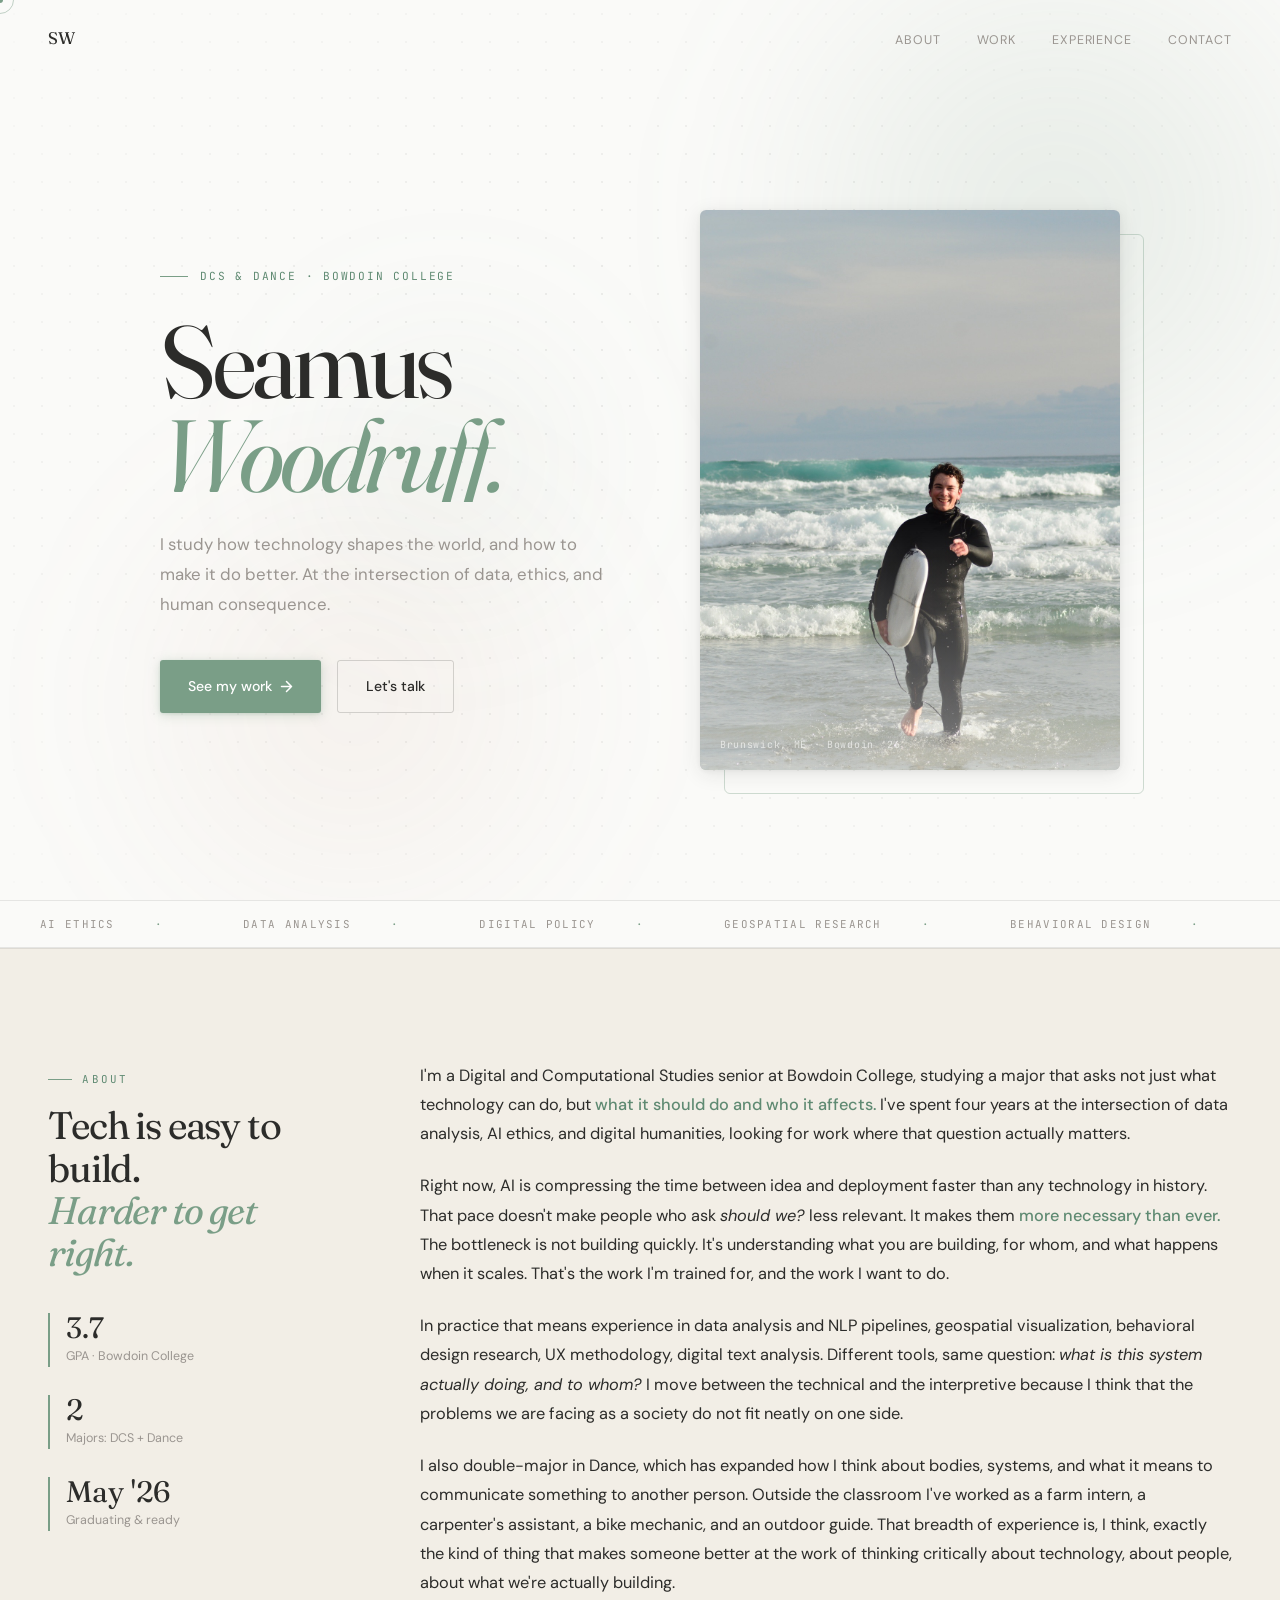
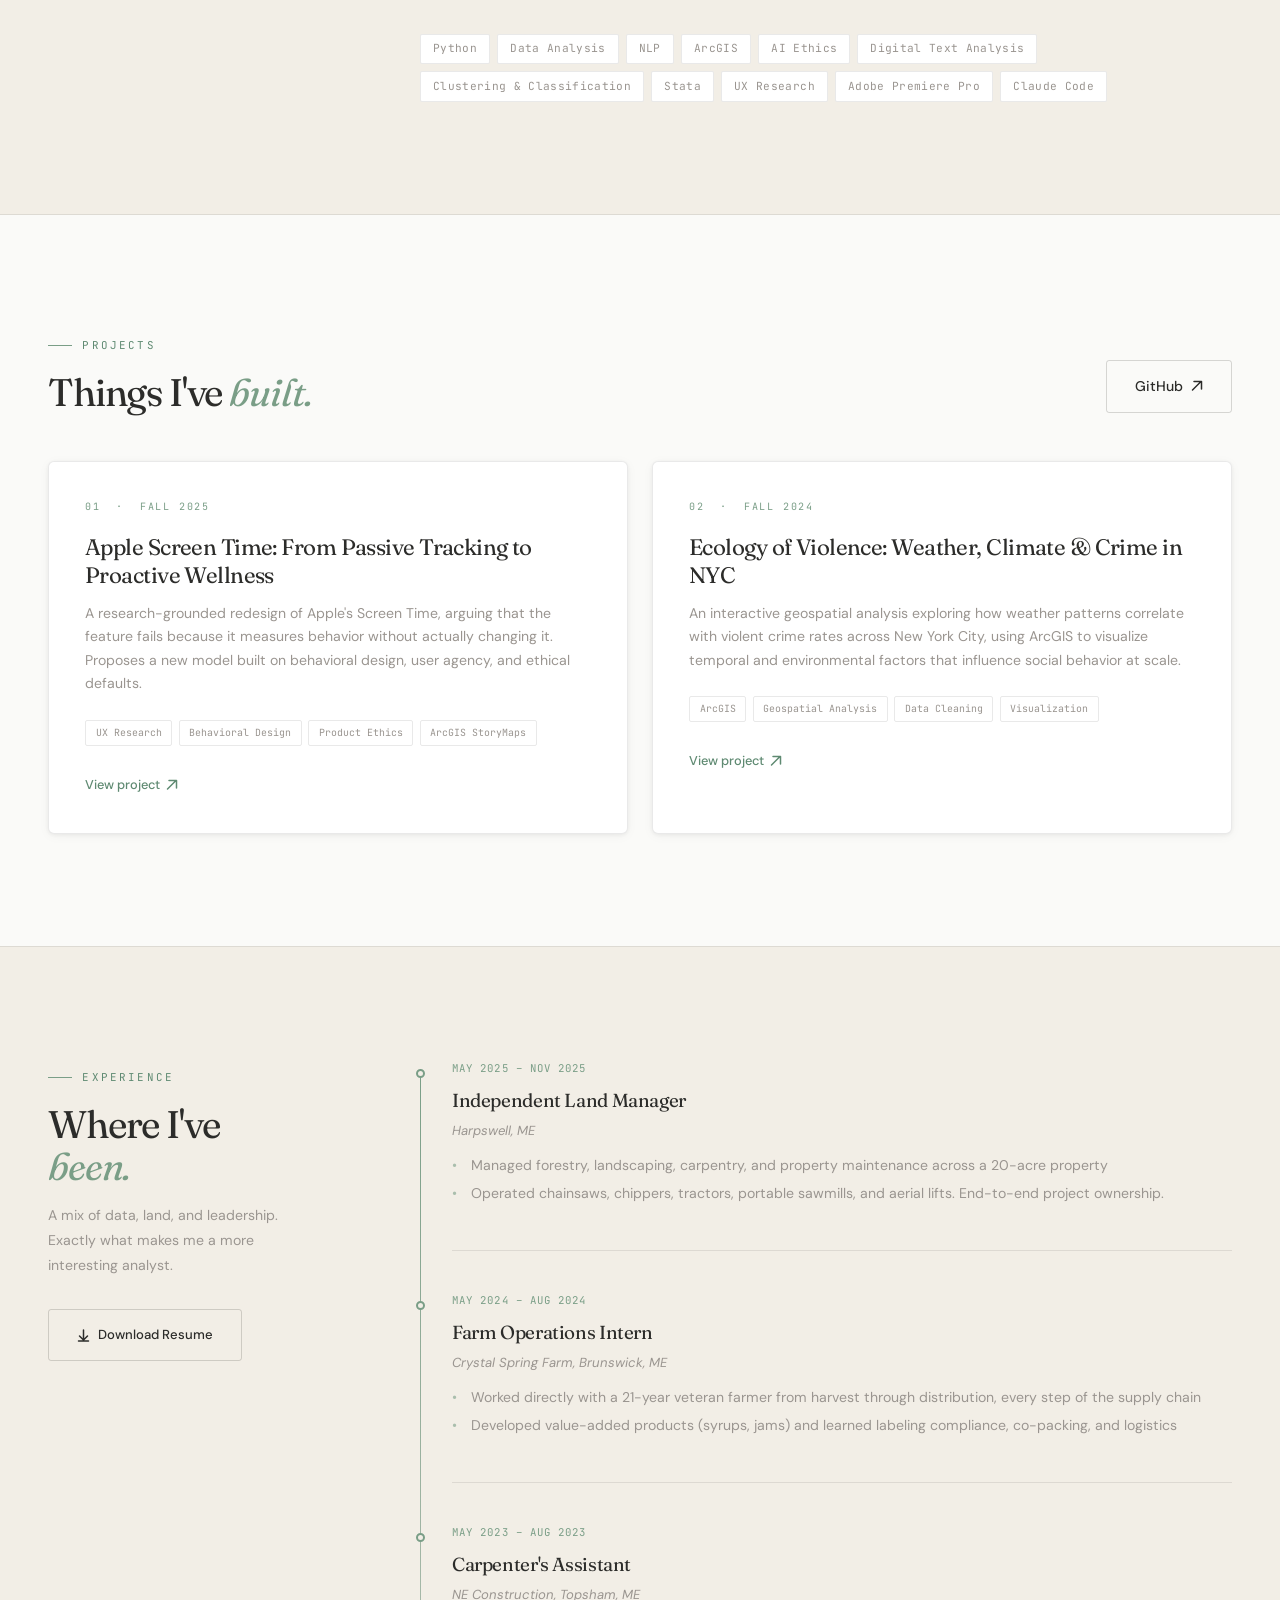
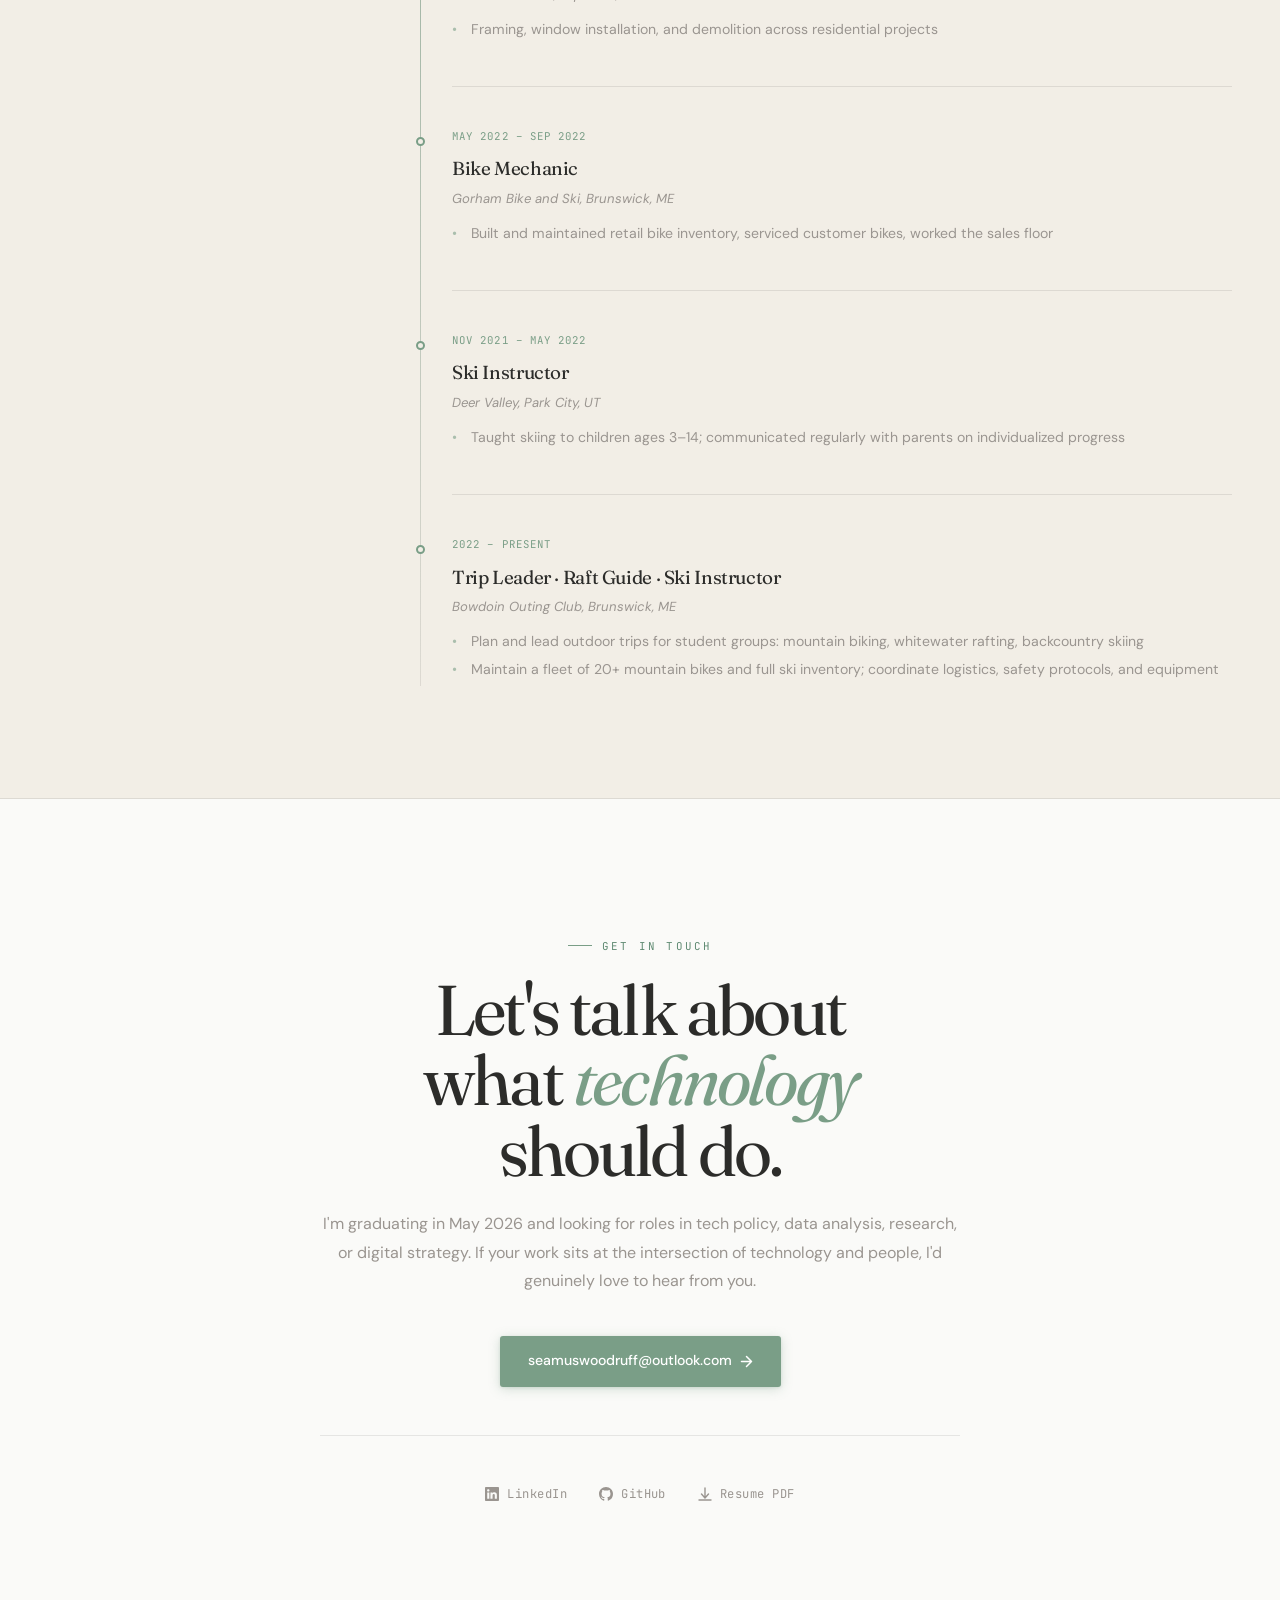
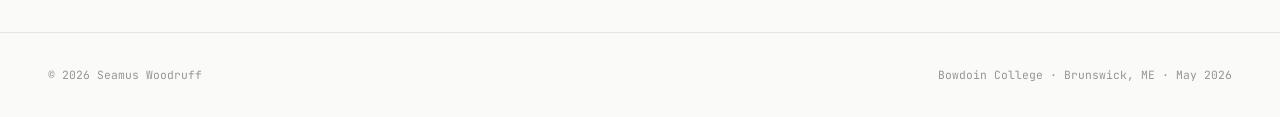
==== index.html @ 3ea72021 "Add files via upload" ====
<!DOCTYPE html>
<html lang="en">
<head>
  <meta charset="UTF-8">
  <meta name="viewport" content="width=device-width, initial-scale=1.0">
  <title>Seamus Woodruff</title>
  <meta name="description" content="Seamus Woodruff, Digital and Computational Studies senior at Bowdoin College. Tech is easy to build. Harder to get right.">
  <meta property="og:title" content="Seamus Woodruff">
  <meta property="og:description" content="Tech is easy to build. Harder to get right.">
  <meta property="og:type" content="website">

  <link rel="preconnect" href="https://fonts.googleapis.com">
  <link rel="preconnect" href="https://fonts.gstatic.com" crossorigin>
  <link href="https://fonts.googleapis.com/css2?family=Fraunces:ital,opsz,wght@0,9..144,300;0,9..144,400;0,9..144,500;1,9..144,300;1,9..144,400;1,9..144,500&family=DM+Sans:ital,opsz,wght@0,9..40,300;0,9..40,400;0,9..40,500;1,9..40,300;1,9..40,400&family=JetBrains+Mono:wght@400;500&display=swap" rel="stylesheet">

  <style>
    /* ─── Design tokens ─── */
    :root {
      --bg:          #FAFAF8;
      --bg-elevated: #F2EEE6;
      --bg-card:     #FFFFFF;
      --text:        #2C2C2A;
      --text-muted:  #9A9590;
      --accent:      #7A9E87;
      --accent-dark: #5F8A72;
      --accent-faint: rgba(122, 158, 135, 0.12);
      --clay:        #C4886A;
      --border:      rgba(44, 44, 42, 0.1);
      --border-mid:  rgba(44, 44, 42, 0.18);
      --shadow-sm:   0 1px 4px rgba(44,44,42,0.07), 0 2px 12px rgba(44,44,42,0.04);
      --shadow-md:   0 4px 20px rgba(44,44,42,0.1), 0 1px 6px rgba(44,44,42,0.06);
      --shadow-lg:   0 16px 48px rgba(44,44,42,0.12), 0 4px 16px rgba(44,44,42,0.06);
    }

    *, *::before, *::after { box-sizing: border-box; margin: 0; padding: 0; }
    html { scroll-behavior: smooth; }

    body {
      background: var(--bg);
      color: var(--text);
      font-family: 'DM Sans', sans-serif;
      font-size: 16px;
      line-height: 1.7;
      -webkit-font-smoothing: antialiased;
      overflow-x: hidden;
      cursor: none;
    }

    /* ─── Custom cursor ─── */
    #cursor-dot {
      position: fixed;
      width: 6px; height: 6px;
      background: var(--accent);
      border-radius: 50%;
      pointer-events: none;
      z-index: 9999;
      transform: translate(-50%, -50%);
      transition: transform 0.08s ease, width 0.25s ease, height 0.25s ease, background 0.25s ease;
      will-change: left, top;
    }
    #cursor-ring {
      position: fixed;
      width: 28px; height: 28px;
      border: 1.5px solid rgba(122, 158, 135, 0.45);
      border-radius: 50%;
      pointer-events: none;
      z-index: 9998;
      transform: translate(-50%, -50%);
      transition: width 0.3s ease, height 0.3s ease, border-color 0.3s ease;
      will-change: left, top;
    }
    body:has(a:hover) #cursor-ring,
    body:has(button:hover) #cursor-ring { width: 44px; height: 44px; border-color: rgba(122,158,135,0.7); }
    body:has(a:hover) #cursor-dot,
    body:has(button:hover) #cursor-dot { width: 8px; height: 8px; }

    /* ─── Nav ─── */
    nav {
      position: fixed; top: 0; left: 0; right: 0;
      z-index: 500;
      padding: 1.5rem 3rem;
      display: flex;
      justify-content: space-between;
      align-items: center;
      transition: padding 0.3s ease, background 0.3s ease, box-shadow 0.3s ease;
    }
    nav.scrolled {
      padding: 1rem 3rem;
      background: rgba(250, 250, 248, 0.92);
      backdrop-filter: blur(12px);
      -webkit-backdrop-filter: blur(12px);
      box-shadow: 0 1px 0 var(--border);
    }
    .nav-logo {
      font-family: 'Fraunces', serif;
      font-size: 1.05rem;
      font-weight: 400;
      letter-spacing: -0.02em;
      color: var(--text);
      text-decoration: none;
    }
    nav ul { list-style: none; display: flex; gap: 2.25rem; }
    nav a:not(.nav-logo) {
      font-size: 0.78rem;
      font-weight: 400;
      color: var(--text-muted);
      text-decoration: none;
      letter-spacing: 0.07em;
      text-transform: uppercase;
      position: relative;
      transition: color 0.2s;
    }
    nav a:not(.nav-logo)::after {
      content: '';
      position: absolute;
      bottom: -2px; left: 0;
      width: 0; height: 1px;
      background: var(--accent);
      transition: width 0.25s ease;
    }
    nav a:not(.nav-logo):hover { color: var(--text); }
    nav a:not(.nav-logo):hover::after { width: 100%; }

    .nav-availability {
      display: flex;
      align-items: center;
      gap: 0.5rem;
      font-family: 'JetBrains Mono', monospace;
      font-size: 0.68rem;
      color: var(--accent-dark);
      letter-spacing: 0.06em;
    }
    .nav-availability::before {
      content: '';
      width: 6px; height: 6px;
      border-radius: 50%;
      background: var(--accent);
      animation: pulse 2.5s ease-in-out infinite;
    }
    @keyframes pulse {
      0%, 100% { opacity: 1; transform: scale(1); }
      50% { opacity: 0.5; transform: scale(0.8); }
    }

    /* ─── Buttons ─── */
    .btn {
      display: inline-flex;
      align-items: center;
      gap: 0.5rem;
      padding: 0.85rem 1.75rem;
      border-radius: 3px;
      font-family: 'DM Sans', sans-serif;
      font-size: 0.88rem;
      font-weight: 500;
      text-decoration: none;
      cursor: none;
      border: none;
      transition: transform 0.25s cubic-bezier(0.34, 1.56, 0.64, 1),
                  box-shadow 0.25s ease,
                  background 0.2s ease,
                  color 0.2s ease;
      position: relative;
      overflow: hidden;
    }
    .btn:active { transform: scale(0.97) !important; }

    .btn-primary {
      background: var(--accent);
      color: #fff;
      box-shadow: 0 2px 12px rgba(122,158,135,0.3), 0 1px 3px rgba(122,158,135,0.2);
    }
    .btn-primary:hover {
      background: var(--accent-dark);
      transform: translateY(-2px);
      box-shadow: 0 6px 24px rgba(122,158,135,0.35), 0 2px 8px rgba(122,158,135,0.2);
    }
    .btn-ghost {
      background: transparent;
      color: var(--text);
      border: 1px solid var(--border-mid);
    }
    .btn-ghost:hover {
      border-color: var(--accent);
      color: var(--accent-dark);
      transform: translateY(-2px);
    }

    /* ─── Section label ─── */
    .label {
      font-family: 'JetBrains Mono', monospace;
      font-size: 0.68rem;
      color: var(--accent-dark);
      letter-spacing: 0.2em;
      text-transform: uppercase;
      display: inline-flex;
      align-items: center;
      gap: 0.65rem;
      margin-bottom: 1rem;
    }
    .label::before {
      content: '';
      width: 1.5rem; height: 1px;
      background: var(--accent);
      flex-shrink: 0;
    }

    /* ─── Scroll reveal ─── */
    .reveal {
      opacity: 0;
      transform: translateY(22px);
      transition: opacity 0.7s cubic-bezier(0.16, 1, 0.3, 1),
                  transform 0.7s cubic-bezier(0.16, 1, 0.3, 1);
    }
    .reveal.visible { opacity: 1; transform: none; }
    .d1 { transition-delay: 0.08s; }
    .d2 { transition-delay: 0.18s; }
    .d3 { transition-delay: 0.28s; }
    .d4 { transition-delay: 0.4s; }

    /* ─────────────────────────────────────────
       HERO
    ───────────────────────────────────────── */
    .hero-wrap {
      position: relative;
      min-height: 100vh;
      display: flex;
      flex-direction: column;
      justify-content: center;
      overflow: hidden;
    }

    /* Organic animated background blobs */
    .hero-bg {
      position: absolute;
      inset: 0;
      pointer-events: none;
      z-index: 0;
    }
    .blob {
      position: absolute;
      border-radius: 50%;
      filter: blur(70px);
    }
    .blob-1 {
      width: 55vw; height: 55vw;
      background: radial-gradient(circle, rgba(122, 158, 135, 0.16) 0%, transparent 70%);
      top: -15%; right: -10%;
      animation: driftA 18s ease-in-out infinite;
    }
    .blob-2 {
      width: 45vw; height: 45vw;
      background: radial-gradient(circle, rgba(196, 136, 106, 0.09) 0%, transparent 70%);
      bottom: -10%; left: 5%;
      animation: driftB 22s ease-in-out infinite;
    }
    .blob-3 {
      width: 30vw; height: 30vw;
      background: radial-gradient(circle, rgba(122, 158, 135, 0.08) 0%, transparent 70%);
      top: 30%; left: 20%;
      animation: driftC 16s ease-in-out infinite;
    }
    @keyframes driftA {
      0%, 100% { transform: translate(0,0) scale(1); }
      35% { transform: translate(-50px, 40px) scale(1.08); }
      70% { transform: translate(30px, -30px) scale(0.94); }
    }
    @keyframes driftB {
      0%, 100% { transform: translate(0,0) scale(1); }
      40% { transform: translate(45px, -35px) scale(1.1); }
      75% { transform: translate(-25px, 20px) scale(0.92); }
    }
    @keyframes driftC {
      0%, 100% { transform: translate(0,0) scale(1); }
      50% { transform: translate(-30px, 20px) scale(1.05); }
    }

    /* Subtle dot-grid texture */
    .hero-bg::after {
      content: '';
      position: absolute;
      inset: 0;
      background-image: radial-gradient(circle, rgba(44,44,42,0.07) 1px, transparent 1px);
      background-size: 28px 28px;
      mask-image: radial-gradient(ellipse 80% 80% at 50% 50%, black 30%, transparent 100%);
      -webkit-mask-image: radial-gradient(ellipse 80% 80% at 50% 50%, black 30%, transparent 100%);
    }

    .hero-inner {
      position: relative;
      z-index: 1;
      max-width: 1200px;
      margin: 0 auto;
      padding: 9rem 3rem 4rem;
      display: grid;
      grid-template-columns: 1fr 420px;
      gap: 5rem;
      align-items: center;
    }

    .hero-eyebrow {
      font-family: 'JetBrains Mono', monospace;
      font-size: 0.7rem;
      color: var(--accent-dark);
      letter-spacing: 0.16em;
      text-transform: uppercase;
      margin-bottom: 1.75rem;
      display: flex;
      align-items: center;
      gap: 0.75rem;
      opacity: 0;
      animation: fadeUp 0.6s cubic-bezier(0.16, 1, 0.3, 1) 0.2s forwards;
    }
    .hero-eyebrow::before {
      content: '';
      width: 1.75rem; height: 1px;
      background: var(--accent);
    }

    .hero-name {
      font-family: 'Fraunces', serif;
      font-size: clamp(4rem, 8vw, 7rem);
      font-weight: 400;
      line-height: 0.92;
      letter-spacing: -0.04em;
      color: var(--text);
      margin-bottom: 1.75rem;
      overflow: hidden;
    }

    .hero-name .line {
      display: block;
      overflow: hidden;
    }

    .hero-name .line-inner {
      display: block;
      transform: translateY(100%);
      opacity: 0;
      animation: slideUp 0.75s cubic-bezier(0.16, 1, 0.3, 1) forwards;
    }
    .hero-name .line:nth-child(1) .line-inner { animation-delay: 0.35s; }
    .hero-name .line:nth-child(2) .line-inner { animation-delay: 0.48s; }

    .hero-name .italic { font-style: italic; color: var(--accent); }

    @keyframes slideUp {
      to { transform: translateY(0); opacity: 1; }
    }
    @keyframes fadeUp {
      to { opacity: 1; transform: translateY(0); }
    }

    .hero-sub {
      font-size: 1.05rem;
      color: var(--text-muted);
      line-height: 1.78;
      max-width: 460px;
      margin-bottom: 2.5rem;
      opacity: 0;
      animation: fadeUp 0.7s cubic-bezier(0.16, 1, 0.3, 1) 0.65s forwards;
    }

    .hero-ctas {
      display: flex;
      gap: 1rem;
      flex-wrap: wrap;
      opacity: 0;
      animation: fadeUp 0.7s cubic-bezier(0.16, 1, 0.3, 1) 0.8s forwards;
    }

    /* Hero image */
    .hero-image-wrap {
      position: relative;
      opacity: 0;
      animation: fadeUp 0.9s cubic-bezier(0.16, 1, 0.3, 1) 0.5s forwards;
    }

    .hero-img-accent {
      position: absolute;
      top: 1.5rem; right: -1.5rem;
      bottom: -1.5rem; left: 1.5rem;
      border: 1px solid rgba(122, 158, 135, 0.35);
      border-radius: 6px;
      z-index: 0;
    }

    .hero-img-frame {
      position: relative;
      border-radius: 6px;
      overflow: hidden;
      aspect-ratio: 3 / 4;
      z-index: 1;
      box-shadow: var(--shadow-md);
    }

    .hero-img-frame img {
      width: 100%;
      height: 100%;
      object-fit: cover;
      object-position: center 15%;
      display: block;
      will-change: transform;
    }

    /* Light warm overlay */
    .hero-img-frame::before {
      content: '';
      position: absolute;
      inset: 0;
      background: linear-gradient(to bottom, transparent 55%, rgba(250,250,248,0.5) 100%);
      z-index: 2;
      pointer-events: none;
    }

    .hero-img-caption {
      position: absolute;
      bottom: 1rem; left: 1.25rem;
      z-index: 3;
      font-family: 'JetBrains Mono', monospace;
      font-size: 0.62rem;
      color: rgba(250,250,248,0.7);
      letter-spacing: 0.07em;
    }

    /* ─── Marquee ticker ─── */
    .marquee-wrap {
      position: relative;
      z-index: 1;
      border-top: 1px solid var(--border);
      border-bottom: 1px solid var(--border);
      background: var(--bg);
      padding: 0.85rem 0;
      overflow: hidden;
    }
    .marquee-track {
      display: flex;
      gap: 0;
      animation: marqueeScroll 30s linear infinite;
      white-space: nowrap;
    }
    .marquee-track:hover { animation-play-state: paused; }
    .marquee-item {
      font-family: 'JetBrains Mono', monospace;
      font-size: 0.68rem;
      color: var(--text-muted);
      letter-spacing: 0.12em;
      text-transform: uppercase;
      padding: 0 2.5rem;
      flex-shrink: 0;
      display: flex;
      align-items: center;
      gap: 2.5rem;
    }
    .marquee-item::after {
      content: '·';
      color: var(--accent);
    }
    @keyframes marqueeScroll {
      0% { transform: translateX(0); }
      100% { transform: translateX(-50%); }
    }

    /* ─────────────────────────────────────────
       ABOUT
    ───────────────────────────────────────── */
    #about {
      padding: 7rem 3rem;
      background: var(--bg-elevated);
      border-top: 1px solid var(--border);
      border-bottom: 1px solid var(--border);
    }
    .about-inner {
      max-width: 1200px;
      margin: 0 auto;
      display: grid;
      grid-template-columns: 260px 1fr;
      gap: 7rem;
      align-items: start;
    }
    .about-aside-title {
      font-family: 'Fraunces', serif;
      font-size: clamp(1.9rem, 3vw, 2.6rem);
      font-weight: 400;
      letter-spacing: -0.03em;
      line-height: 1.1;
      color: var(--text);
      margin-bottom: 2.5rem;
    }
    .about-aside-title em { font-style: italic; color: var(--accent); }

    .stats { display: flex; flex-direction: column; gap: 1.75rem; }
    .stat {
      border-left: 2px solid var(--accent);
      padding-left: 1rem;
      transition: border-color 0.2s;
    }
    .stat:hover { border-color: var(--clay); }
    .stat-val {
      font-family: 'Fraunces', serif;
      font-size: 1.85rem;
      font-weight: 400;
      color: var(--text);
      line-height: 1;
    }
    .stat-lbl { font-size: 0.78rem; color: var(--text-muted); margin-top: 0.2rem; }

    .about-body p {
      font-size: 1.02rem;
      color: var(--text);
      line-height: 1.8;
      margin-bottom: 1.4rem;
    }
    .about-body p:last-of-type { margin-bottom: 0; }
    .about-body strong { color: var(--accent-dark); font-weight: 500; }

    .skills {
      display: flex;
      flex-wrap: wrap;
      gap: 0.45rem;
      margin-top: 2.25rem;
    }
    .skill {
      font-family: 'JetBrains Mono', monospace;
      font-size: 0.7rem;
      color: var(--text-muted);
      border: 1px solid var(--border);
      background: var(--bg-card);
      padding: 0.3rem 0.75rem;
      border-radius: 2px;
      letter-spacing: 0.03em;
      transition: color 0.2s, border-color 0.2s, background 0.2s;
    }
    .skill:hover {
      color: var(--accent-dark);
      border-color: rgba(122,158,135,0.4);
      background: var(--accent-faint);
    }

    /* ─────────────────────────────────────────
       PROJECTS
    ───────────────────────────────────────── */
    #projects { padding: 7rem 3rem; }
    .projects-inner { max-width: 1200px; margin: 0 auto; }
    .projects-header {
      display: flex;
      justify-content: space-between;
      align-items: flex-end;
      margin-bottom: 3rem;
      flex-wrap: wrap;
      gap: 1.5rem;
    }
    .section-title {
      font-family: 'Fraunces', serif;
      font-size: clamp(1.9rem, 3vw, 2.6rem);
      font-weight: 400;
      letter-spacing: -0.03em;
      line-height: 1.1;
      color: var(--text);
    }
    .section-title em { font-style: italic; color: var(--accent); }

    .projects-grid {
      display: grid;
      grid-template-columns: 1fr 1fr;
      gap: 1.5rem;
    }

    /* 3D tilt card */
    .card {
      display: block;
      background: var(--bg-card);
      border: 1px solid var(--border);
      border-radius: 6px;
      padding: 2.25rem;
      text-decoration: none;
      position: relative;
      overflow: hidden;
      box-shadow: var(--shadow-sm);
      transition: border-color 0.25s, box-shadow 0.3s;
      transform-style: preserve-3d;
      transform: perspective(1200px);
      will-change: transform;
    }
    .card:focus-visible { outline: 2px solid var(--accent); outline-offset: 3px; }

    .card-accent-line {
      position: absolute;
      top: 0; left: 0; right: 0;
      height: 3px;
      background: linear-gradient(90deg, var(--accent), var(--clay));
      transform: scaleX(0);
      transform-origin: left;
      transition: transform 0.35s cubic-bezier(0.34, 1.56, 0.64, 1);
    }
    .card:hover .card-accent-line { transform: scaleX(1); }
    .card:hover { border-color: rgba(122,158,135,0.25); box-shadow: var(--shadow-lg); }

    .card-num {
      font-family: 'JetBrains Mono', monospace;
      font-size: 0.63rem;
      color: var(--accent);
      letter-spacing: 0.18em;
      margin-bottom: 1.1rem;
    }
    .card-title {
      font-family: 'Fraunces', serif;
      font-size: 1.4rem;
      font-weight: 400;
      letter-spacing: -0.025em;
      line-height: 1.25;
      color: var(--text);
      margin-bottom: 0.8rem;
    }
    .card-desc {
      font-size: 0.88rem;
      color: var(--text-muted);
      line-height: 1.68;
      margin-bottom: 1.5rem;
    }
    .card-tags {
      display: flex;
      flex-wrap: wrap;
      gap: 0.4rem;
      margin-bottom: 1.5rem;
    }
    .tag {
      font-family: 'JetBrains Mono', monospace;
      font-size: 0.62rem;
      color: var(--text-muted);
      border: 1px solid var(--border);
      padding: 0.22rem 0.6rem;
      border-radius: 2px;
    }
    .card-cta {
      font-size: 0.8rem;
      color: var(--accent-dark);
      display: inline-flex;
      align-items: center;
      gap: 0.4rem;
      font-weight: 500;
      position: relative;
    }
    .card-cta::after {
      content: '';
      position: absolute;
      bottom: -1px; left: 0;
      width: 0; height: 1px;
      background: var(--accent);
      transition: width 0.25s ease;
    }
    .card:hover .card-cta::after { width: 100%; }
    .card-cta svg { transition: transform 0.2s ease; }
    .card:hover .card-cta svg { transform: translate(2px, -2px); }

    /* ─────────────────────────────────────────
       EXPERIENCE
    ───────────────────────────────────────── */
    #experience {
      padding: 7rem 3rem;
      background: var(--bg-elevated);
      border-top: 1px solid var(--border);
      border-bottom: 1px solid var(--border);
    }
    .experience-inner {
      max-width: 1200px;
      margin: 0 auto;
      display: grid;
      grid-template-columns: 260px 1fr;
      gap: 7rem;
      align-items: start;
    }
    .experience-aside {
      position: sticky;
      top: 7rem;
    }
    .timeline {
      position: relative;
      padding-left: 2rem;
    }
    .timeline::before {
      content: '';
      position: absolute;
      left: 0; top: 0.6rem; bottom: 0;
      width: 1px;
      background: linear-gradient(to bottom, var(--accent) 0%, var(--border) 100%);
    }
    .tl-item {
      position: relative;
      padding-bottom: 2.5rem;
      margin-bottom: 2.5rem;
      border-bottom: 1px solid var(--border);
    }
    .tl-item:last-child { padding-bottom: 0; margin-bottom: 0; border-bottom: none; }

    .tl-dot {
      position: absolute;
      left: -2rem;
      top: 0.6rem;
      width: 9px; height: 9px;
      border-radius: 50%;
      background: var(--bg-elevated);
      border: 2px solid var(--accent);
      transform: translateX(-4px);
      transition: background 0.2s, transform 0.2s;
    }
    .tl-item:hover .tl-dot { background: var(--accent); transform: translateX(-4px) scale(1.2); }

    .tl-date {
      font-family: 'JetBrains Mono', monospace;
      font-size: 0.67rem;
      color: var(--accent);
      letter-spacing: 0.1em;
      margin-bottom: 0.5rem;
    }
    .tl-title {
      font-family: 'Fraunces', serif;
      font-size: 1.18rem;
      font-weight: 400;
      letter-spacing: -0.02em;
      color: var(--text);
      margin-bottom: 0.15rem;
    }
    .tl-org {
      font-size: 0.82rem;
      color: var(--text-muted);
      font-style: italic;
      margin-bottom: 0.75rem;
    }
    .tl-bullets { list-style: none; }
    .tl-bullets li {
      font-size: 0.88rem;
      color: var(--text-muted);
      line-height: 1.65;
      padding-left: 1.2rem;
      position: relative;
      margin-bottom: 0.3rem;
    }
    .tl-bullets li::before {
      content: '•';
      position: absolute;
      left: 0;
      color: var(--accent);
      opacity: 0.6;
    }

    /* ─────────────────────────────────────────
       CONTACT
    ───────────────────────────────────────── */
    #contact { padding: 8rem 3rem; text-align: center; }
    .contact-inner { max-width: 640px; margin: 0 auto; }

    .contact-title {
      font-family: 'Fraunces', serif;
      font-size: clamp(2.8rem, 5.5vw, 4.5rem);
      font-weight: 400;
      letter-spacing: -0.04em;
      line-height: 1.0;
      color: var(--text);
      margin-bottom: 1.5rem;
    }
    .contact-title em { font-style: italic; color: var(--accent); }

    .contact-body {
      font-size: 1rem;
      color: var(--text-muted);
      line-height: 1.78;
      margin-bottom: 2.5rem;
    }
    .contact-links {
      display: flex;
      justify-content: center;
      align-items: center;
      gap: 2rem;
      flex-wrap: wrap;
      margin-top: 3rem;
      padding-top: 3rem;
      border-top: 1px solid var(--border);
    }
    .contact-link {
      display: inline-flex;
      align-items: center;
      gap: 0.5rem;
      font-family: 'JetBrains Mono', monospace;
      font-size: 0.76rem;
      color: var(--text-muted);
      text-decoration: none;
      letter-spacing: 0.04em;
      transition: color 0.2s;
      position: relative;
    }
    .contact-link::after {
      content: '';
      position: absolute;
      bottom: -2px; left: 0;
      width: 0; height: 1px;
      background: var(--accent);
      transition: width 0.25s ease;
    }
    .contact-link:hover { color: var(--accent-dark); }
    .contact-link:hover::after { width: 100%; }

    /* ─── Footer ─── */
    footer {
      padding: 2rem 3rem;
      border-top: 1px solid var(--border);
      display: flex;
      justify-content: space-between;
      align-items: center;
      flex-wrap: wrap;
      gap: 1rem;
    }
    footer span {
      font-family: 'JetBrains Mono', monospace;
      font-size: 0.71rem;
      color: var(--text-muted);
    }

    /* ─── Responsive ─── */
    @media (max-width: 900px) {
      nav { padding: 1.25rem 1.5rem; }
      nav.scrolled { padding: 1rem 1.5rem; }
      nav ul { display: none; }
      .hero-inner { grid-template-columns: 1fr; padding: 9rem 1.5rem 4rem; gap: 3rem; }
      .hero-image-wrap { order: -1; max-width: 380px; }
      .about-inner { grid-template-columns: 1fr; gap: 3rem; }
      .projects-grid { grid-template-columns: 1fr; }
      .experience-inner { grid-template-columns: 1fr; gap: 3rem; }
      .experience-aside { position: static; }
      #about, #projects, #experience, #contact { padding: 5rem 1.5rem; }
      footer { padding: 1.75rem 1.5rem; }
      body { cursor: auto; }
      #cursor-dot, #cursor-ring { display: none; }
    }
  </style>
</head>
<body>

  <!-- ░░ CURSOR ░░ -->
  <div id="cursor-dot"></div>
  <div id="cursor-ring"></div>

  <!-- ░░ NAV ░░ -->
  <nav id="nav">
    <a class="nav-logo" href="#">SW</a>
    <ul>
      <li><a href="#about">About</a></li>
      <li><a href="#projects">Work</a></li>
      <li><a href="#experience">Experience</a></li>
      <li><a href="#contact">Contact</a></li>
    </ul>
  </nav>

  <!-- ░░ HERO ░░ -->
  <div class="hero-wrap">
    <div class="hero-bg">
      <div class="blob blob-1"></div>
      <div class="blob blob-2"></div>
      <div class="blob blob-3"></div>
    </div>

    <div class="hero-inner">
      <div class="hero-text">
        <p class="hero-eyebrow">DCS &amp; Dance · Bowdoin College</p>

        <h1 class="hero-name">
          <span class="line"><span class="line-inner">Seamus</span></span>
          <span class="line"><span class="line-inner italic">Woodruff.</span></span>
        </h1>

        <p class="hero-sub">
          I study how technology shapes the world, and how to make it do better. At the intersection of data, ethics, and human consequence.
        </p>

        <div class="hero-ctas">
          <a href="#projects" class="btn btn-primary">
            See my work
            <svg width="13" height="13" viewBox="0 0 13 13" fill="none"><path d="M1.5 6.5h10M6.5 1.5l5 5-5 5" stroke="currentColor" stroke-width="1.5" stroke-linecap="round" stroke-linejoin="round"/></svg>
          </a>
          <a href="mailto:seamuswoodruff@outlook.com" class="btn btn-ghost">Let's talk</a>
        </div>
      </div>

      <div class="hero-image-wrap">
        <div class="hero-img-accent"></div>
        <div class="hero-img-frame" id="heroFrame">
          <img src="Photos/profile.jpeg" alt="Seamus Woodruff" id="heroImg">
          <span class="hero-img-caption">Brunswick, ME · Bowdoin '26</span>
        </div>
      </div>
    </div>
  </div>

  <!-- ░░ MARQUEE ░░ -->
  <div class="marquee-wrap">
    <div class="marquee-track" id="marqueeTrack">
      <!-- items duplicated in JS for seamless loop -->
    </div>
  </div>

  <!-- ░░ ABOUT ░░ -->
  <section id="about">
    <div class="about-inner">

      <div class="reveal">
        <div class="label">About</div>
        <h2 class="about-aside-title">Tech is easy to build.<br><em>Harder to get right.</em></h2>
        <div class="stats">
          <div class="stat">
            <div class="stat-val">3.7</div>
            <div class="stat-lbl">GPA · Bowdoin College</div>
          </div>
          <div class="stat">
            <div class="stat-val">2</div>
            <div class="stat-lbl">Majors: DCS + Dance</div>
          </div>
          <div class="stat">
            <div class="stat-val">May '26</div>
            <div class="stat-lbl">Graduating &amp; ready</div>
          </div>
        </div>
      </div>

      <div class="about-body reveal d1">
        <p>
          I'm a Digital and Computational Studies senior at Bowdoin College, studying a major that asks not just what technology can do, but <strong>what it should do and who it affects.</strong> I've spent four years at the intersection of data analysis, AI ethics, and digital humanities, looking for work where that question actually matters.
        </p>
        <p>
          Right now, AI is compressing the time between idea and deployment faster than any technology in history. That pace doesn't make people who ask <em>should we?</em> less relevant. It makes them <strong>more necessary than ever.</strong> The bottleneck is not building quickly. It's understanding what you are building, for whom, and what happens when it scales. That's the work I'm trained for, and the work I want to do.
        </p>
        <p>
          In practice that means experience in data analysis and NLP pipelines, geospatial visualization, behavioral design research, UX methodology, digital text analysis. Different tools, same question: <em>what is this system actually doing, and to whom?</em> I move between the technical and the interpretive because I think that the problems we are facing as a society do not fit neatly on one side.
        </p>
        <p>
          I also double-major in Dance, which has expanded how I think about bodies, systems, and what it means to communicate something to another person. Outside the classroom I've worked as a farm intern, a carpenter's assistant, a bike mechanic, and an outdoor guide. That breadth of experience is, I think, exactly the kind of thing that makes someone better at the work of thinking critically about technology, about people, about what we're actually building.
        </p>

        <div class="skills">
          <span class="skill">Python</span>
          <span class="skill">Data Analysis</span>
          <span class="skill">NLP</span>
          <span class="skill">ArcGIS</span>
          <span class="skill">AI Ethics</span>
          <span class="skill">Digital Text Analysis</span>
          <span class="skill">Clustering & Classification</span>
          <span class="skill">Stata</span>
          <span class="skill">UX Research</span>
          <span class="skill">Adobe Premiere Pro</span>
          <span class="skill">Claude Code</span>
        </div>
      </div>
    </div>
  </section>

  <!-- ░░ PROJECTS ░░ -->
  <section id="projects">
    <div class="projects-inner">
      <div class="projects-header">
        <div>
          <div class="label reveal">Projects</div>
          <h2 class="section-title reveal d1">Things I've <em>built.</em></h2>
        </div>
        <a href="https://github.com/seamuswoodruff" class="btn btn-ghost reveal d1" target="_blank" rel="noopener" style="cursor:none;">
          GitHub
          <svg width="12" height="12" viewBox="0 0 12 12" fill="none"><path d="M1.5 10L10 1.5M3 1.5h7.5V9" stroke="currentColor" stroke-width="1.5" stroke-linecap="round" stroke-linejoin="round"/></svg>
        </a>
      </div>

      <div class="projects-grid">

        <a href="https://arcg.is/1KrfrL3" target="_blank" rel="noopener" class="card reveal d1" style="cursor:none;">
          <div class="card-accent-line"></div>
          <div class="card-num">01 &nbsp;·&nbsp; FALL 2025</div>
          <h3 class="card-title">Apple Screen Time: From Passive Tracking to Proactive Wellness</h3>
          <p class="card-desc">
            A research-grounded redesign of Apple's Screen Time, arguing that the feature fails because it measures behavior without actually changing it. Proposes a new model built on behavioral design, user agency, and ethical defaults.
          </p>
          <div class="card-tags">
            <span class="tag">UX Research</span>
            <span class="tag">Behavioral Design</span>
            <span class="tag">Product Ethics</span>
            <span class="tag">ArcGIS StoryMaps</span>
          </div>
          <span class="card-cta">
            View project
            <svg width="12" height="12" viewBox="0 0 12 12" fill="none"><path d="M1.5 10L10 1.5M3 1.5h7.5V9" stroke="currentColor" stroke-width="1.5" stroke-linecap="round" stroke-linejoin="round"/></svg>
          </span>
        </a>

        <a href="https://arcg.is/0TfeWO0" target="_blank" rel="noopener" class="card reveal d2" style="cursor:none;">
          <div class="card-accent-line"></div>
          <div class="card-num">02 &nbsp;·&nbsp; FALL 2024</div>
          <h3 class="card-title">Ecology of Violence: Weather, Climate &amp; Crime in NYC</h3>
          <p class="card-desc">
            An interactive geospatial analysis exploring how weather patterns correlate with violent crime rates across New York City, using ArcGIS to visualize temporal and environmental factors that influence social behavior at scale.
          </p>
          <div class="card-tags">
            <span class="tag">ArcGIS</span>
            <span class="tag">Geospatial Analysis</span>
            <span class="tag">Data Cleaning</span>
            <span class="tag">Visualization</span>
          </div>
          <span class="card-cta">
            View project
            <svg width="12" height="12" viewBox="0 0 12 12" fill="none"><path d="M1.5 10L10 1.5M3 1.5h7.5V9" stroke="currentColor" stroke-width="1.5" stroke-linecap="round" stroke-linejoin="round"/></svg>
          </span>
        </a>

      </div>
    </div>
  </section>

  <!-- ░░ EXPERIENCE ░░ -->
  <section id="experience">
    <div class="experience-inner">

      <div class="experience-aside reveal">
        <div class="label">Experience</div>
        <h2 class="section-title" style="margin-bottom: 1rem;">Where I've<br><em>been.</em></h2>
        <p style="font-size: 0.88rem; color: var(--text-muted); line-height: 1.75; margin-bottom: 2rem;">
          A mix of data, land, and leadership. Exactly what makes me a more interesting analyst.
        </p>
        <a href="Resume_Woodruff_current.pdf" download class="btn btn-ghost" style="font-size: 0.82rem; cursor: none;">
          <svg width="13" height="13" viewBox="0 0 13 13" fill="none" stroke="currentColor" stroke-width="1.5"><path d="M6.5 1v8M2.5 7l4 4 4-4M1.5 12h10" stroke-linecap="round" stroke-linejoin="round"/></svg>
          Download Resume
        </a>
      </div>

      <div class="timeline reveal d1">

        <div class="tl-item">
          <div class="tl-dot"></div>
          <div class="tl-date">MAY 2025 – NOV 2025</div>
          <h3 class="tl-title">Independent Land Manager</h3>
          <p class="tl-org">Harpswell, ME</p>
          <ul class="tl-bullets">
            <li>Managed forestry, landscaping, carpentry, and property maintenance across a 20-acre property</li>
            <li>Operated chainsaws, chippers, tractors, portable sawmills, and aerial lifts. End-to-end project ownership.</li>
          </ul>
        </div>

        <div class="tl-item">
          <div class="tl-dot"></div>
          <div class="tl-date">MAY 2024 – AUG 2024</div>
          <h3 class="tl-title">Farm Operations Intern</h3>
          <p class="tl-org">Crystal Spring Farm, Brunswick, ME</p>
          <ul class="tl-bullets">
            <li>Worked directly with a 21-year veteran farmer from harvest through distribution, every step of the supply chain</li>
            <li>Developed value-added products (syrups, jams) and learned labeling compliance, co-packing, and logistics</li>
          </ul>
        </div>

        <div class="tl-item">
          <div class="tl-dot"></div>
          <div class="tl-date">MAY 2023 – AUG 2023</div>
          <h3 class="tl-title">Carpenter's Assistant</h3>
          <p class="tl-org">NE Construction, Topsham, ME</p>
          <ul class="tl-bullets">
            <li>Framing, window installation, and demolition across residential projects</li>
          </ul>
        </div>

        <div class="tl-item">
          <div class="tl-dot"></div>
          <div class="tl-date">MAY 2022 – SEP 2022</div>
          <h3 class="tl-title">Bike Mechanic</h3>
          <p class="tl-org">Gorham Bike and Ski, Brunswick, ME</p>
          <ul class="tl-bullets">
            <li>Built and maintained retail bike inventory, serviced customer bikes, worked the sales floor</li>
          </ul>
        </div>

        <div class="tl-item">
          <div class="tl-dot"></div>
          <div class="tl-date">NOV 2021 – MAY 2022</div>
          <h3 class="tl-title">Ski Instructor</h3>
          <p class="tl-org">Deer Valley, Park City, UT</p>
          <ul class="tl-bullets">
            <li>Taught skiing to children ages 3–14; communicated regularly with parents on individualized progress</li>
          </ul>
        </div>

        <div class="tl-item">
          <div class="tl-dot"></div>
          <div class="tl-date">2022 – PRESENT</div>
          <h3 class="tl-title">Trip Leader · Raft Guide · Ski Instructor</h3>
          <p class="tl-org">Bowdoin Outing Club, Brunswick, ME</p>
          <ul class="tl-bullets">
            <li>Plan and lead outdoor trips for student groups: mountain biking, whitewater rafting, backcountry skiing</li>
            <li>Maintain a fleet of 20+ mountain bikes and full ski inventory; coordinate logistics, safety protocols, and equipment</li>
          </ul>
        </div>

      </div>
    </div>
  </section>

  <!-- ░░ CONTACT ░░ -->
  <section id="contact">
    <div class="contact-inner">
      <div class="label reveal" style="justify-content: center; margin-bottom: 1.25rem;">Get in touch</div>
      <h2 class="contact-title reveal d1">
        Let's talk about<br>what <em>technology</em><br>should do.
      </h2>
      <p class="contact-body reveal d2">
        I'm graduating in May 2026 and looking for roles in tech policy, data analysis, research, or digital strategy. If your work sits at the intersection of technology and people, I'd genuinely love to hear from you.
      </p>
      <a href="mailto:seamuswoodruff@outlook.com" class="btn btn-primary reveal d3" style="margin: 0 auto; cursor: none;">
        seamuswoodruff@outlook.com
        <svg width="13" height="13" viewBox="0 0 13 13" fill="none"><path d="M1.5 6.5h10M6.5 1.5l5 5-5 5" stroke="currentColor" stroke-width="1.5" stroke-linecap="round" stroke-linejoin="round"/></svg>
      </a>

      <div class="contact-links reveal d4">
        <a href="https://www.linkedin.com/in/seamus-woodruff-21b6561a9/" class="contact-link" target="_blank" rel="noopener">
          <svg width="14" height="14" viewBox="0 0 16 16" fill="currentColor"><path d="M0 1.146C0 .513.526 0 1.175 0h13.65C15.474 0 16 .513 16 1.146v13.708c0 .633-.526 1.146-1.175 1.146H1.175C.526 16 0 15.487 0 14.854V1.146zm4.943 12.248V6.169H2.542v7.225h2.401zm-1.2-8.212c.837 0 1.358-.554 1.358-1.248-.015-.709-.52-1.248-1.342-1.248-.822 0-1.359.54-1.359 1.248 0 .694.521 1.248 1.327 1.248h.016zm4.908 8.212V9.359c0-.216.016-.432.08-.586.173-.431.568-.878 1.232-.878.869 0 1.216.662 1.216 1.634v3.865h2.401V9.25c0-2.22-1.184-3.252-2.764-3.252-1.274 0-1.845.7-2.165 1.193v.025h-.016a5.54 5.54 0 01.016-.025V6.169h-2.4c.03.678 0 7.225 0 7.225h2.4z"/></svg>
          LinkedIn
        </a>
        <a href="https://github.com/seamuswoodruff" class="contact-link" target="_blank" rel="noopener">
          <svg width="14" height="14" viewBox="0 0 16 16" fill="currentColor"><path d="M8 0C3.58 0 0 3.58 0 8c0 3.54 2.29 6.53 5.47 7.59.4.07.55-.17.55-.38 0-.19-.01-.82-.01-1.49-2.01.37-2.53-.49-2.69-.94-.09-.23-.48-.94-.82-1.13-.28-.15-.68-.52-.01-.53.63-.01 1.08.58 1.23.82.72 1.21 1.87.87 2.33.66.07-.52.28-.87.51-1.07-1.78-.2-3.64-.89-3.64-3.95 0-.87.31-1.59.82-2.15-.08-.2-.36-1.02.08-2.12 0 0 .67-.21 2.2.82.64-.18 1.32-.27 2-.27.68 0 1.36.09 2 .27 1.53-1.04 2.2-.82 2.2-.82.44 1.1.16 1.92.08 2.12.51.56.82 1.27.82 2.15 0 3.07-1.87 3.75-3.65 3.95.29.25.54.73.54 1.48 0 1.07-.01 1.93-.01 2.2 0 .21.15.46.55.38A8.013 8.013 0 0016 8c0-4.42-3.58-8-8-8z"/></svg>
          GitHub
        </a>
        <a href="Resume_Woodruff_current.pdf" download class="contact-link">
          <svg width="14" height="14" viewBox="0 0 14 14" fill="none" stroke="currentColor" stroke-width="1.4"><path d="M7 1v9M3.5 7l3.5 4 3.5-4M1 13h12" stroke-linecap="round" stroke-linejoin="round"/></svg>
          Resume PDF
        </a>
      </div>
    </div>
  </section>

  <!-- ░░ FOOTER ░░ -->
  <footer>
    <span>© 2026 Seamus Woodruff</span>
    <span>Bowdoin College · Brunswick, ME · May 2026</span>
  </footer>

  <script>
    /* ═══ Custom cursor ═══ */
    const dot = document.getElementById('cursor-dot');
    const ring = document.getElementById('cursor-ring');
    let mx = 0, my = 0, rx = 0, ry = 0;

    document.addEventListener('mousemove', e => {
      mx = e.clientX; my = e.clientY;
      dot.style.left = mx + 'px'; dot.style.top = my + 'px';
    });

    // Ring lags slightly for elegance
    function animateRing() {
      rx += (mx - rx) * 0.12;
      ry += (my - ry) * 0.12;
      ring.style.left = rx + 'px'; ring.style.top = ry + 'px';
      requestAnimationFrame(animateRing);
    }
    animateRing();

    /* ═══ Nav on scroll ═══ */
    const nav = document.getElementById('nav');
    window.addEventListener('scroll', () => {
      nav.classList.toggle('scrolled', window.scrollY > 60);
    }, { passive: true });

    /* ═══ Marquee ═══ */
    const items = [
      'AI Ethics', 'Data Analysis', 'Digital Policy', 'Geospatial Research',
      'Behavioral Design', 'Technology & Society', 'DCS · Bowdoin',
      'NLP', 'UX Research', 'Digital Strategy', 'Available May 2026'
    ];
    const track = document.getElementById('marqueeTrack');
    // Double for seamless loop
    [...items, ...items].forEach(text => {
      const el = document.createElement('span');
      el.className = 'marquee-item';
      el.textContent = text;
      track.appendChild(el);
    });

    /* ═══ Scroll reveal ═══ */
    const revealObs = new IntersectionObserver(entries => {
      entries.forEach(e => { if (e.isIntersecting) e.target.classList.add('visible'); });
    }, { threshold: 0.08, rootMargin: '0px 0px -30px 0px' });
    document.querySelectorAll('.reveal').forEach(el => revealObs.observe(el));

    /* ═══ 3D card tilt ═══ */
    document.querySelectorAll('.card').forEach(card => {
      card.addEventListener('mousemove', e => {
        const r = card.getBoundingClientRect();
        const x = (e.clientX - r.left) / r.width - 0.5;
        const y = (e.clientY - r.top) / r.height - 0.5;
        card.style.transform = `perspective(1200px) rotateX(${-y * 5}deg) rotateY(${x * 5}deg) translateY(-4px)`;
      });
      card.addEventListener('mouseleave', () => {
        card.style.transform = 'perspective(1200px) rotateX(0) rotateY(0) translateY(0)';
        setTimeout(() => { card.style.transform = ''; }, 300);
      });
    });

    /* ═══ Hero parallax on scroll ═══ */
    const heroImg = document.getElementById('heroImg');
    window.addEventListener('scroll', () => {
      if (!heroImg) return;
      const scrolled = window.scrollY;
      heroImg.style.transform = `translateY(${scrolled * 0.12}px)`;
    }, { passive: true });

    /* ═══ Magnetic buttons (subtle) ═══ */
    document.querySelectorAll('.btn').forEach(btn => {
      btn.addEventListener('mousemove', e => {
        const r = btn.getBoundingClientRect();
        const x = (e.clientX - r.left - r.width / 2) * 0.18;
        const y = (e.clientY - r.top - r.height / 2) * 0.18;
        btn.style.transform = `translate(${x}px, ${y}px) translateY(-2px)`;
      });
      btn.addEventListener('mouseleave', () => {
        btn.style.transform = '';
      });
    });
  </script>

</body>
</html>
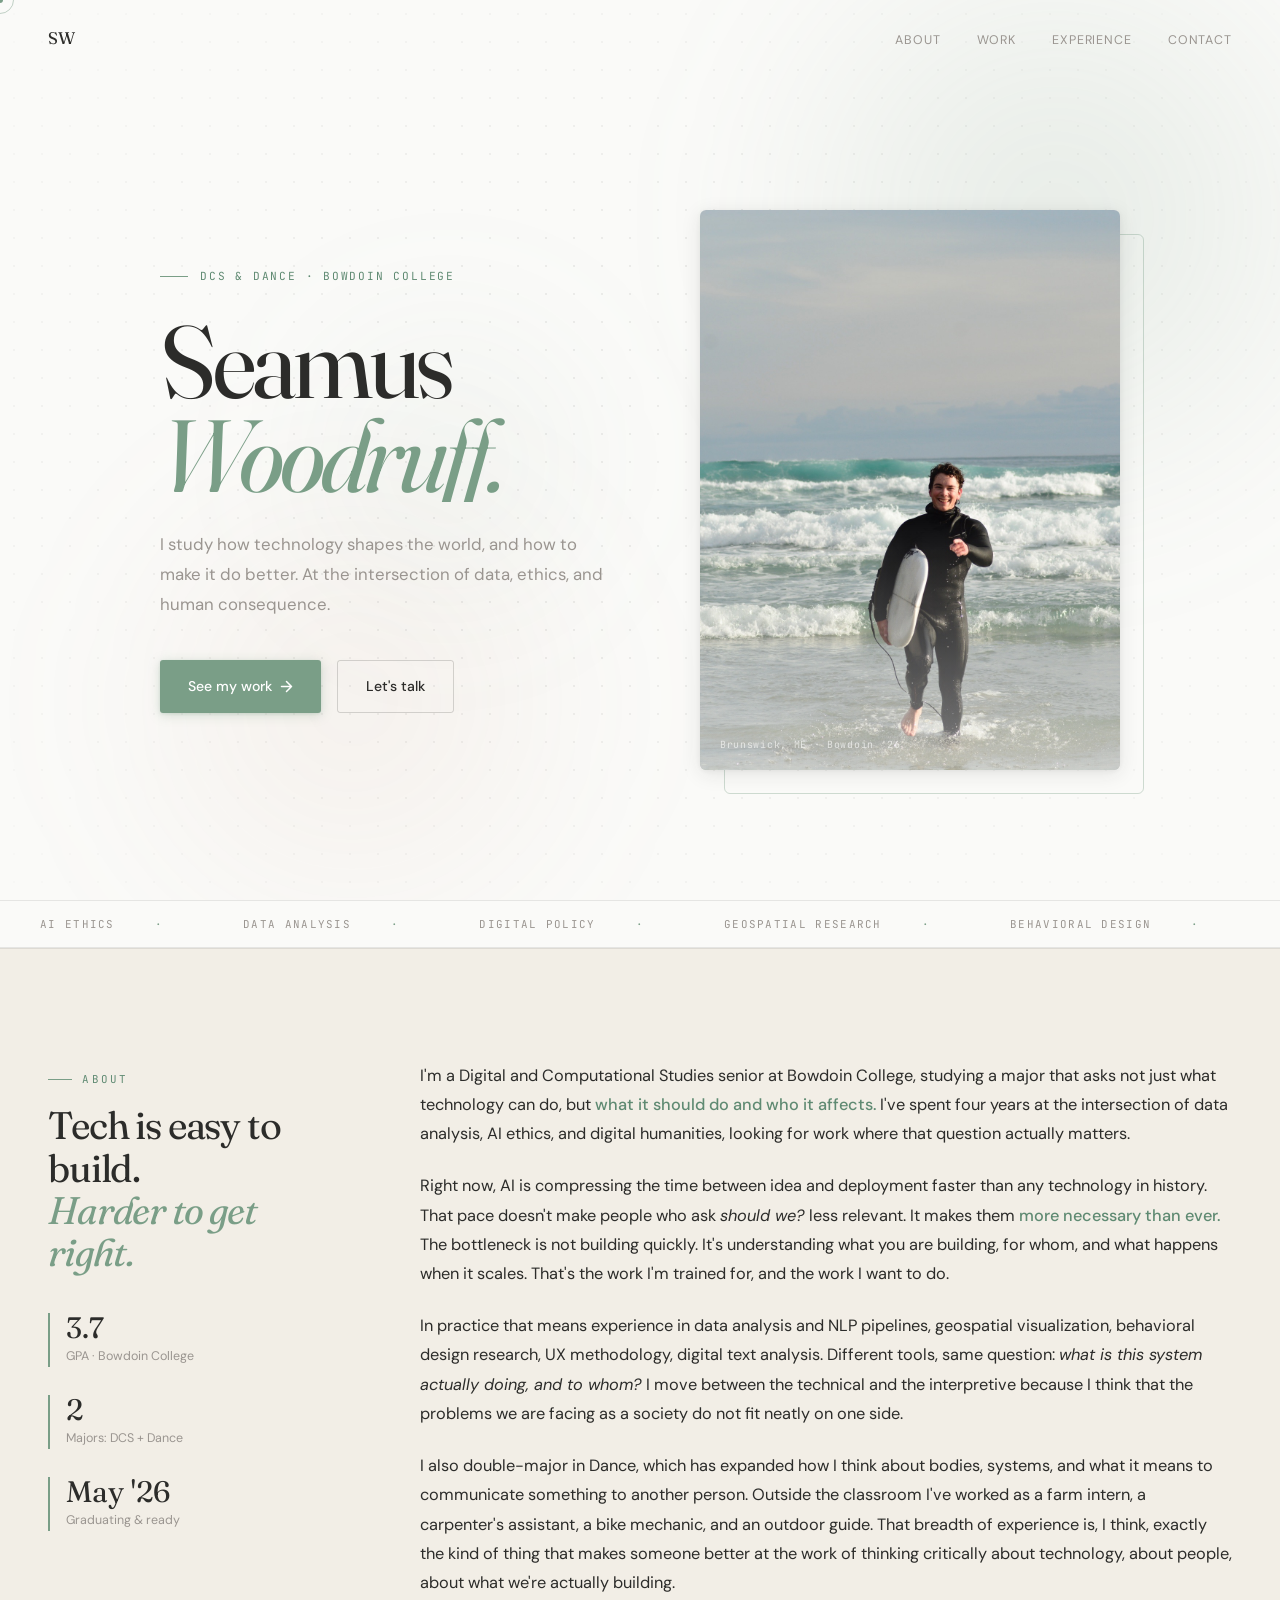
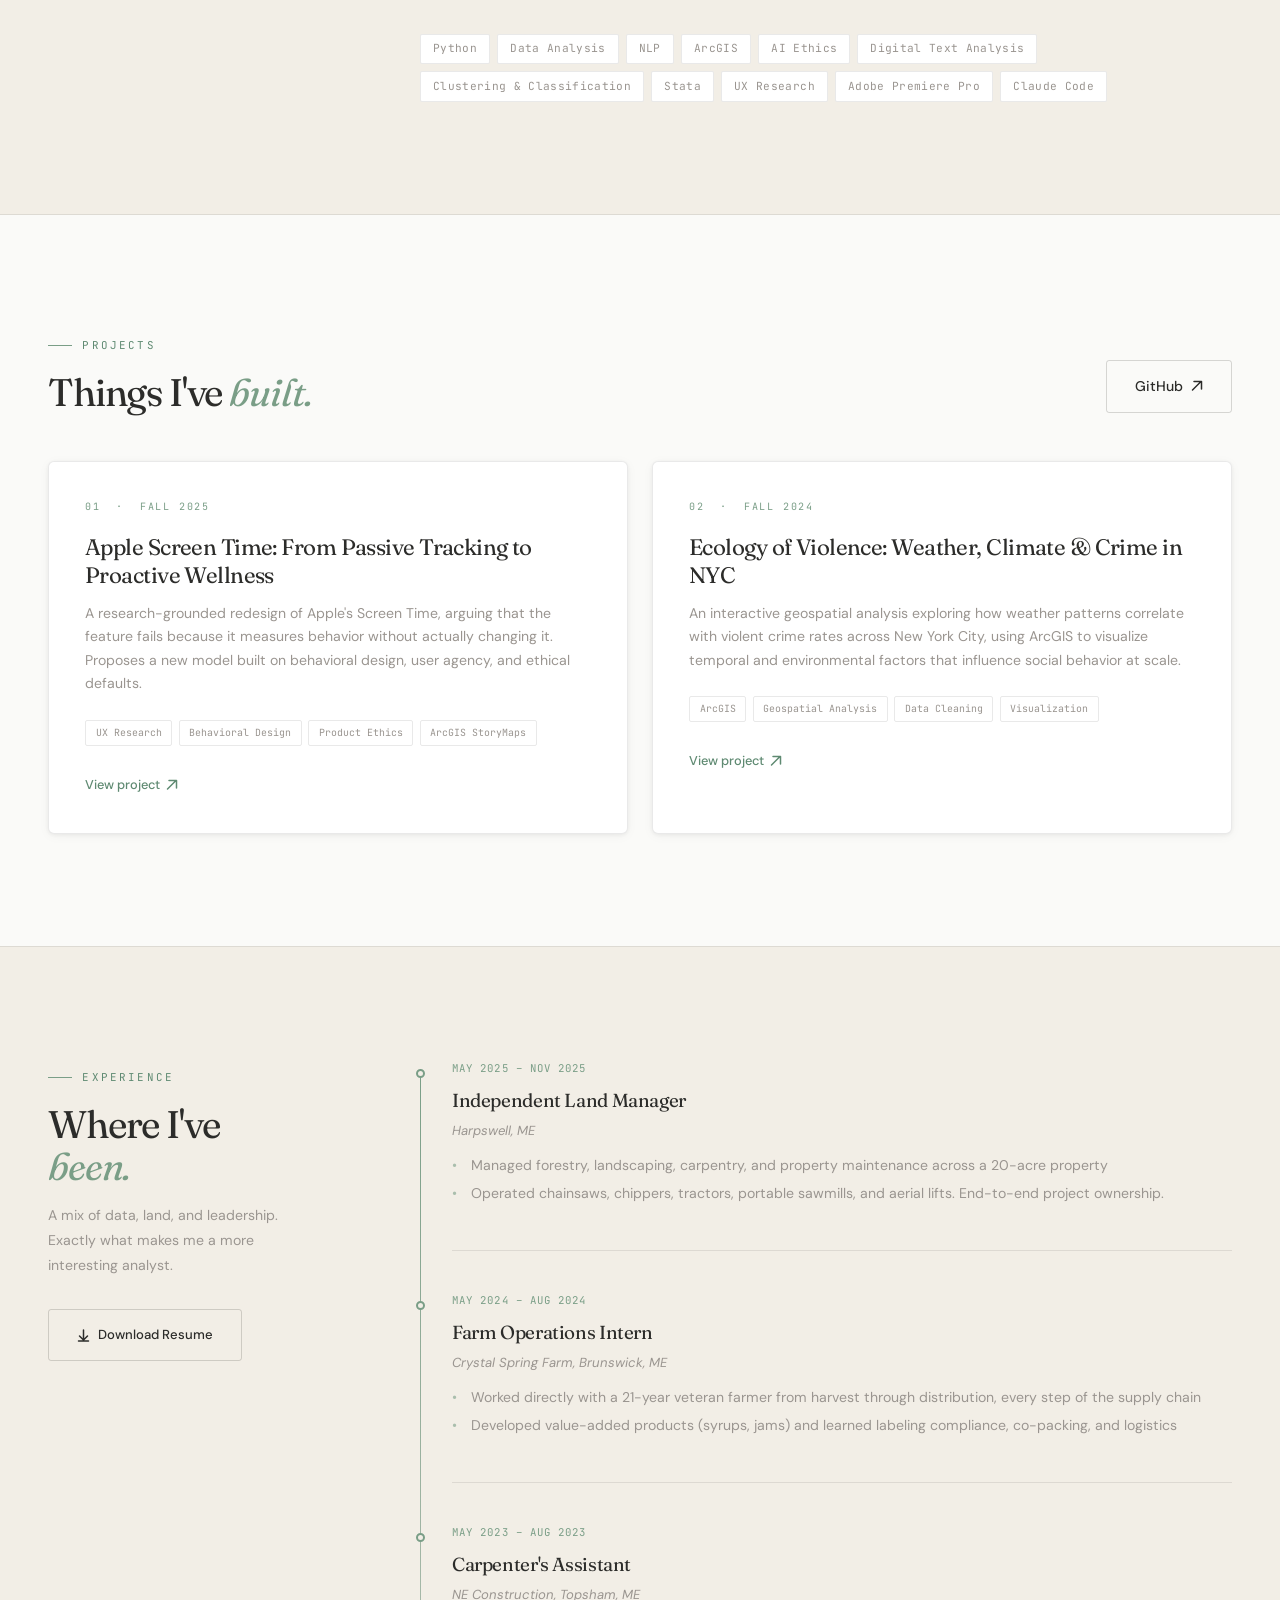
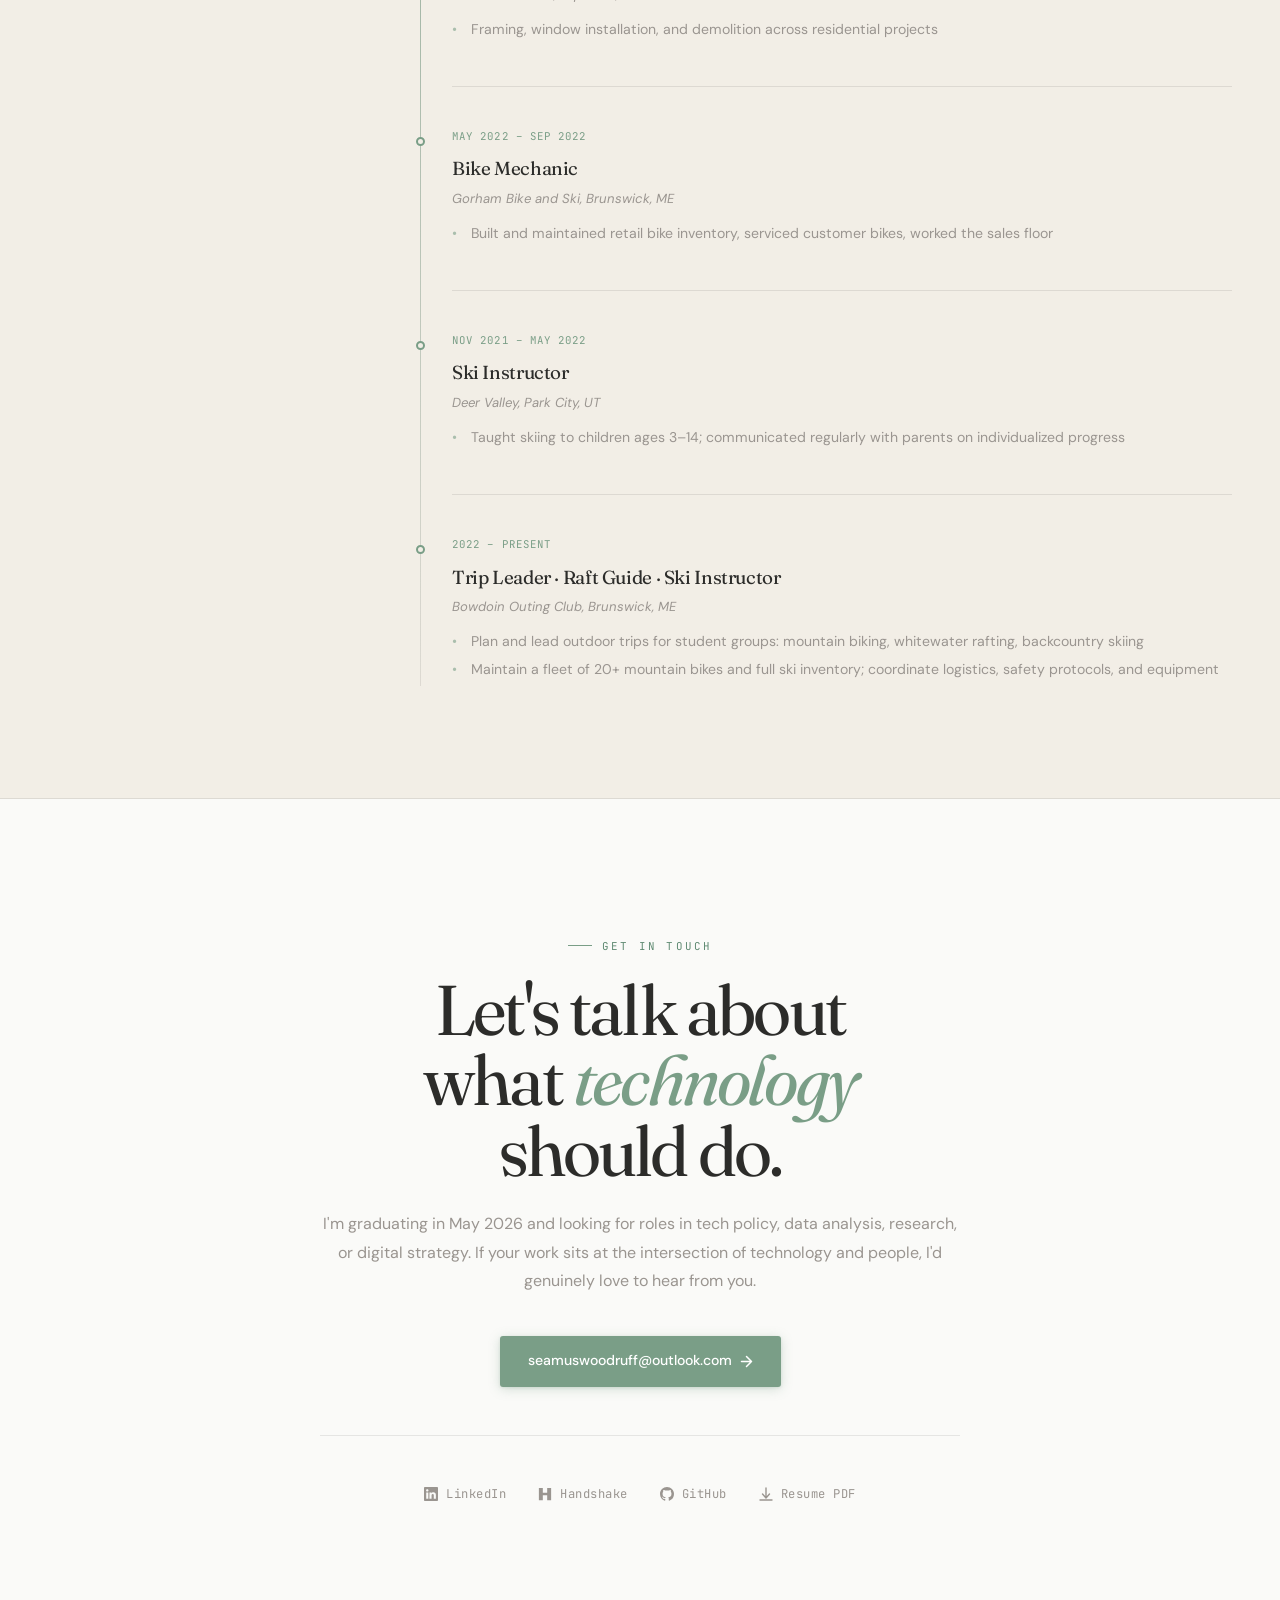
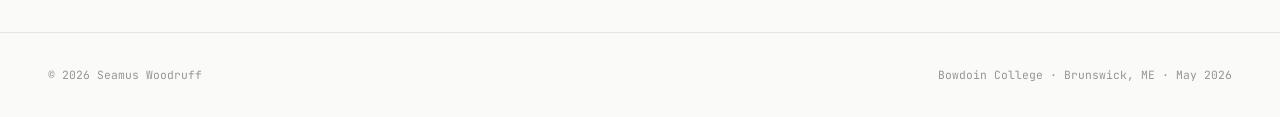
==== commit daf96c36: "Add files via upload" ====
--- a/index.html
+++ b/index.html
@@ -8,6 +8,8 @@
   <meta property="og:title" content="Seamus Woodruff">
   <meta property="og:description" content="Tech is easy to build. Harder to get right.">
   <meta property="og:type" content="website">
+  <link rel="icon" type="image/svg+xml" href="favicon.svg">
+  <link rel="apple-touch-icon" href="favicon.svg">
 
   <link rel="preconnect" href="https://fonts.googleapis.com">
   <link rel="preconnect" href="https://fonts.gstatic.com" crossorigin>
@@ -1114,6 +1116,10 @@
           <svg width="14" height="14" viewBox="0 0 16 16" fill="currentColor"><path d="M0 1.146C0 .513.526 0 1.175 0h13.65C15.474 0 16 .513 16 1.146v13.708c0 .633-.526 1.146-1.175 1.146H1.175C.526 16 0 15.487 0 14.854V1.146zm4.943 12.248V6.169H2.542v7.225h2.401zm-1.2-8.212c.837 0 1.358-.554 1.358-1.248-.015-.709-.52-1.248-1.342-1.248-.822 0-1.359.54-1.359 1.248 0 .694.521 1.248 1.327 1.248h.016zm4.908 8.212V9.359c0-.216.016-.432.08-.586.173-.431.568-.878 1.232-.878.869 0 1.216.662 1.216 1.634v3.865h2.401V9.25c0-2.22-1.184-3.252-2.764-3.252-1.274 0-1.845.7-2.165 1.193v.025h-.016a5.54 5.54 0 01.016-.025V6.169h-2.4c.03.678 0 7.225 0 7.225h2.4z"/></svg>
           LinkedIn
         </a>
+        <a href="https://bowdoin.joinhandshake.com/profiles/seamuswoodruff" class="contact-link" target="_blank" rel="noopener">
+          <svg width="14" height="14" viewBox="0 0 16 16" fill="currentColor"><path d="M1 1h4.5v5.5h5V1H15v14h-4.5V9.5h-5V15H1V1z"/></svg>
+          Handshake
+        </a>
         <a href="https://github.com/seamuswoodruff" class="contact-link" target="_blank" rel="noopener">
           <svg width="14" height="14" viewBox="0 0 16 16" fill="currentColor"><path d="M8 0C3.58 0 0 3.58 0 8c0 3.54 2.29 6.53 5.47 7.59.4.07.55-.17.55-.38 0-.19-.01-.82-.01-1.49-2.01.37-2.53-.49-2.69-.94-.09-.23-.48-.94-.82-1.13-.28-.15-.68-.52-.01-.53.63-.01 1.08.58 1.23.82.72 1.21 1.87.87 2.33.66.07-.52.28-.87.51-1.07-1.78-.2-3.64-.89-3.64-3.95 0-.87.31-1.59.82-2.15-.08-.2-.36-1.02.08-2.12 0 0 .67-.21 2.2.82.64-.18 1.32-.27 2-.27.68 0 1.36.09 2 .27 1.53-1.04 2.2-.82 2.2-.82.44 1.1.16 1.92.08 2.12.51.56.82 1.27.82 2.15 0 3.07-1.87 3.75-3.65 3.95.29.25.54.73.54 1.48 0 1.07-.01 1.93-.01 2.2 0 .21.15.46.55.38A8.013 8.013 0 0016 8c0-4.42-3.58-8-8-8z"/></svg>
           GitHub
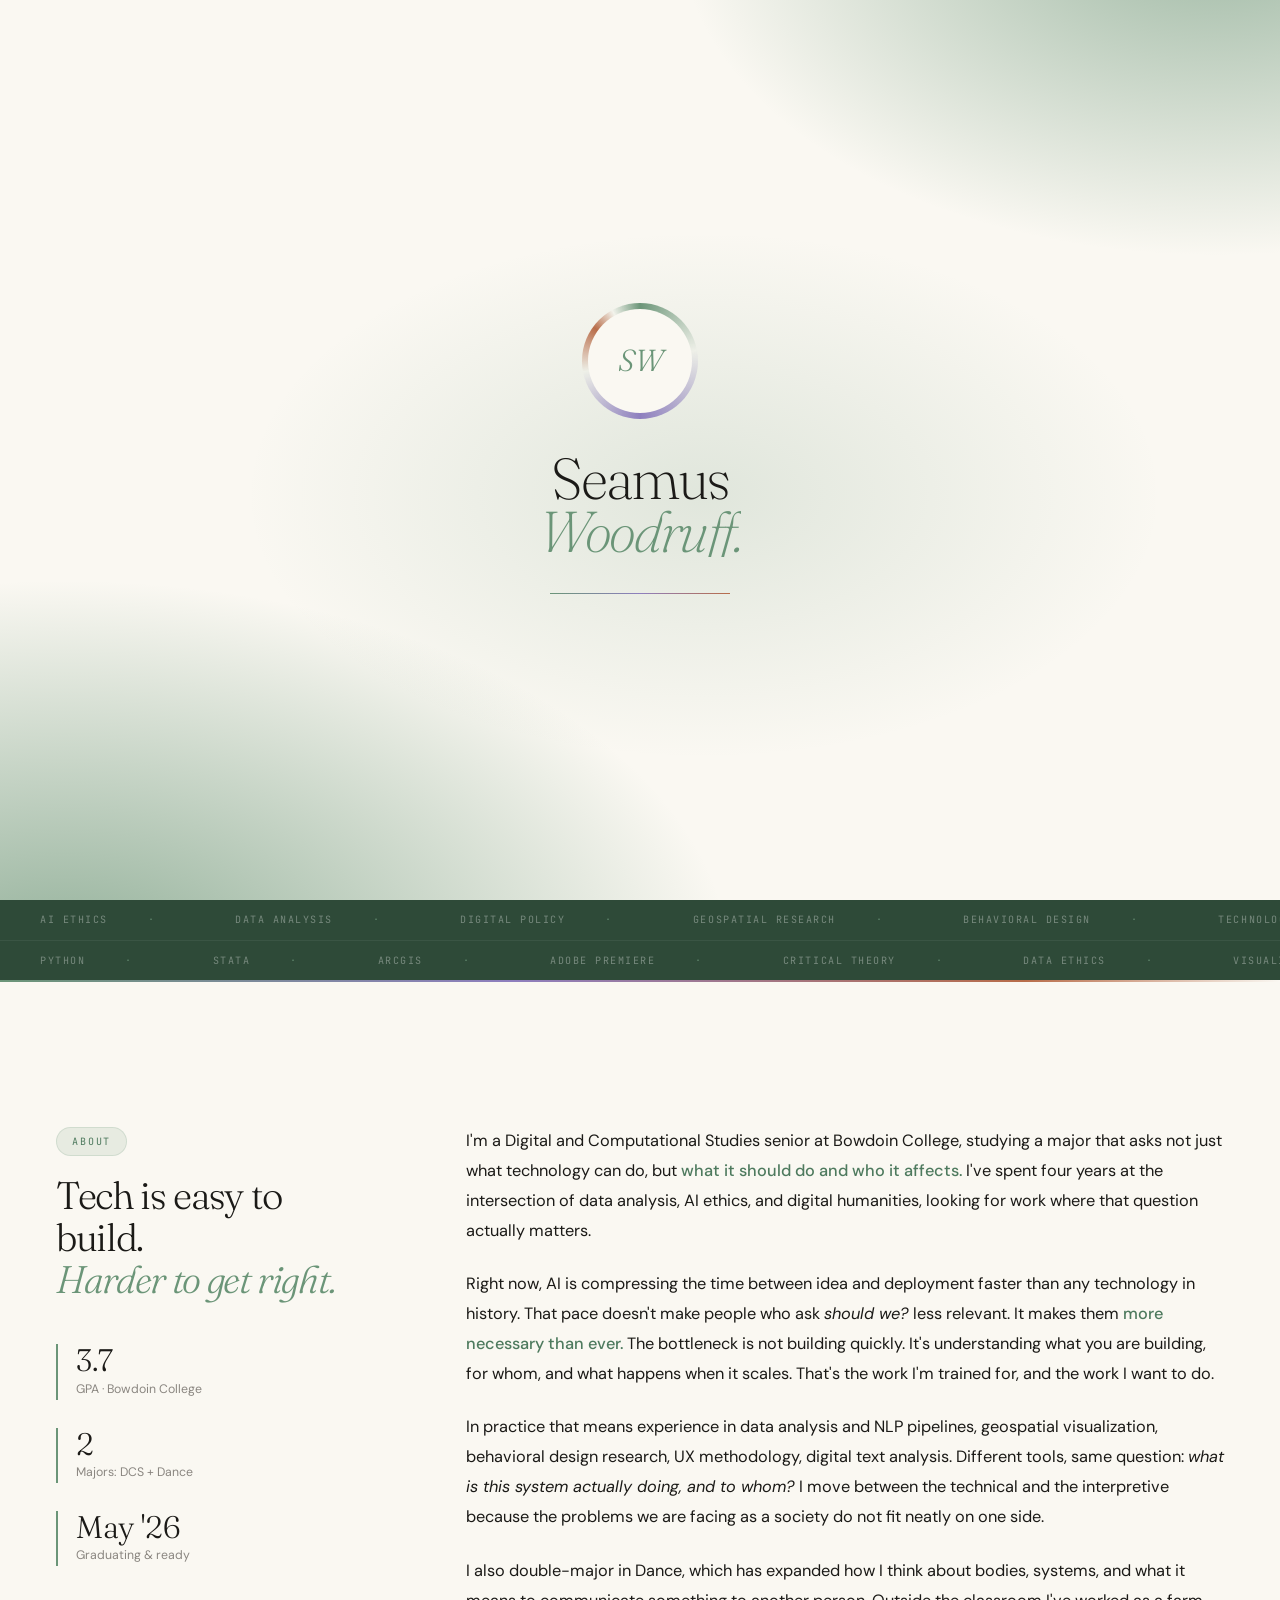
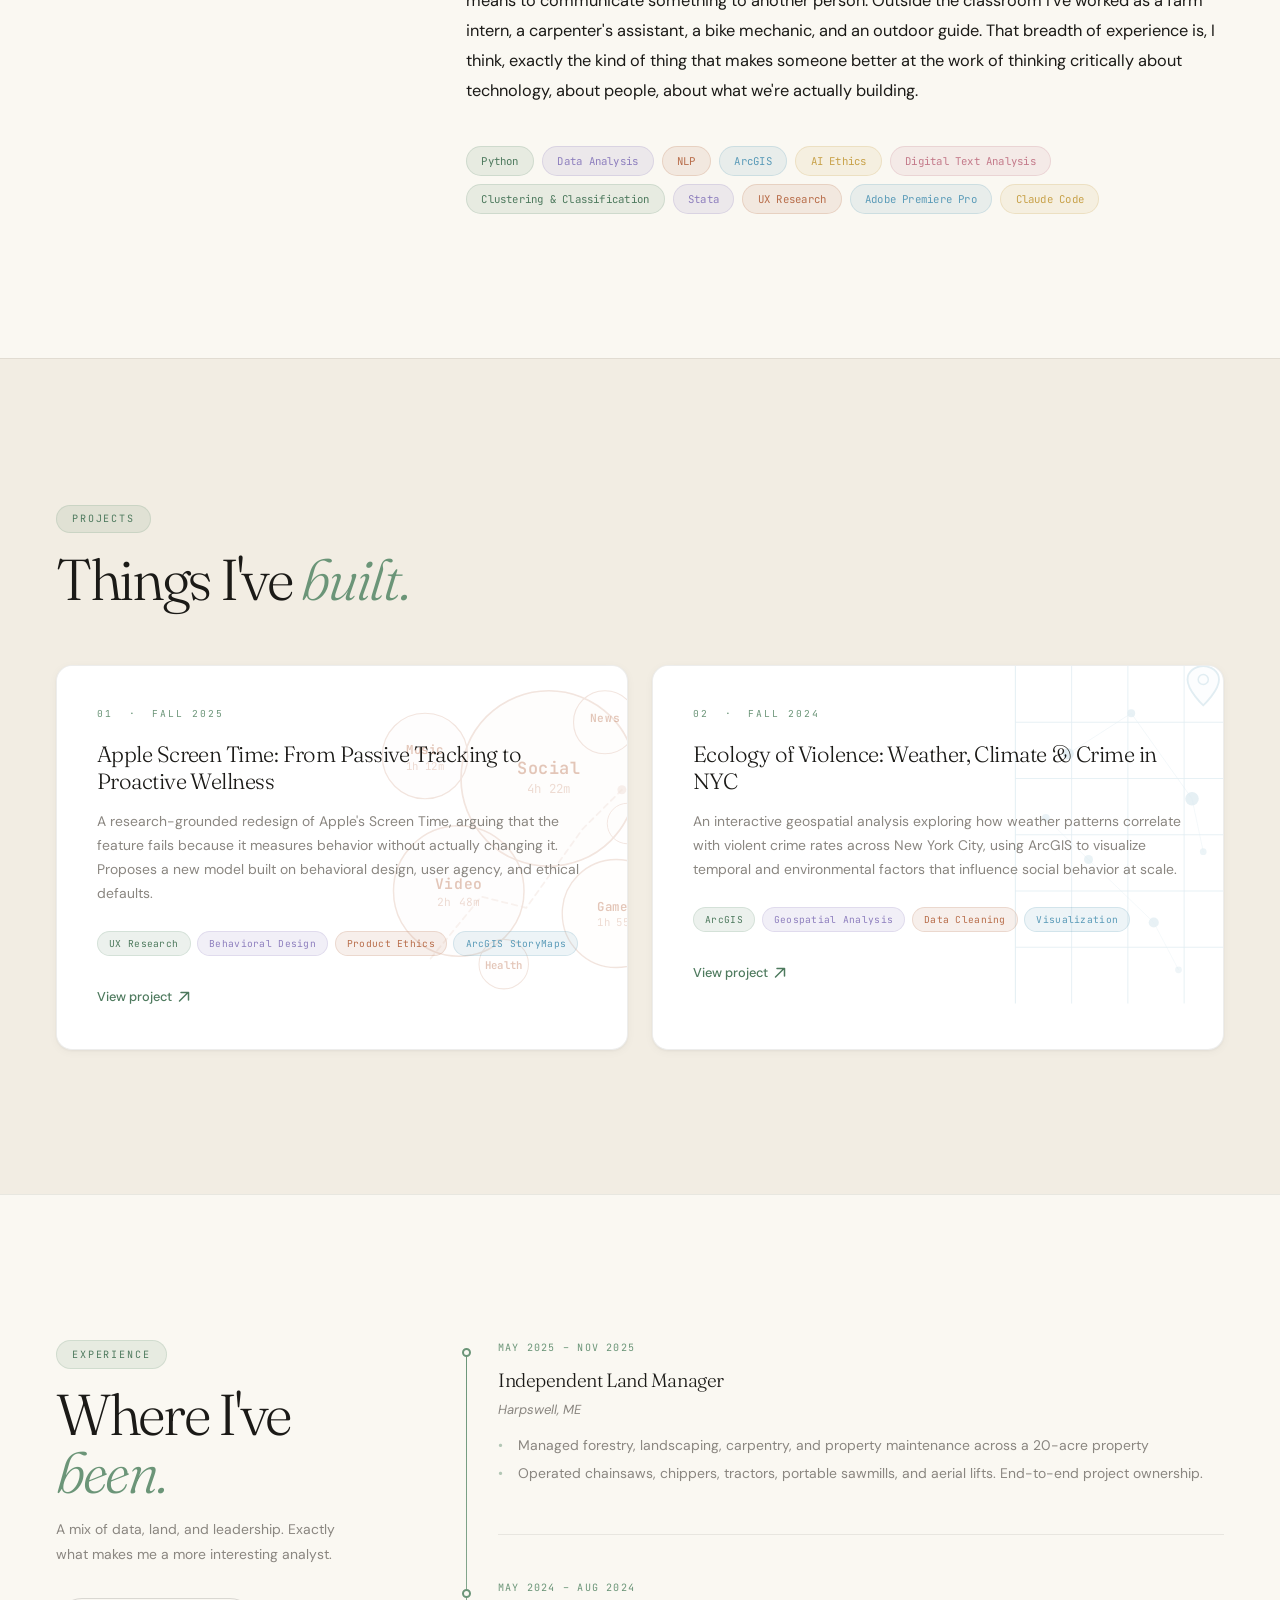
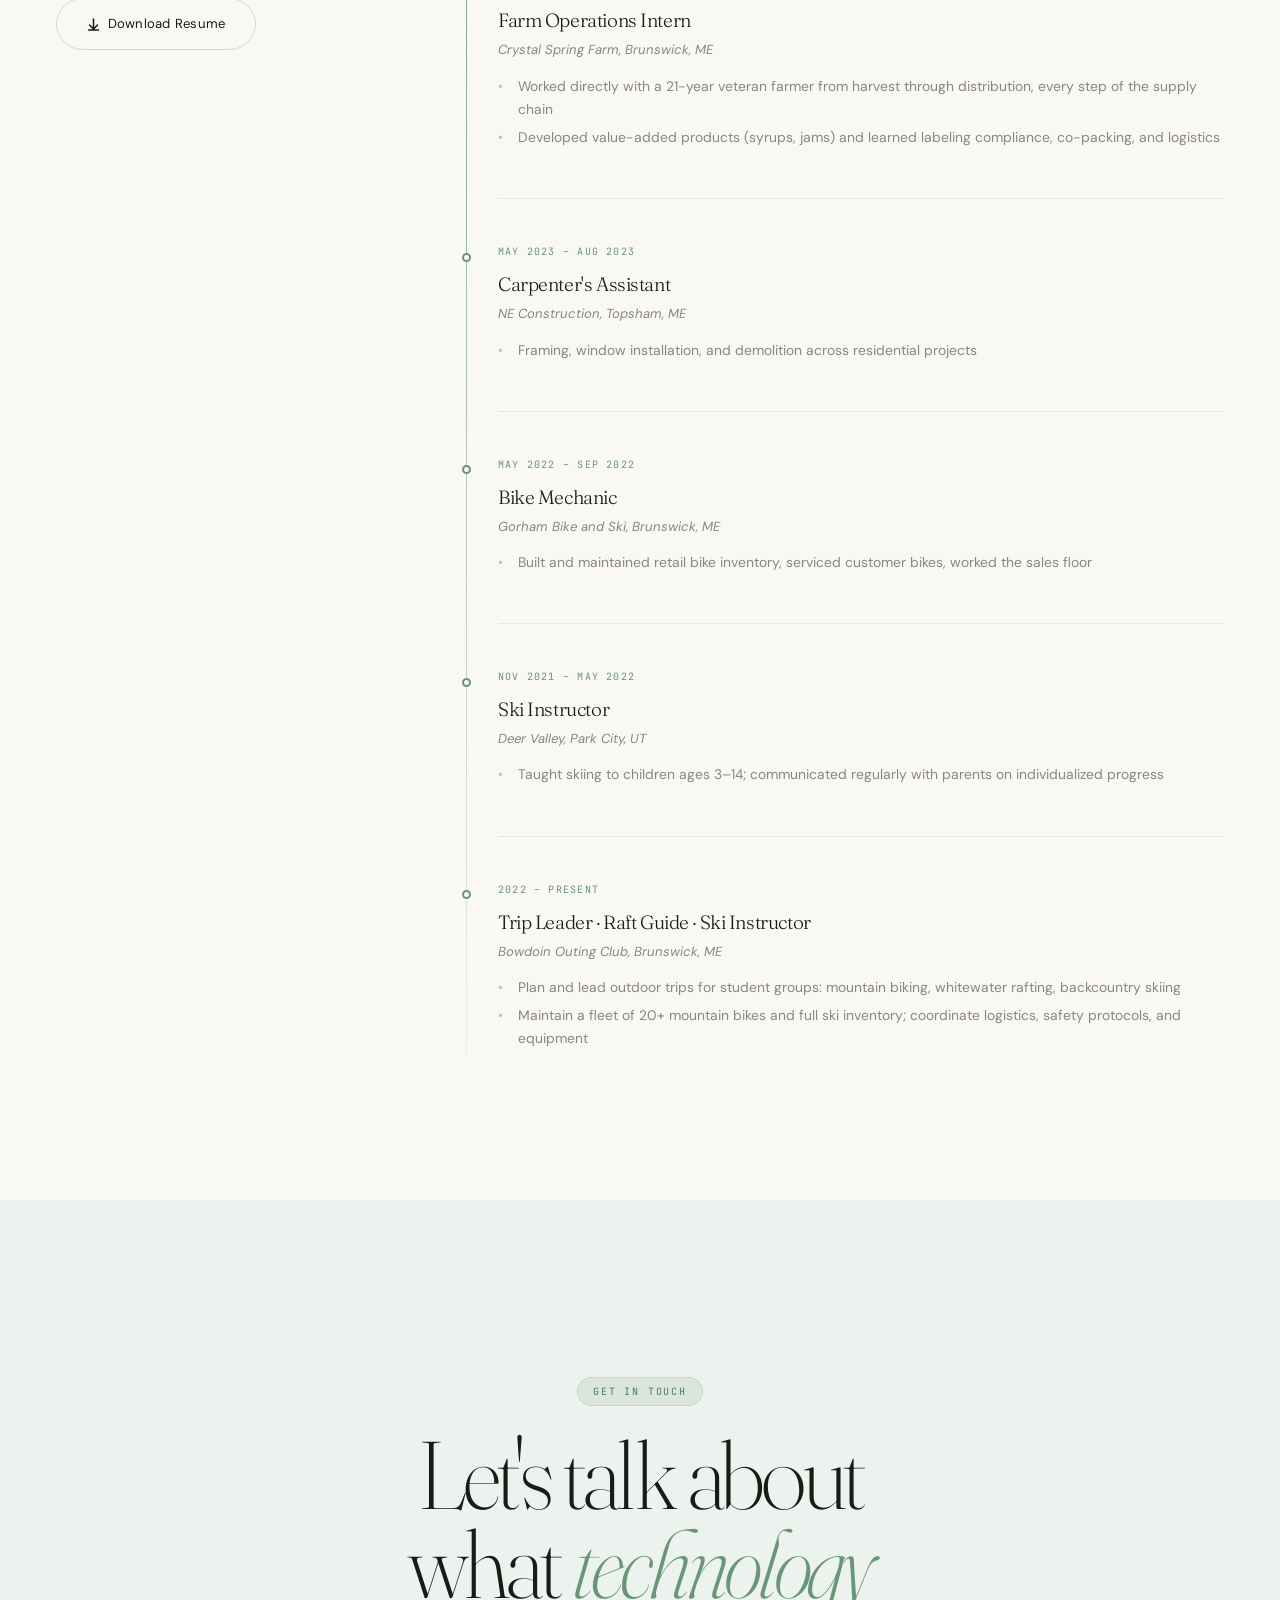
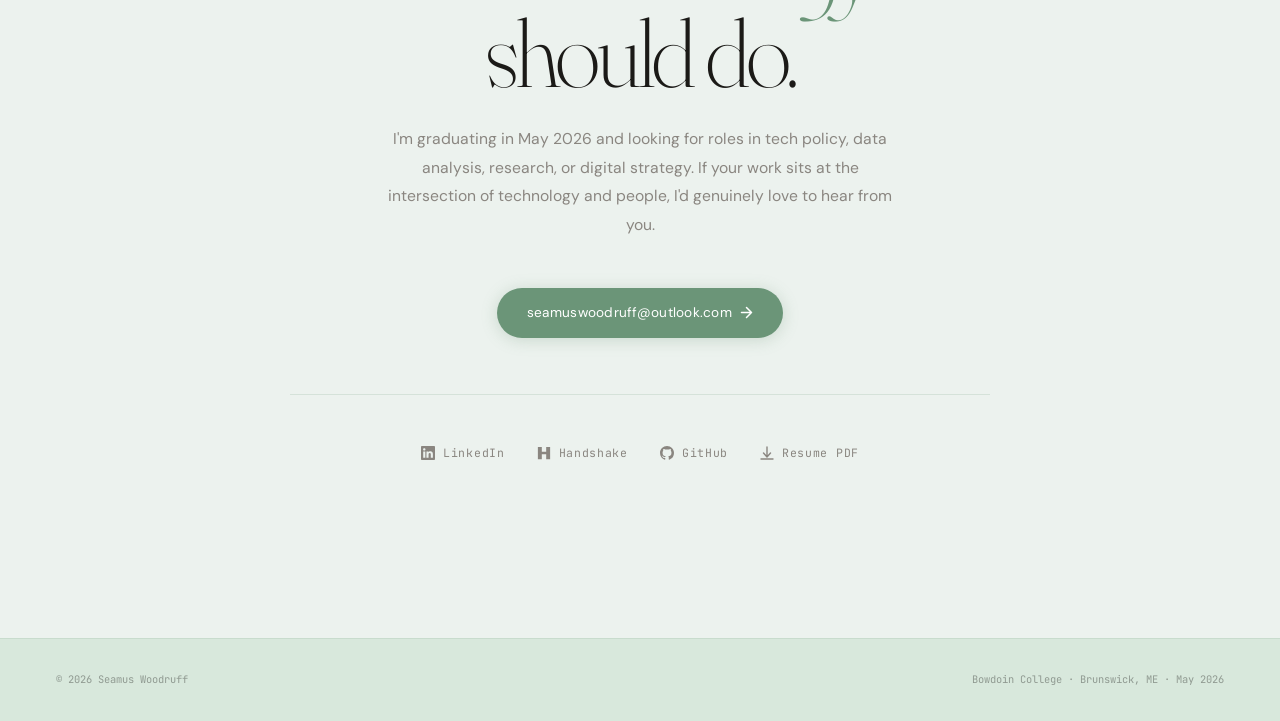
==== commit 1d8dee37: "Update main page UI" ====
--- a/index.html
+++ b/index.html
@@ -10,860 +10,798 @@
   <meta property="og:type" content="website">
   <link rel="icon" type="image/svg+xml" href="favicon.svg">
   <link rel="apple-touch-icon" href="favicon.svg">
-
   <link rel="preconnect" href="https://fonts.googleapis.com">
   <link rel="preconnect" href="https://fonts.gstatic.com" crossorigin>
-  <link href="https://fonts.googleapis.com/css2?family=Fraunces:ital,opsz,wght@0,9..144,300;0,9..144,400;0,9..144,500;1,9..144,300;1,9..144,400;1,9..144,500&family=DM+Sans:ital,opsz,wght@0,9..40,300;0,9..40,400;0,9..40,500;1,9..40,300;1,9..40,400&family=JetBrains+Mono:wght@400;500&display=swap" rel="stylesheet">
+  <link href="https://fonts.googleapis.com/css2?family=Fraunces:ital,opsz,wght@0,9..144,200;0,9..144,300;0,9..144,400;1,9..144,200;1,9..144,300;1,9..144,400&family=DM+Sans:ital,opsz,wght@0,9..40,300;0,9..40,400;0,9..40,500;1,9..40,300;1,9..40,400&family=JetBrains+Mono:wght@300;400;500&display=swap" rel="stylesheet">
 
   <style>
-    /* ─── Design tokens ─── */
     :root {
-      --bg:          #FAFAF8;
-      --bg-elevated: #F2EEE6;
-      --bg-card:     #FFFFFF;
-      --text:        #2C2C2A;
-      --text-muted:  #9A9590;
-      --accent:      #7A9E87;
-      --accent-dark: #5F8A72;
-      --accent-faint: rgba(122, 158, 135, 0.12);
-      --clay:        #C4886A;
-      --border:      rgba(44, 44, 42, 0.1);
-      --border-mid:  rgba(44, 44, 42, 0.18);
-      --shadow-sm:   0 1px 4px rgba(44,44,42,0.07), 0 2px 12px rgba(44,44,42,0.04);
-      --shadow-md:   0 4px 20px rgba(44,44,42,0.1), 0 1px 6px rgba(44,44,42,0.06);
-      --shadow-lg:   0 16px 48px rgba(44,44,42,0.12), 0 4px 16px rgba(44,44,42,0.06);
+      --bg:        #FAF8F2;
+      --bg-2:      #F2EDE3;
+      --bg-card:   #FFFFFF;
+      --text:      #1B1A17;
+      --muted:     #8A8680;
+      --sage:      #6B9578;
+      --sage-d:    #4E7A5E;
+      --sage-p:    rgba(107,149,120,0.13);   /* pastel sage */
+      --clay:      #B86D4A;
+      --clay-p:    rgba(184,109,74,0.11);    /* pastel clay */
+      --lav:       #8E7FBE;
+      --lav-p:     rgba(142,127,190,0.12);   /* pastel lavender */
+      --sky:       #5A9BB8;
+      --sky-p:     rgba(90,155,184,0.11);    /* pastel sky */
+      --warm:      #C8A24A;
+      --warm-p:    rgba(200,162,74,0.1);     /* pastel warm yellow */
+      --rose:      #C47A8A;
+      --rose-p:    rgba(196,122,138,0.1);    /* pastel rose */
+      --border:    rgba(27,26,23,0.08);
+      --border-m:  rgba(27,26,23,0.14);
+      --sh-sm:     0 1px 3px rgba(27,26,23,0.05), 0 2px 10px rgba(27,26,23,0.04);
+      --sh-md:     0 4px 20px rgba(27,26,23,0.08), 0 1px 5px rgba(27,26,23,0.04);
+      --sh-lg:     0 16px 48px rgba(27,26,23,0.1),  0 4px 16px rgba(27,26,23,0.05);
     }
 
     *, *::before, *::after { box-sizing: border-box; margin: 0; padding: 0; }
     html { scroll-behavior: smooth; }
-
     body {
       background: var(--bg);
       color: var(--text);
       font-family: 'DM Sans', sans-serif;
-      font-size: 16px;
-      line-height: 1.7;
+      font-size: 16px; line-height: 1.7;
       -webkit-font-smoothing: antialiased;
-      overflow-x: hidden;
-      cursor: none;
-    }
-
-    /* ─── Custom cursor ─── */
+      overflow-x: hidden; cursor: none;
+    }
+
+    /* ─── Progress bar ─── */
+    #progress {
+      position: fixed; top: 0; left: 0; height: 2px;
+      background: linear-gradient(90deg, var(--sage), var(--lav), var(--clay));
+      z-index: 9997; width: 0%; transition: width 0.08s linear;
+    }
+
+    /* ─── Cursor ─── */
     #cursor-dot {
-      position: fixed;
-      width: 6px; height: 6px;
-      background: var(--accent);
-      border-radius: 50%;
-      pointer-events: none;
-      z-index: 9999;
-      transform: translate(-50%, -50%);
-      transition: transform 0.08s ease, width 0.25s ease, height 0.25s ease, background 0.25s ease;
-      will-change: left, top;
+      position: fixed; width: 5px; height: 5px;
+      background: var(--sage); border-radius: 50%;
+      pointer-events: none; z-index: 9999;
+      transform: translate(-50%,-50%); will-change: left,top;
+      transition: width .2s, height .2s, background .3s;
     }
     #cursor-ring {
-      position: fixed;
-      width: 28px; height: 28px;
-      border: 1.5px solid rgba(122, 158, 135, 0.45);
-      border-radius: 50%;
-      pointer-events: none;
-      z-index: 9998;
-      transform: translate(-50%, -50%);
-      transition: width 0.3s ease, height 0.3s ease, border-color 0.3s ease;
-      will-change: left, top;
-    }
-    body:has(a:hover) #cursor-ring,
-    body:has(button:hover) #cursor-ring { width: 44px; height: 44px; border-color: rgba(122,158,135,0.7); }
-    body:has(a:hover) #cursor-dot,
-    body:has(button:hover) #cursor-dot { width: 8px; height: 8px; }
-
-    /* ─── Nav ─── */
-    nav {
-      position: fixed; top: 0; left: 0; right: 0;
-      z-index: 500;
-      padding: 1.5rem 3rem;
-      display: flex;
-      justify-content: space-between;
-      align-items: center;
-      transition: padding 0.3s ease, background 0.3s ease, box-shadow 0.3s ease;
-    }
-    nav.scrolled {
-      padding: 1rem 3rem;
-      background: rgba(250, 250, 248, 0.92);
-      backdrop-filter: blur(12px);
-      -webkit-backdrop-filter: blur(12px);
-      box-shadow: 0 1px 0 var(--border);
-    }
-    .nav-logo {
-      font-family: 'Fraunces', serif;
-      font-size: 1.05rem;
-      font-weight: 400;
-      letter-spacing: -0.02em;
-      color: var(--text);
-      text-decoration: none;
-    }
-    nav ul { list-style: none; display: flex; gap: 2.25rem; }
-    nav a:not(.nav-logo) {
-      font-size: 0.78rem;
-      font-weight: 400;
-      color: var(--text-muted);
-      text-decoration: none;
-      letter-spacing: 0.07em;
-      text-transform: uppercase;
-      position: relative;
-      transition: color 0.2s;
-    }
-    nav a:not(.nav-logo)::after {
-      content: '';
-      position: absolute;
-      bottom: -2px; left: 0;
-      width: 0; height: 1px;
-      background: var(--accent);
-      transition: width 0.25s ease;
-    }
-    nav a:not(.nav-logo):hover { color: var(--text); }
-    nav a:not(.nav-logo):hover::after { width: 100%; }
-
-    .nav-availability {
-      display: flex;
-      align-items: center;
-      gap: 0.5rem;
+      position: fixed; width: 30px; height: 30px;
+      border: 1.5px solid rgba(107,149,120,0.45); border-radius: 50%;
+      pointer-events: none; z-index: 9998;
+      transform: translate(-50%,-50%); will-change: left,top;
+      transition: width .3s cubic-bezier(.34,1.56,.64,1),
+                  height .3s cubic-bezier(.34,1.56,.64,1),
+                  border-color .3s;
+    }
+    body.link-hover #cursor-ring { width: 50px; height: 50px; border-color: rgba(107,149,120,.7); }
+    body.link-hover #cursor-dot  { width: 7px; height: 7px; background: var(--sage-d); }
+
+    /* ─── Logo mark (fixed top-left) ─── */
+    .logo-mark {
+      position: fixed; top: 0; left: 0; z-index: 501;
+      padding: 1.6rem 2rem;
+      font-family: 'Fraunces', serif; font-style: italic;
+      font-size: 1.05rem; font-weight: 300; letter-spacing: -.01em;
+      color: var(--text); text-decoration: none;
+      transition: opacity .2s;
+    }
+    .logo-mark:hover { opacity: .6; }
+
+    /* ─── Vertical right nav ─── */
+    :root { --vnav: 52px; }
+
+    #vnav {
+      position: fixed; right: 0; top: 0; bottom: 0;
+      width: var(--vnav); z-index: 500;
+      display: flex; flex-direction: column;
+      background: rgba(250,248,242,0.92);
+      backdrop-filter: blur(16px); -webkit-backdrop-filter: blur(16px);
+      border-left: 1px solid var(--border);
+    }
+
+    /* Monogram at top */
+    .vnav-top {
+      height: 62px; flex-shrink: 0;
+      display: flex; align-items: center; justify-content: center;
+      border-bottom: 1px solid var(--border);
+    }
+    .vnav-mono {
+      font-family: 'Fraunces', serif; font-style: italic;
+      font-size: .9rem; font-weight: 300;
+      color: var(--sage); text-decoration: none;
+    }
+
+    /* Nav items fill remaining height equally */
+    .vnav-links { flex: 1; display: flex; flex-direction: column; }
+
+    .vnav-link {
+      flex: 1; position: relative;
+      display: flex; align-items: center; justify-content: center;
+      text-decoration: none; overflow: hidden;
+      transition: background .22s;
+    }
+
+    /* Per-section pastel tint */
+    .vnav-link[data-c="sage"] { background: rgba(107,149,120,.07); }
+    .vnav-link[data-c="lav"]  { background: rgba(142,127,190,.07); }
+    .vnav-link[data-c="clay"] { background: rgba(184,109,74,.07);  }
+    .vnav-link[data-c="warm"] { background: rgba(200,162,74,.06);  }
+    .vnav-link:hover[data-c="sage"] { background: rgba(107,149,120,.17); }
+    .vnav-link:hover[data-c="lav"]  { background: rgba(142,127,190,.17); }
+    .vnav-link:hover[data-c="clay"] { background: rgba(184,109,74,.17);  }
+    .vnav-link:hover[data-c="warm"] { background: rgba(200,162,74,.15);  }
+
+    /* Colored stripe across the top of each section */
+    .vnav-link::before {
+      content: ''; position: absolute; top: 0; left: 0; right: 0;
+      height: 3px;
+      transition: height .3s cubic-bezier(.34,1.56,.64,1);
+    }
+    .vnav-link[data-c="sage"]::before { background: var(--sage); }
+    .vnav-link[data-c="lav"]::before  { background: var(--lav);  }
+    .vnav-link[data-c="clay"]::before { background: var(--clay); }
+    .vnav-link[data-c="warm"]::before { background: var(--warm); }
+    .vnav-link:hover::before { height: 6px; }
+
+    /* Rotated text */
+    .vnav-inner {
+      writing-mode: vertical-rl; transform: rotate(180deg);
+      display: flex; align-items: center; gap: .38rem;
+    }
+    .vnav-num {
       font-family: 'JetBrains Mono', monospace;
-      font-size: 0.68rem;
-      color: var(--accent-dark);
-      letter-spacing: 0.06em;
-    }
-    .nav-availability::before {
-      content: '';
-      width: 6px; height: 6px;
-      border-radius: 50%;
-      background: var(--accent);
-      animation: pulse 2.5s ease-in-out infinite;
-    }
-    @keyframes pulse {
-      0%, 100% { opacity: 1; transform: scale(1); }
-      50% { opacity: 0.5; transform: scale(0.8); }
-    }
+      font-size: .5rem; letter-spacing: .08em;
+      color: var(--muted); opacity: .55;
+      transition: opacity .2s;
+    }
+    .vnav-txt {
+      font-family: 'JetBrains Mono', monospace;
+      font-size: .58rem; letter-spacing: .14em; text-transform: uppercase;
+      color: var(--text); opacity: .5;
+      transition: opacity .2s;
+    }
+    .vnav-link:hover .vnav-num,
+    .vnav-link:hover .vnav-txt { opacity: 1; }
+
+    /* Active section — filled darker shade */
+    .vnav-link.active[data-c="sage"] { background: rgba(107,149,120,.32); }
+    .vnav-link.active[data-c="lav"]  { background: rgba(142,127,190,.30); }
+    .vnav-link.active[data-c="clay"] { background: rgba(184,109,74,.28);  }
+    .vnav-link.active[data-c="warm"] { background: rgba(200,162,74,.26);  }
+    .vnav-link.active::before { height: 7px; }
+    .vnav-link.active .vnav-num { opacity: .9; }
+    .vnav-link.active .vnav-txt { opacity: 1; font-weight: 500; }
 
     /* ─── Buttons ─── */
     .btn {
-      display: inline-flex;
-      align-items: center;
-      gap: 0.5rem;
-      padding: 0.85rem 1.75rem;
-      border-radius: 3px;
-      font-family: 'DM Sans', sans-serif;
-      font-size: 0.88rem;
-      font-weight: 500;
-      text-decoration: none;
-      cursor: none;
-      border: none;
-      transition: transform 0.25s cubic-bezier(0.34, 1.56, 0.64, 1),
-                  box-shadow 0.25s ease,
-                  background 0.2s ease,
-                  color 0.2s ease;
-      position: relative;
-      overflow: hidden;
-    }
-    .btn:active { transform: scale(0.97) !important; }
+      display: inline-flex; align-items: center; gap: .5rem;
+      padding: .85rem 1.85rem; border-radius: 100px; /* pill shape */
+      font-family: 'DM Sans', sans-serif; font-size: .85rem;
+      font-weight: 400; letter-spacing: .02em;
+      text-decoration: none; cursor: none; border: none;
+      position: relative; overflow: hidden;
+      transition: box-shadow .25s, transform .2s;
+    }
+    .btn::after {
+      content: ''; position: absolute; inset: 0;
+      background: radial-gradient(circle at var(--bx,50%) var(--by,50%), rgba(255,255,255,.25) 0%, transparent 65%);
+      opacity: 0; transform: scale(.3); pointer-events: none;
+      transition: opacity .45s, transform .5s cubic-bezier(.16,1,.3,1);
+    }
+    .btn:hover::after { opacity: 1; transform: scale(2.5); }
+    .btn:active { transform: scale(.97); }
 
     .btn-primary {
-      background: var(--accent);
-      color: #fff;
-      box-shadow: 0 2px 12px rgba(122,158,135,0.3), 0 1px 3px rgba(122,158,135,0.2);
-    }
-    .btn-primary:hover {
-      background: var(--accent-dark);
-      transform: translateY(-2px);
-      box-shadow: 0 6px 24px rgba(122,158,135,0.35), 0 2px 8px rgba(122,158,135,0.2);
-    }
+      background: var(--sage); color: #fff;
+      box-shadow: 0 2px 16px rgba(107,149,120,.28);
+    }
+    .btn-primary:hover { box-shadow: 0 6px 28px rgba(107,149,120,.4); }
     .btn-ghost {
-      background: transparent;
-      color: var(--text);
-      border: 1px solid var(--border-mid);
-    }
-    .btn-ghost:hover {
-      border-color: var(--accent);
-      color: var(--accent-dark);
-      transform: translateY(-2px);
-    }
-
-    /* ─── Section label ─── */
+      background: transparent; color: var(--text);
+      border: 1.5px solid var(--border-m);
+    }
+    .btn-ghost:hover { border-color: var(--sage); color: var(--sage-d); }
+
+    /* ─── Pill label (feedagency style) ─── */
     .label {
-      font-family: 'JetBrains Mono', monospace;
-      font-size: 0.68rem;
-      color: var(--accent-dark);
-      letter-spacing: 0.2em;
-      text-transform: uppercase;
-      display: inline-flex;
-      align-items: center;
-      gap: 0.65rem;
-      margin-bottom: 1rem;
-    }
-    .label::before {
-      content: '';
-      width: 1.5rem; height: 1px;
-      background: var(--accent);
-      flex-shrink: 0;
+      display: inline-flex; align-items: center; gap: .55rem;
+      font-family: 'JetBrains Mono', monospace; font-size: .63rem;
+      color: var(--sage-d); letter-spacing: .18em; text-transform: uppercase;
+      background: var(--sage-p); border: 1px solid rgba(107,149,120,.18);
+      padding: .3rem .95rem; border-radius: 100px; /* pill */
+      margin-bottom: 1.1rem;
     }
 
     /* ─── Scroll reveal ─── */
     .reveal {
-      opacity: 0;
-      transform: translateY(22px);
-      transition: opacity 0.7s cubic-bezier(0.16, 1, 0.3, 1),
-                  transform 0.7s cubic-bezier(0.16, 1, 0.3, 1);
+      opacity: 0; transform: translateY(24px);
+      transition: opacity .8s cubic-bezier(.16,1,.3,1), transform .8s cubic-bezier(.16,1,.3,1);
     }
     .reveal.visible { opacity: 1; transform: none; }
-    .d1 { transition-delay: 0.08s; }
-    .d2 { transition-delay: 0.18s; }
-    .d3 { transition-delay: 0.28s; }
-    .d4 { transition-delay: 0.4s; }
-
-    /* ─────────────────────────────────────────
-       HERO
-    ───────────────────────────────────────── */
+    .d1{transition-delay:.08s} .d2{transition-delay:.17s}
+    .d3{transition-delay:.27s} .d4{transition-delay:.38s}
+
+    /* ════════════════════════════════════════
+       HERO — cream base, tonal glows + grain
+    ════════════════════════════════════════ */
     .hero-wrap {
-      position: relative;
-      min-height: 100vh;
-      display: flex;
-      flex-direction: column;
-      justify-content: center;
+      position: relative; min-height: 100vh;
+      display: flex; flex-direction: column; justify-content: center;
+      overflow: hidden; background: var(--bg);
+    }
+
+    /* Grain texture overlay — adds tactile depth without competing with content */
+    .hero-wrap::after {
+      content: '';
+      position: absolute; inset: 0; z-index: 1;
+      pointer-events: none;
+      background-image: url("data:image/svg+xml,%3Csvg xmlns='http://www.w3.org/2000/svg' width='256' height='256'%3E%3Cfilter id='n'%3E%3CfeTurbulence type='fractalNoise' baseFrequency='0.85' numOctaves='4' stitchTiles='stitch'/%3E%3C/filter%3E%3Crect width='100%25' height='100%25' filter='url(%23n)'/%3E%3C/svg%3E");
+      background-size: 180px 180px;
+      opacity: 0.038;
+      mix-blend-mode: multiply;
+    }
+
+    /* Diffuse light-leak glows — single tonal family, no outlines */
+    .shape {
+      position: absolute; border-radius: 50%;
+      pointer-events: none;
+    }
+
+    /* Large sage glow — upper right */
+    .sh-1 {
+      width: 720px; height: 720px;
+      background: radial-gradient(circle, rgba(107,149,120,.10) 0%, rgba(107,149,120,.03) 50%, transparent 72%);
+      top: -260px; right: -220px;
+      animation: shDrift1 24s ease-in-out infinite;
+    }
+    /* Warm amber glow — lower left, grounds the layout */
+    .sh-2 {
+      width: 560px; height: 560px;
+      background: radial-gradient(circle, rgba(184,155,100,.08) 0%, rgba(184,155,100,.02) 55%, transparent 72%);
+      bottom: -180px; left: -160px;
+      animation: shDrift2 30s ease-in-out infinite;
+    }
+    /* Secondary sage accent — mid-scene, very faint */
+    .sh-3 {
+      width: 380px; height: 380px;
+      background: radial-gradient(circle, rgba(107,149,120,.06) 0%, transparent 65%);
+      top: 22%; right: 18%;
+      animation: shDrift3 20s ease-in-out infinite;
+    }
+    /* Remaining shape slots hidden */
+    .sh-4, .sh-5, .sh-6 { display: none; }
+
+    @keyframes shDrift1 { 0%,100%{transform:translate(0,0)}  45%{transform:translate(-22px,18px)}  78%{transform:translate(14px,-16px)} }
+    @keyframes shDrift2 { 0%,100%{transform:translate(0,0)}  38%{transform:translate(18px,-20px)}  72%{transform:translate(-12px,14px)} }
+    @keyframes shDrift3 { 0%,100%{transform:translate(0,0)}  50%{transform:translate(-10px,12px)}  }
+
+    .hero-inner {
+      position: relative; z-index: 2;
+      max-width: 1240px; margin: 0 auto;
+      padding: 11rem 3.5rem 5rem;
+      display: grid; grid-template-columns: 1fr 420px;
+      gap: 5rem; align-items: center;
+    }
+
+    /* ════════════════════════════════════════
+       PRELOADER
+    ════════════════════════════════════════ */
+    body.preloading { overflow: hidden; }
+
+    #preloader {
+      position: fixed; inset: 0; z-index: 10000;
+      background:
+        radial-gradient(ellipse 90% 75% at 5% 108%,  rgba(107,149,120,.75) 0%, transparent 58%),
+        radial-gradient(ellipse 75% 65% at 95% -8%,  rgba(107,149,120,.65) 0%, transparent 56%),
+        radial-gradient(ellipse 55% 45% at 55% 55%,  rgba(107,149,120,.18) 0%, transparent 65%),
+        var(--bg);
+      display: flex; flex-direction: column;
+      align-items: center; justify-content: center;
+      pointer-events: none;
+    }
+    #preloader.pl-exit {
+      animation: plSlideUp .7s cubic-bezier(.76,0,.24,1) forwards;
+    }
+    @keyframes plSlideUp { to { transform: translateY(-100%); } }
+
+    /* Flash line — sweeps across just before exit */
+    .pl-flash {
+      position: fixed; z-index: 10001;
+      top: 0; left: 0; right: 0; bottom: 0;
+      pointer-events: none;
       overflow: hidden;
     }
-
-    /* Organic animated background blobs */
-    .hero-bg {
-      position: absolute;
-      inset: 0;
-      pointer-events: none;
-      z-index: 0;
-    }
-    .blob {
-      position: absolute;
-      border-radius: 50%;
-      filter: blur(70px);
-    }
-    .blob-1 {
-      width: 55vw; height: 55vw;
-      background: radial-gradient(circle, rgba(122, 158, 135, 0.16) 0%, transparent 70%);
-      top: -15%; right: -10%;
-      animation: driftA 18s ease-in-out infinite;
-    }
-    .blob-2 {
-      width: 45vw; height: 45vw;
-      background: radial-gradient(circle, rgba(196, 136, 106, 0.09) 0%, transparent 70%);
-      bottom: -10%; left: 5%;
-      animation: driftB 22s ease-in-out infinite;
-    }
-    .blob-3 {
-      width: 30vw; height: 30vw;
-      background: radial-gradient(circle, rgba(122, 158, 135, 0.08) 0%, transparent 70%);
-      top: 30%; left: 20%;
-      animation: driftC 16s ease-in-out infinite;
-    }
-    @keyframes driftA {
-      0%, 100% { transform: translate(0,0) scale(1); }
-      35% { transform: translate(-50px, 40px) scale(1.08); }
-      70% { transform: translate(30px, -30px) scale(0.94); }
-    }
-    @keyframes driftB {
-      0%, 100% { transform: translate(0,0) scale(1); }
-      40% { transform: translate(45px, -35px) scale(1.1); }
-      75% { transform: translate(-25px, 20px) scale(0.92); }
-    }
-    @keyframes driftC {
-      0%, 100% { transform: translate(0,0) scale(1); }
-      50% { transform: translate(-30px, 20px) scale(1.05); }
-    }
-
-    /* Subtle dot-grid texture */
-    .hero-bg::after {
+    .pl-flash::after {
       content: '';
-      position: absolute;
-      inset: 0;
-      background-image: radial-gradient(circle, rgba(44,44,42,0.07) 1px, transparent 1px);
-      background-size: 28px 28px;
-      mask-image: radial-gradient(ellipse 80% 80% at 50% 50%, black 30%, transparent 100%);
-      -webkit-mask-image: radial-gradient(ellipse 80% 80% at 50% 50%, black 30%, transparent 100%);
-    }
-
-    .hero-inner {
-      position: relative;
-      z-index: 1;
-      max-width: 1200px;
-      margin: 0 auto;
-      padding: 9rem 3rem 4rem;
-      display: grid;
-      grid-template-columns: 1fr 420px;
-      gap: 5rem;
-      align-items: center;
-    }
-
-    .hero-eyebrow {
-      font-family: 'JetBrains Mono', monospace;
-      font-size: 0.7rem;
-      color: var(--accent-dark);
-      letter-spacing: 0.16em;
-      text-transform: uppercase;
-      margin-bottom: 1.75rem;
-      display: flex;
-      align-items: center;
-      gap: 0.75rem;
-      opacity: 0;
-      animation: fadeUp 0.6s cubic-bezier(0.16, 1, 0.3, 1) 0.2s forwards;
-    }
-    .hero-eyebrow::before {
-      content: '';
-      width: 1.75rem; height: 1px;
-      background: var(--accent);
-    }
-
+      position: absolute; top: 0; bottom: 0;
+      left: -100%; width: 60%;
+      background: linear-gradient(90deg, transparent, rgba(107,149,120,.18), rgba(142,127,190,.15), rgba(184,109,74,.12), transparent);
+      animation: flashSweep .5s ease 2.15s forwards;
+    }
+    @keyframes flashSweep { to { left: 140%; } }
+
+    /* Ring */
+    .pl-ring-wrap {
+      position: relative; width: 110px; height: 110px;
+      margin-bottom: 2.25rem;
+      animation: plRingIn .9s cubic-bezier(.34,1.56,.64,1) .15s both;
+    }
+    @keyframes plRingIn {
+      from { opacity: 0; transform: scale(.2) rotate(-180deg); }
+      to   { opacity: 1; transform: scale(1) rotate(0deg); }
+    }
+    .pl-ring-spin {
+      position: absolute; inset: -3px; border-radius: 50%;
+      background: conic-gradient(var(--sage) 0%, transparent 22%, var(--lav) 50%, transparent 72%, var(--clay) 85%, transparent 92%, var(--sage) 100%);
+      animation: ringRotate 3s linear infinite;
+    }
+    .pl-ring-mask { position: absolute; inset: 3px; border-radius: 50%; background: var(--bg); }
+    .pl-mono {
+      position: absolute; inset: 0;
+      display: flex; align-items: center; justify-content: center;
+      font-family: 'Fraunces', serif; font-style: italic;
+      font-size: 1.9rem; font-weight: 300; color: var(--sage);
+      animation: plFadeIn .5s ease .6s both;
+    }
+
+    /* Name */
+    .pl-name { text-align: center; overflow: hidden; }
+    .pl-name-line { overflow: hidden; display: block; }
+    .pl-name-inner {
+      display: block;
+      font-family: 'Fraunces', serif;
+      font-size: clamp(2.2rem, 4.5vw, 3.8rem);
+      font-weight: 200; letter-spacing: -.04em; line-height: .92;
+      color: var(--text);
+      opacity: 0; transform: translateY(32px);
+      animation: slideUp .85s cubic-bezier(.16,1,.3,1) both;
+    }
+    .pl-name-line:nth-child(1) .pl-name-inner { animation-delay: .65s; }
+    .pl-name-line:nth-child(2) .pl-name-inner {
+      font-style: italic; color: var(--sage);
+      animation-delay: .78s;
+    }
+
+    /* Progress bar */
+    .pl-bar-wrap {
+      margin-top: 2.25rem; width: 180px; height: 1px;
+      background: var(--border); overflow: hidden;
+      animation: plFadeIn .3s ease 1s both;
+    }
+    .pl-bar {
+      height: 100%; width: 100%;
+      background: linear-gradient(90deg, var(--sage), var(--lav), var(--clay));
+      transform: scaleX(0); transform-origin: left;
+      animation: plBarFill 1.1s cubic-bezier(.16,1,.3,1) 1s forwards;
+    }
+    @keyframes plBarFill { to { transform: scaleX(1); } }
+    @keyframes plFadeIn  { from { opacity: 0; } to { opacity: 1; } }
+
+    /* ─── Shapes — materialise after load ─── */
+    .shape {
+      opacity: 0; filter: blur(12px);
+      transition: opacity .9s ease, filter .9s ease;
+    }
+    body.site-loaded .sh-1 { opacity: 1; filter: blur(0); transition-delay: .05s; }
+    body.site-loaded .sh-2 { opacity: 1; filter: blur(0); transition-delay: .20s; }
+    body.site-loaded .sh-3 { opacity: 1; filter: blur(0); transition-delay: .12s; }
+
+    /* ─── Hero — static "from" states, no animation until site-loaded ─── */
+    /* Elements sit invisible; body.site-loaded triggers animations fresh */
     .hero-name {
       font-family: 'Fraunces', serif;
-      font-size: clamp(4rem, 8vw, 7rem);
-      font-weight: 400;
-      line-height: 0.92;
-      letter-spacing: -0.04em;
-      color: var(--text);
-      margin-bottom: 1.75rem;
-      overflow: hidden;
-    }
-
-    .hero-name .line {
-      display: block;
-      overflow: hidden;
-    }
-
-    .hero-name .line-inner {
-      display: block;
-      transform: translateY(100%);
-      opacity: 0;
-      animation: slideUp 0.75s cubic-bezier(0.16, 1, 0.3, 1) forwards;
-    }
-    .hero-name .line:nth-child(1) .line-inner { animation-delay: 0.35s; }
-    .hero-name .line:nth-child(2) .line-inner { animation-delay: 0.48s; }
-
-    .hero-name .italic { font-style: italic; color: var(--accent); }
-
-    @keyframes slideUp {
-      to { transform: translateY(0); opacity: 1; }
-    }
-    @keyframes fadeUp {
-      to { opacity: 1; transform: translateY(0); }
-    }
-
+      font-size: clamp(4.5rem, 11vw, 9.5rem);
+      font-weight: 200; line-height: .88; letter-spacing: -.04em;
+      color: var(--text); margin-bottom: 2.25rem;
+    }
+    .hero-name .line { display: block; overflow: hidden; }
+    .hero-name .line-inner { display: block; }
+    .hero-name .italic { font-style: italic; color: var(--sage); }
+
+    /* Chars: invisible and shifted down until site-loaded */
+    .hero-name .ch {
+      display: inline-block;
+      opacity: 0; transform: translateY(1.1em);
+    }
+    /* Trigger char animation when site is ready */
+    body.site-loaded .hero-name .ch {
+      animation: charUp .72s cubic-bezier(.16,1,.3,1) both;
+    }
+    @keyframes charUp { to { opacity: 1; transform: translateY(0); } }
+
+    @keyframes slideUp { to { transform: translateY(0); opacity: 1; } }
+    @keyframes fadeUp  { to { opacity: 1; transform: translateY(0); } }
+
+    /* Sub: invisible until site-loaded triggers blur+slide */
     .hero-sub {
-      font-size: 1.05rem;
-      color: var(--text-muted);
-      line-height: 1.78;
-      max-width: 460px;
-      margin-bottom: 2.5rem;
-      opacity: 0;
-      animation: fadeUp 0.7s cubic-bezier(0.16, 1, 0.3, 1) 0.65s forwards;
-    }
-
-    .hero-ctas {
-      display: flex;
-      gap: 1rem;
-      flex-wrap: wrap;
-      opacity: 0;
-      animation: fadeUp 0.7s cubic-bezier(0.16, 1, 0.3, 1) 0.8s forwards;
-    }
-
-    /* Hero image */
-    .hero-image-wrap {
-      position: relative;
-      opacity: 0;
-      animation: fadeUp 0.9s cubic-bezier(0.16, 1, 0.3, 1) 0.5s forwards;
-    }
-
-    .hero-img-accent {
-      position: absolute;
-      top: 1.5rem; right: -1.5rem;
-      bottom: -1.5rem; left: 1.5rem;
-      border: 1px solid rgba(122, 158, 135, 0.35);
-      border-radius: 6px;
-      z-index: 0;
-    }
-
-    .hero-img-frame {
-      position: relative;
-      border-radius: 6px;
-      overflow: hidden;
-      aspect-ratio: 3 / 4;
-      z-index: 1;
-      box-shadow: var(--shadow-md);
-    }
-
-    .hero-img-frame img {
-      width: 100%;
-      height: 100%;
-      object-fit: cover;
-      object-position: center 15%;
-      display: block;
-      will-change: transform;
-    }
-
-    /* Light warm overlay */
-    .hero-img-frame::before {
-      content: '';
-      position: absolute;
-      inset: 0;
-      background: linear-gradient(to bottom, transparent 55%, rgba(250,250,248,0.5) 100%);
-      z-index: 2;
-      pointer-events: none;
-    }
-
-    .hero-img-caption {
-      position: absolute;
-      bottom: 1rem; left: 1.25rem;
-      z-index: 3;
-      font-family: 'JetBrains Mono', monospace;
-      font-size: 0.62rem;
-      color: rgba(250,250,248,0.7);
-      letter-spacing: 0.07em;
-    }
-
-    /* ─── Marquee ticker ─── */
+      font-size: 1rem; color: var(--muted); line-height: 1.82;
+      max-width: 430px; margin-bottom: 2.75rem;
+      opacity: 0; transform: translateY(20px); filter: blur(7px);
+    }
+    body.site-loaded .hero-sub {
+      animation: subReveal .95s cubic-bezier(.16,1,.3,1) .72s both;
+    }
+    @keyframes subReveal { to { opacity: 1; transform: translateY(0); filter: blur(0); } }
+
+    /* CTAs: buttons invisible until site-loaded spring-pops them */
+    .hero-ctas { display: flex; gap: 1rem; flex-wrap: wrap; }
+    .hero-ctas .btn { opacity: 0; transform: scale(.72) translateY(18px); }
+    body.site-loaded .hero-ctas .btn {
+      animation: btnPop .65s cubic-bezier(.34,1.56,.64,1) both;
+    }
+    body.site-loaded .hero-ctas .btn:nth-child(1) { animation-delay: .88s; }
+    body.site-loaded .hero-ctas .btn:nth-child(2) { animation-delay: 1.06s; }
+    @keyframes btnPop { to { opacity: 1; transform: scale(1) translateY(0); } }
+
+    /* ─── Circular photo ─── */
+    .hero-image-wrap { display: flex; justify-content: center; align-items: center; }
+    .photo-ring-wrap {
+      position: relative; width: 400px; height: 400px;
+      opacity: 0; transform: scale(.86) rotate(-5deg) translateY(22px);
+    }
+    body.site-loaded .photo-ring-wrap {
+      animation: photoIn 1.3s cubic-bezier(.16,1,.3,1) .48s both;
+    }
+    @keyframes photoIn { to { opacity: 1; transform: scale(1) rotate(0deg) translateY(0); } }
+    .photo-ring {
+      position: absolute; inset: -4px; border-radius: 50%;
+      background: conic-gradient(var(--sage) 0%, transparent 22%, var(--lav) 50%, transparent 72%, var(--clay) 85%, transparent 92%, var(--sage) 100%);
+      animation: ringRotate 9s linear infinite;
+    }
+    @keyframes ringRotate { to { transform: rotate(360deg); } }
+    .photo-ring-mask { position: absolute; inset: 4px; border-radius: 50%; background: var(--bg); }
+    .photo-frame { position: absolute; inset: 8px; border-radius: 50%; overflow: hidden; }
+    .photo-frame img {
+      width: 100%; height: 100%; object-fit: cover;
+      object-position: center 12%; display: block; will-change: transform;
+    }
+    .photo-caption {
+      position: absolute; bottom: -2.2rem; left: 50%; transform: translateX(-50%);
+      white-space: nowrap; font-family: 'JetBrains Mono', monospace;
+      font-size: .58rem; color: var(--muted); letter-spacing: .1em; text-transform: uppercase;
+    }
+
+    /* ════════════════════════════════════════
+       MARQUEE — sage-green strip, feedagency style
+    ════════════════════════════════════════ */
     .marquee-wrap {
-      position: relative;
-      z-index: 1;
-      border-top: 1px solid var(--border);
-      border-bottom: 1px solid var(--border);
-      background: var(--bg);
-      padding: 0.85rem 0;
-      overflow: hidden;
-    }
-    .marquee-track {
-      display: flex;
-      gap: 0;
-      animation: marqueeScroll 30s linear infinite;
-      white-space: nowrap;
-    }
-    .marquee-track:hover { animation-play-state: paused; }
-    .marquee-item {
-      font-family: 'JetBrains Mono', monospace;
-      font-size: 0.68rem;
-      color: var(--text-muted);
-      letter-spacing: 0.12em;
-      text-transform: uppercase;
-      padding: 0 2.5rem;
-      flex-shrink: 0;
-      display: flex;
-      align-items: center;
-      gap: 2.5rem;
-    }
-    .marquee-item::after {
-      content: '·';
-      color: var(--accent);
-    }
-    @keyframes marqueeScroll {
-      0% { transform: translateX(0); }
-      100% { transform: translateX(-50%); }
-    }
-
-    /* ─────────────────────────────────────────
+      background: #2E4A38; /* rich dark sage for contrast */
+      overflow: hidden; position: relative; z-index: 3;
+    }
+    .marquee-strip { display: flex; overflow: hidden; padding: .7rem 0; }
+    .marquee-strip + .marquee-strip { border-top: 1px solid rgba(255,255,255,.06); }
+    .marquee-track { display: flex; white-space: nowrap; flex-shrink: 0; will-change: transform; }
+    .mtrack-l { animation: mLeft  26s linear infinite; }
+    .mtrack-r { animation: mRight 30s linear infinite; }
+    @keyframes mLeft  { 0%{transform:translateX(0)}    100%{transform:translateX(-50%)} }
+    @keyframes mRight { 0%{transform:translateX(-50%)} 100%{transform:translateX(0)}    }
+    .m-item {
+      font-family: 'JetBrains Mono', monospace; font-size: .63rem;
+      color: rgba(255,255,255,.35); letter-spacing: .15em; text-transform: uppercase;
+      padding: 0 2.5rem; flex-shrink: 0;
+      display: inline-flex; align-items: center; gap: 2.5rem;
+    }
+    .m-item::after { content: '·'; color: rgba(107,149,120,.8); }
+
+    /* Gradient accent rule */
+    .section-rule {
+      height: 2px;
+      background: linear-gradient(90deg, var(--sage) 0%, var(--lav) 40%, var(--clay) 80%, transparent 100%);
+    }
+
+    /* ════════════════════════════════════════
        ABOUT
-    ───────────────────────────────────────── */
-    #about {
-      padding: 7rem 3rem;
-      background: var(--bg-elevated);
-      border-top: 1px solid var(--border);
-      border-bottom: 1px solid var(--border);
-    }
+    ════════════════════════════════════════ */
+    #about { padding: 9rem 3.5rem; background: var(--bg); }
     .about-inner {
-      max-width: 1200px;
-      margin: 0 auto;
-      display: grid;
-      grid-template-columns: 260px 1fr;
-      gap: 7rem;
-      align-items: start;
+      max-width: 1240px; margin: 0 auto;
+      display: grid; grid-template-columns: 290px 1fr;
+      gap: 7.5rem; align-items: start;
     }
     .about-aside-title {
       font-family: 'Fraunces', serif;
-      font-size: clamp(1.9rem, 3vw, 2.6rem);
-      font-weight: 400;
-      letter-spacing: -0.03em;
-      line-height: 1.1;
-      color: var(--text);
-      margin-bottom: 2.5rem;
-    }
-    .about-aside-title em { font-style: italic; color: var(--accent); }
+      font-size: clamp(2rem,3vw,2.8rem);
+      font-weight: 300; letter-spacing: -.035em; line-height: 1.1;
+      color: var(--text); margin-bottom: 2.75rem;
+    }
+    .about-aside-title em { font-style: italic; color: var(--sage); }
 
     .stats { display: flex; flex-direction: column; gap: 1.75rem; }
-    .stat {
-      border-left: 2px solid var(--accent);
-      padding-left: 1rem;
-      transition: border-color 0.2s;
-    }
+    .stat { border-left: 2px solid var(--sage); padding-left: 1.1rem; transition: border-color .25s; }
     .stat:hover { border-color: var(--clay); }
-    .stat-val {
-      font-family: 'Fraunces', serif;
-      font-size: 1.85rem;
-      font-weight: 400;
-      color: var(--text);
-      line-height: 1;
-    }
-    .stat-lbl { font-size: 0.78rem; color: var(--text-muted); margin-top: 0.2rem; }
-
-    .about-body p {
-      font-size: 1.02rem;
-      color: var(--text);
-      line-height: 1.8;
-      margin-bottom: 1.4rem;
-    }
+    .stat-val { font-family: 'Fraunces', serif; font-size: 1.95rem; font-weight: 300; color: var(--text); line-height: 1; }
+    .stat-lbl { font-size: .77rem; color: var(--muted); margin-top: .2rem; }
+
+    .about-body p { font-size: 1.02rem; color: var(--text); line-height: 1.84; margin-bottom: 1.45rem; }
     .about-body p:last-of-type { margin-bottom: 0; }
-    .about-body strong { color: var(--accent-dark); font-weight: 500; }
-
-    .skills {
-      display: flex;
-      flex-wrap: wrap;
-      gap: 0.45rem;
-      margin-top: 2.25rem;
-    }
+    .about-body strong { color: var(--sage-d); font-weight: 500; }
+    .about-body em { font-style: italic; }
+
+    /* Pill skill tags — each gets a pastel color, rotate on hover */
+    .skills { display: flex; flex-wrap: wrap; gap: .5rem; margin-top: 2.5rem; }
     .skill {
-      font-family: 'JetBrains Mono', monospace;
-      font-size: 0.7rem;
-      color: var(--text-muted);
-      border: 1px solid var(--border);
-      background: var(--bg-card);
-      padding: 0.3rem 0.75rem;
-      border-radius: 2px;
-      letter-spacing: 0.03em;
-      transition: color 0.2s, border-color 0.2s, background 0.2s;
-    }
-    .skill:hover {
-      color: var(--accent-dark);
-      border-color: rgba(122,158,135,0.4);
-      background: var(--accent-faint);
-    }
-
-    /* ─────────────────────────────────────────
+      font-family: 'JetBrains Mono', monospace; font-size: .67rem;
+      padding: .32rem .9rem; border-radius: 100px; /* pill */
+      letter-spacing: .02em; border: 1px solid transparent;
+      transition: transform .25s cubic-bezier(.34,1.56,.64,1), box-shadow .2s;
+    }
+    /* Pastel color cycle */
+    .skill:nth-child(6n+1) { background: var(--sage-p); color: var(--sage-d); border-color: rgba(107,149,120,.2); }
+    .skill:nth-child(6n+2) { background: var(--lav-p);  color: var(--lav);   border-color: rgba(142,127,190,.2); }
+    .skill:nth-child(6n+3) { background: var(--clay-p); color: var(--clay);  border-color: rgba(184,109,74,.2);  }
+    .skill:nth-child(6n+4) { background: var(--sky-p);  color: var(--sky);   border-color: rgba(90,155,184,.2);  }
+    .skill:nth-child(6n+5) { background: var(--warm-p); color: var(--warm);  border-color: rgba(200,162,74,.2);  }
+    .skill:nth-child(6n+6) { background: var(--rose-p); color: var(--rose);  border-color: rgba(196,122,138,.2); }
+    .skill:nth-child(odd):hover  { transform: rotate(-2deg) scale(1.08); box-shadow: var(--sh-sm); }
+    .skill:nth-child(even):hover { transform: rotate( 2deg) scale(1.08); box-shadow: var(--sh-sm); }
+
+    /* ════════════════════════════════════════
        PROJECTS
-    ───────────────────────────────────────── */
-    #projects { padding: 7rem 3rem; }
-    .projects-inner { max-width: 1200px; margin: 0 auto; }
-    .projects-header {
-      display: flex;
-      justify-content: space-between;
-      align-items: flex-end;
-      margin-bottom: 3rem;
-      flex-wrap: wrap;
-      gap: 1.5rem;
-    }
+    ════════════════════════════════════════ */
+    #projects { padding: 9rem 3.5rem; background: var(--bg-2); border-top: 1px solid var(--border); }
+    .projects-inner { max-width: 1240px; margin: 0 auto; }
+    .section-header { margin-bottom: 3.5rem; }
     .section-title {
-      font-family: 'Fraunces', serif;
-      font-size: clamp(1.9rem, 3vw, 2.6rem);
-      font-weight: 400;
-      letter-spacing: -0.03em;
-      line-height: 1.1;
-      color: var(--text);
-    }
-    .section-title em { font-style: italic; color: var(--accent); }
-
-    .projects-grid {
-      display: grid;
-      grid-template-columns: 1fr 1fr;
-      gap: 1.5rem;
-    }
-
-    /* 3D tilt card */
+      font-family: 'Fraunces', serif; font-size: clamp(2.4rem,4.5vw,4rem);
+      font-weight: 300; letter-spacing: -.04em; line-height: 1.0; color: var(--text);
+    }
+    .section-title em { font-style: italic; color: var(--sage); }
+
+    .projects-grid { display: grid; grid-template-columns: 1fr 1fr; gap: 1.5rem; }
+
     .card {
-      display: block;
-      background: var(--bg-card);
-      border: 1px solid var(--border);
-      border-radius: 6px;
-      padding: 2.25rem;
-      text-decoration: none;
-      position: relative;
-      overflow: hidden;
-      box-shadow: var(--shadow-sm);
-      transition: border-color 0.25s, box-shadow 0.3s;
-      transform-style: preserve-3d;
-      transform: perspective(1200px);
+      display: block; background: var(--bg-card); border: 1px solid var(--border);
+      border-radius: 16px; /* more rounded — feedagency feel */ padding: 2.5rem;
+      text-decoration: none; position: relative; overflow: hidden;
+      box-shadow: var(--sh-sm);
+      transition: border-color .25s, box-shadow .3s, transform .3s;
       will-change: transform;
     }
-    .card:focus-visible { outline: 2px solid var(--accent); outline-offset: 3px; }
-
+    .card:focus-visible { outline: 2px solid var(--sage); outline-offset: 3px; }
     .card-accent-line {
-      position: absolute;
-      top: 0; left: 0; right: 0;
-      height: 3px;
-      background: linear-gradient(90deg, var(--accent), var(--clay));
-      transform: scaleX(0);
-      transform-origin: left;
-      transition: transform 0.35s cubic-bezier(0.34, 1.56, 0.64, 1);
+      position: absolute; top: 0; left: 0; right: 0; height: 3px;
+      background: linear-gradient(90deg, var(--sage), var(--lav), var(--clay));
+      transform: scaleX(0); transform-origin: left;
+      transition: transform .4s cubic-bezier(.34,1.56,.64,1);
     }
     .card:hover .card-accent-line { transform: scaleX(1); }
-    .card:hover { border-color: rgba(122,158,135,0.25); box-shadow: var(--shadow-lg); }
-
-    .card-num {
-      font-family: 'JetBrains Mono', monospace;
-      font-size: 0.63rem;
-      color: var(--accent);
-      letter-spacing: 0.18em;
-      margin-bottom: 1.1rem;
-    }
-    .card-title {
-      font-family: 'Fraunces', serif;
-      font-size: 1.4rem;
-      font-weight: 400;
-      letter-spacing: -0.025em;
-      line-height: 1.25;
-      color: var(--text);
-      margin-bottom: 0.8rem;
-    }
-    .card-desc {
-      font-size: 0.88rem;
-      color: var(--text-muted);
-      line-height: 1.68;
-      margin-bottom: 1.5rem;
-    }
-    .card-tags {
-      display: flex;
-      flex-wrap: wrap;
-      gap: 0.4rem;
-      margin-bottom: 1.5rem;
-    }
+    .card:hover { border-color: rgba(107,149,120,.22); box-shadow: var(--sh-lg); }
+
+    .card-num { font-family: 'JetBrains Mono', monospace; font-size: .6rem; color: var(--sage); letter-spacing: .2em; margin-bottom: 1.2rem; }
+    .card-title { font-family: 'Fraunces', serif; font-size: 1.38rem; font-weight: 300; letter-spacing: -.025em; line-height: 1.22; color: var(--text); margin-bottom: .9rem; }
+    .card-desc { font-size: .87rem; color: var(--muted); line-height: 1.72; margin-bottom: 1.6rem; }
+    .card-tags { display: flex; flex-wrap: wrap; gap: .4rem; margin-bottom: 1.6rem; }
     .tag {
-      font-family: 'JetBrains Mono', monospace;
-      font-size: 0.62rem;
-      color: var(--text-muted);
-      border: 1px solid var(--border);
-      padding: 0.22rem 0.6rem;
-      border-radius: 2px;
-    }
-    .card-cta {
-      font-size: 0.8rem;
-      color: var(--accent-dark);
-      display: inline-flex;
-      align-items: center;
-      gap: 0.4rem;
-      font-weight: 500;
-      position: relative;
-    }
-    .card-cta::after {
+      font-family: 'JetBrains Mono', monospace; font-size: .6rem;
+      padding: .22rem .7rem; border-radius: 100px; /* pill */
+      letter-spacing: .03em; border: 1px solid transparent;
+      transition: transform .2s cubic-bezier(.34,1.56,.64,1);
+    }
+    .tag:nth-child(4n+1) { background: var(--sage-p); color: var(--sage-d); border-color: rgba(107,149,120,.18); }
+    .tag:nth-child(4n+2) { background: var(--lav-p);  color: var(--lav);   border-color: rgba(142,127,190,.18); }
+    .tag:nth-child(4n+3) { background: var(--clay-p); color: var(--clay);  border-color: rgba(184,109,74,.18);  }
+    .tag:nth-child(4n+4) { background: var(--sky-p);  color: var(--sky);   border-color: rgba(90,155,184,.18);  }
+    .tag:hover { transform: rotate(-1.5deg) scale(1.05); }
+
+    /* ─── Card background illustrations ─── */
+    .card-bg {
+      position: absolute; inset: 0; pointer-events: none;
+      border-radius: 16px; overflow: hidden;
+      transition: opacity .3s;
+    }
+    .card-bg svg {
+      position: absolute; right: 0; top: 0;
+      width: 75%; height: 100%;
+      opacity: .18; transition: opacity .3s;
+    }
+    .card-bg svg.card-bg-labels {
+      opacity: .38;
+    }
+    .card:hover .card-bg svg { opacity: .28; }
+    .card:hover .card-bg svg.card-bg-labels { opacity: .52; }
+    /* Gradient fade so text on the left stays on clean white */
+    .card-bg::after {
       content: '';
-      position: absolute;
-      bottom: -1px; left: 0;
-      width: 0; height: 1px;
-      background: var(--accent);
-      transition: width 0.25s ease;
-    }
+      position: absolute; inset: 0;
+      background: linear-gradient(100deg, var(--bg-card) 18%, transparent 55%);
+    }
+    /* Content floats above bg */
+    .card-num, .card-title, .card-desc, .card-tags, .card-cta {
+      position: relative; z-index: 1;
+    }
+
+    .card-cta { font-size: .8rem; color: var(--sage-d); display: inline-flex; align-items: center; gap: .4rem; font-weight: 500; position: relative; }
+    .card-cta::after { content: ''; position: absolute; bottom: -1px; left: 0; width: 0; height: 1px; background: var(--sage); transition: width .25s; }
     .card:hover .card-cta::after { width: 100%; }
-    .card-cta svg { transition: transform 0.2s ease; }
-    .card:hover .card-cta svg { transform: translate(2px, -2px); }
-
-    /* ─────────────────────────────────────────
+    .card-cta svg { transition: transform .2s; }
+    .card:hover .card-cta svg { transform: translate(2px,-2px); }
+
+    /* ════════════════════════════════════════
        EXPERIENCE
-    ───────────────────────────────────────── */
-    #experience {
-      padding: 7rem 3rem;
-      background: var(--bg-elevated);
-      border-top: 1px solid var(--border);
-      border-bottom: 1px solid var(--border);
-    }
+    ════════════════════════════════════════ */
+    #experience { padding: 9rem 3.5rem; background: var(--bg); border-top: 1px solid var(--border); }
     .experience-inner {
-      max-width: 1200px;
-      margin: 0 auto;
-      display: grid;
-      grid-template-columns: 260px 1fr;
-      gap: 7rem;
-      align-items: start;
-    }
-    .experience-aside {
-      position: sticky;
-      top: 7rem;
-    }
-    .timeline {
-      position: relative;
-      padding-left: 2rem;
-    }
+      max-width: 1240px; margin: 0 auto;
+      display: grid; grid-template-columns: 290px 1fr;
+      gap: 7.5rem; align-items: start;
+    }
+    .experience-aside { position: sticky; top: 8rem; }
+    .timeline { position: relative; padding-left: 2rem; }
     .timeline::before {
-      content: '';
-      position: absolute;
-      left: 0; top: 0.6rem; bottom: 0;
-      width: 1px;
-      background: linear-gradient(to bottom, var(--accent) 0%, var(--border) 100%);
-    }
-    .tl-item {
-      position: relative;
-      padding-bottom: 2.5rem;
-      margin-bottom: 2.5rem;
-      border-bottom: 1px solid var(--border);
-    }
+      content: ''; position: absolute; left: 0; top: .6rem; bottom: 0; width: 1px;
+      background: linear-gradient(to bottom, var(--sage) 0%, rgba(107,149,120,.08) 100%);
+    }
+    .tl-item { position: relative; padding-bottom: 2.75rem; margin-bottom: 2.75rem; border-bottom: 1px solid var(--border); }
     .tl-item:last-child { padding-bottom: 0; margin-bottom: 0; border-bottom: none; }
-
     .tl-dot {
-      position: absolute;
-      left: -2rem;
-      top: 0.6rem;
-      width: 9px; height: 9px;
-      border-radius: 50%;
-      background: var(--bg-elevated);
-      border: 2px solid var(--accent);
-      transform: translateX(-4px);
-      transition: background 0.2s, transform 0.2s;
-    }
-    .tl-item:hover .tl-dot { background: var(--accent); transform: translateX(-4px) scale(1.2); }
-
-    .tl-date {
-      font-family: 'JetBrains Mono', monospace;
-      font-size: 0.67rem;
-      color: var(--accent);
-      letter-spacing: 0.1em;
-      margin-bottom: 0.5rem;
-    }
-    .tl-title {
-      font-family: 'Fraunces', serif;
-      font-size: 1.18rem;
-      font-weight: 400;
-      letter-spacing: -0.02em;
-      color: var(--text);
-      margin-bottom: 0.15rem;
-    }
-    .tl-org {
-      font-size: 0.82rem;
-      color: var(--text-muted);
-      font-style: italic;
-      margin-bottom: 0.75rem;
-    }
+      position: absolute; left: -2rem; top: .6rem;
+      width: 9px; height: 9px; border-radius: 50%;
+      background: var(--bg); border: 2px solid var(--sage);
+      transform: translateX(-4px); transition: background .2s, transform .2s;
+    }
+    .tl-item:hover .tl-dot { background: var(--sage); transform: translateX(-4px) scale(1.25); }
+    .tl-date { font-family: 'JetBrains Mono', monospace; font-size: .63rem; color: var(--sage); letter-spacing: .12em; margin-bottom: .5rem; }
+    .tl-title { font-family: 'Fraunces', serif; font-size: 1.2rem; font-weight: 300; letter-spacing: -.022em; color: var(--text); margin-bottom: .15rem; }
+    .tl-org { font-size: .82rem; color: var(--muted); font-style: italic; margin-bottom: .8rem; }
     .tl-bullets { list-style: none; }
     .tl-bullets li {
-      font-size: 0.88rem;
-      color: var(--text-muted);
-      line-height: 1.65;
-      padding-left: 1.2rem;
-      position: relative;
-      margin-bottom: 0.3rem;
-    }
-    .tl-bullets li::before {
-      content: '•';
-      position: absolute;
-      left: 0;
-      color: var(--accent);
-      opacity: 0.6;
-    }
-
-    /* ─────────────────────────────────────────
-       CONTACT
-    ───────────────────────────────────────── */
-    #contact { padding: 8rem 3rem; text-align: center; }
-    .contact-inner { max-width: 640px; margin: 0 auto; }
-
+      font-size: .87rem; color: var(--muted); line-height: 1.68;
+      padding-left: 1.25rem; position: relative; margin-bottom: .3rem;
+    }
+    .tl-bullets li::before { content: '•'; position: absolute; left: 0; color: var(--sage); opacity: .5; }
+
+    /* ════════════════════════════════════════
+       CONTACT — soft sage tint + shapes
+    ════════════════════════════════════════ */
+    #contact {
+      padding: 11rem 3.5rem; text-align: center;
+      background: #ECF2EE; /* very soft sage — not dark */
+      position: relative; overflow: hidden;
+    }
+    /* Decorative circles in contact section */
+    #contact .shape.sh-c1 {
+      width: 500px; height: 500px;
+      background: radial-gradient(circle at 50% 50%, rgba(107,149,120,.14) 0%, transparent 65%);
+      border: 1px solid rgba(107,149,120,.08);
+      top: -150px; right: -150px; animation: shDrift1 18s ease-in-out infinite;
+    }
+    #contact .shape.sh-c2 {
+      width: 300px; height: 300px;
+      background: radial-gradient(circle at 50% 50%, rgba(142,127,190,.1) 0%, transparent 65%);
+      border: 1px solid rgba(142,127,190,.07);
+      bottom: -80px; left: -80px; animation: shDrift2 22s ease-in-out infinite;
+    }
+    .contact-inner { max-width: 700px; margin: 0 auto; position: relative; z-index: 2; }
     .contact-title {
       font-family: 'Fraunces', serif;
-      font-size: clamp(2.8rem, 5.5vw, 4.5rem);
-      font-weight: 400;
-      letter-spacing: -0.04em;
-      line-height: 1.0;
-      color: var(--text);
-      margin-bottom: 1.5rem;
-    }
-    .contact-title em { font-style: italic; color: var(--accent); }
-
+      font-size: clamp(3rem,7.5vw,6.5rem);
+      font-weight: 200; letter-spacing: -.045em; line-height: .93;
+      color: var(--text); margin-bottom: 1.75rem;
+    }
+    .contact-title em { font-style: italic; color: var(--sage); }
     .contact-body {
-      font-size: 1rem;
-      color: var(--text-muted);
-      line-height: 1.78;
-      margin-bottom: 2.5rem;
+      font-size: .98rem; color: var(--muted); line-height: 1.82;
+      margin-bottom: 3rem; max-width: 520px; margin-left: auto; margin-right: auto;
     }
     .contact-links {
-      display: flex;
-      justify-content: center;
-      align-items: center;
-      gap: 2rem;
-      flex-wrap: wrap;
-      margin-top: 3rem;
-      padding-top: 3rem;
-      border-top: 1px solid var(--border);
+      display: flex; justify-content: center; align-items: center;
+      gap: 2rem; flex-wrap: wrap;
+      margin-top: 3.5rem; padding-top: 3rem;
+      border-top: 1px solid rgba(107,149,120,.18);
     }
     .contact-link {
-      display: inline-flex;
-      align-items: center;
-      gap: 0.5rem;
-      font-family: 'JetBrains Mono', monospace;
-      font-size: 0.76rem;
-      color: var(--text-muted);
-      text-decoration: none;
-      letter-spacing: 0.04em;
-      transition: color 0.2s;
-      position: relative;
+      display: inline-flex; align-items: center; gap: .5rem;
+      font-family: 'JetBrains Mono', monospace; font-size: .72rem;
+      color: var(--muted); text-decoration: none;
+      letter-spacing: .06em; position: relative; transition: color .2s;
     }
     .contact-link::after {
-      content: '';
-      position: absolute;
-      bottom: -2px; left: 0;
-      width: 0; height: 1px;
-      background: var(--accent);
-      transition: width 0.25s ease;
-    }
-    .contact-link:hover { color: var(--accent-dark); }
+      content: ''; position: absolute; bottom: -2px; left: 0;
+      width: 0; height: 1px; background: var(--sage); transition: width .25s;
+    }
+    .contact-link:hover { color: var(--sage-d); }
     .contact-link:hover::after { width: 100%; }
 
     /* ─── Footer ─── */
     footer {
-      padding: 2rem 3rem;
-      border-top: 1px solid var(--border);
-      display: flex;
-      justify-content: space-between;
-      align-items: center;
-      flex-wrap: wrap;
-      gap: 1rem;
-    }
-    footer span {
-      font-family: 'JetBrains Mono', monospace;
-      font-size: 0.71rem;
-      color: var(--text-muted);
-    }
+      padding: 2rem 3.5rem; background: #D8E8DC; /* soft sage */
+      border-top: 1px solid rgba(107,149,120,.15);
+      display: flex; justify-content: space-between; align-items: center; flex-wrap: wrap; gap: 1rem;
+    }
+    footer span { font-family: 'JetBrains Mono', monospace; font-size: .65rem; color: rgba(27,26,23,.38); }
 
     /* ─── Responsive ─── */
-    @media (max-width: 900px) {
-      nav { padding: 1.25rem 1.5rem; }
-      nav.scrolled { padding: 1rem 1.5rem; }
-      nav ul { display: none; }
-      .hero-inner { grid-template-columns: 1fr; padding: 9rem 1.5rem 4rem; gap: 3rem; }
-      .hero-image-wrap { order: -1; max-width: 380px; }
-      .about-inner { grid-template-columns: 1fr; gap: 3rem; }
+    @media (max-width: 960px) {
+      #vnav { display: none; }
+      .logo-mark { padding: 1.25rem 1.75rem; }
+      .hero-inner { grid-template-columns: 1fr; padding: 10rem 1.75rem 5rem; gap: 4rem; }
+      .hero-image-wrap { order: -1; }
+      .photo-ring-wrap { width: 300px; height: 300px; }
+      .about-inner, .experience-inner { grid-template-columns: 1fr; gap: 3.5rem; }
+      .experience-aside { position: static; }
       .projects-grid { grid-template-columns: 1fr; }
-      .experience-inner { grid-template-columns: 1fr; gap: 3rem; }
-      .experience-aside { position: static; }
-      #about, #projects, #experience, #contact { padding: 5rem 1.5rem; }
-      footer { padding: 1.75rem 1.5rem; }
+      #about, #projects, #experience { padding: 6rem 1.75rem; }
+      #contact { padding: 8rem 1.75rem; }
+      footer { padding: 1.75rem; }
       body { cursor: auto; }
       #cursor-dot, #cursor-ring { display: none; }
     }
   </style>
 </head>
-<body>
-
-  <!-- ░░ CURSOR ░░ -->
+<body class="preloading">
+
+  <div id="progress"></div>
   <div id="cursor-dot"></div>
   <div id="cursor-ring"></div>
 
-  <!-- ░░ NAV ░░ -->
-  <nav id="nav">
-    <a class="nav-logo" href="#">SW</a>
-    <ul>
-      <li><a href="#about">About</a></li>
-      <li><a href="#projects">Work</a></li>
-      <li><a href="#experience">Experience</a></li>
-      <li><a href="#contact">Contact</a></li>
-    </ul>
+  <!-- ░░ PRELOADER ░░ -->
+  <div id="preloader" aria-hidden="true">
+    <div class="pl-flash"></div>
+    <div class="pl-ring-wrap">
+      <div class="pl-ring-spin"></div>
+      <div class="pl-ring-mask"></div>
+      <div class="pl-mono">SW</div>
+    </div>
+    <div class="pl-name">
+      <span class="pl-name-line"><span class="pl-name-inner">Seamus</span></span>
+      <span class="pl-name-line"><span class="pl-name-inner">Woodruff.</span></span>
+    </div>
+    <div class="pl-bar-wrap">
+      <div class="pl-bar"></div>
+    </div>
+  </div>
+
+  <!-- ░░ LOGO MARK ░░ -->
+  <a class="logo-mark" href="#">Seamus Woodruff</a>
+
+  <!-- ░░ VERTICAL NAV ░░ -->
+  <nav id="vnav">
+    <div class="vnav-top">
+      <a class="vnav-mono" href="#">SW</a>
+    </div>
+    <div class="vnav-links">
+      <a href="#about" class="vnav-link" data-c="sage">
+        <div class="vnav-inner">
+          <span class="vnav-num">01</span>
+          <span class="vnav-txt">About</span>
+        </div>
+      </a>
+      <a href="#projects" class="vnav-link" data-c="lav">
+        <div class="vnav-inner">
+          <span class="vnav-num">02</span>
+          <span class="vnav-txt">Work</span>
+        </div>
+      </a>
+      <a href="#experience" class="vnav-link" data-c="clay">
+        <div class="vnav-inner">
+          <span class="vnav-num">03</span>
+          <span class="vnav-txt">Exp.</span>
+        </div>
+      </a>
+      <a href="#contact" class="vnav-link" data-c="warm">
+        <div class="vnav-inner">
+          <span class="vnav-num">04</span>
+          <span class="vnav-txt">Contact</span>
+        </div>
+      </a>
+    </div>
   </nav>
 
   <!-- ░░ HERO ░░ -->
   <div class="hero-wrap">
-    <div class="hero-bg">
-      <div class="blob blob-1"></div>
-      <div class="blob blob-2"></div>
-      <div class="blob blob-3"></div>
-    </div>
+    <!-- Floating pastel shapes — feedagency.co circles & pills -->
+    <div class="shape sh-1"></div>
+    <div class="shape sh-2"></div>
+    <div class="shape sh-3"></div>
+    <div class="shape sh-4"></div>
+    <div class="shape sh-5"></div>
+    <div class="shape sh-6"></div>
 
     <div class="hero-inner">
       <div class="hero-text">
-        <p class="hero-eyebrow">DCS &amp; Dance · Bowdoin College</p>
-
         <h1 class="hero-name">
           <span class="line"><span class="line-inner">Seamus</span></span>
           <span class="line"><span class="line-inner italic">Woodruff.</span></span>
@@ -883,10 +821,12 @@
       </div>
 
       <div class="hero-image-wrap">
-        <div class="hero-img-accent"></div>
-        <div class="hero-img-frame" id="heroFrame">
-          <img src="Photos/profile.jpeg" alt="Seamus Woodruff" id="heroImg">
-          <span class="hero-img-caption">Brunswick, ME · Bowdoin '26</span>
+        <div class="photo-ring-wrap">
+          <div class="photo-ring"></div>
+          <div class="photo-ring-mask"></div>
+          <div class="photo-frame">
+            <img src="Photos/profile.jpeg" alt="Seamus Woodruff" id="heroImg">
+          </div>
         </div>
       </div>
     </div>
@@ -894,47 +834,33 @@
 
   <!-- ░░ MARQUEE ░░ -->
   <div class="marquee-wrap">
-    <div class="marquee-track" id="marqueeTrack">
-      <!-- items duplicated in JS for seamless loop -->
+    <div class="marquee-strip">
+      <div class="marquee-track mtrack-l" id="mTrack1"></div>
+    </div>
+    <div class="marquee-strip">
+      <div class="marquee-track mtrack-r" id="mTrack2"></div>
     </div>
   </div>
+  <div class="section-rule"></div>
 
   <!-- ░░ ABOUT ░░ -->
   <section id="about">
     <div class="about-inner">
-
       <div class="reveal">
         <div class="label">About</div>
         <h2 class="about-aside-title">Tech is easy to build.<br><em>Harder to get right.</em></h2>
         <div class="stats">
-          <div class="stat">
-            <div class="stat-val">3.7</div>
-            <div class="stat-lbl">GPA · Bowdoin College</div>
-          </div>
-          <div class="stat">
-            <div class="stat-val">2</div>
-            <div class="stat-lbl">Majors: DCS + Dance</div>
-          </div>
-          <div class="stat">
-            <div class="stat-val">May '26</div>
-            <div class="stat-lbl">Graduating &amp; ready</div>
-          </div>
+          <div class="stat"><div class="stat-val">3.7</div><div class="stat-lbl">GPA · Bowdoin College</div></div>
+          <div class="stat"><div class="stat-val">2</div><div class="stat-lbl">Majors: DCS + Dance</div></div>
+          <div class="stat"><div class="stat-val">May '26</div><div class="stat-lbl">Graduating &amp; ready</div></div>
         </div>
       </div>
 
       <div class="about-body reveal d1">
-        <p>
-          I'm a Digital and Computational Studies senior at Bowdoin College, studying a major that asks not just what technology can do, but <strong>what it should do and who it affects.</strong> I've spent four years at the intersection of data analysis, AI ethics, and digital humanities, looking for work where that question actually matters.
-        </p>
-        <p>
-          Right now, AI is compressing the time between idea and deployment faster than any technology in history. That pace doesn't make people who ask <em>should we?</em> less relevant. It makes them <strong>more necessary than ever.</strong> The bottleneck is not building quickly. It's understanding what you are building, for whom, and what happens when it scales. That's the work I'm trained for, and the work I want to do.
-        </p>
-        <p>
-          In practice that means experience in data analysis and NLP pipelines, geospatial visualization, behavioral design research, UX methodology, digital text analysis. Different tools, same question: <em>what is this system actually doing, and to whom?</em> I move between the technical and the interpretive because I think that the problems we are facing as a society do not fit neatly on one side.
-        </p>
-        <p>
-          I also double-major in Dance, which has expanded how I think about bodies, systems, and what it means to communicate something to another person. Outside the classroom I've worked as a farm intern, a carpenter's assistant, a bike mechanic, and an outdoor guide. That breadth of experience is, I think, exactly the kind of thing that makes someone better at the work of thinking critically about technology, about people, about what we're actually building.
-        </p>
+        <p>I'm a Digital and Computational Studies senior at Bowdoin College, studying a major that asks not just what technology can do, but <strong>what it should do and who it affects.</strong> I've spent four years at the intersection of data analysis, AI ethics, and digital humanities, looking for work where that question actually matters.</p>
+        <p>Right now, AI is compressing the time between idea and deployment faster than any technology in history. That pace doesn't make people who ask <em>should we?</em> less relevant. It makes them <strong>more necessary than ever.</strong> The bottleneck is not building quickly. It's understanding what you are building, for whom, and what happens when it scales. That's the work I'm trained for, and the work I want to do.</p>
+        <p>In practice that means experience in data analysis and NLP pipelines, geospatial visualization, behavioral design research, UX methodology, digital text analysis. Different tools, same question: <em>what is this system actually doing, and to whom?</em> I move between the technical and the interpretive because the problems we are facing as a society do not fit neatly on one side.</p>
+        <p>I also double-major in Dance, which has expanded how I think about bodies, systems, and what it means to communicate something to another person. Outside the classroom I've worked as a farm intern, a carpenter's assistant, a bike mechanic, and an outdoor guide. That breadth of experience is, I think, exactly the kind of thing that makes someone better at the work of thinking critically about technology, about people, about what we're actually building.</p>
 
         <div class="skills">
           <span class="skill">Python</span>
@@ -943,7 +869,7 @@
           <span class="skill">ArcGIS</span>
           <span class="skill">AI Ethics</span>
           <span class="skill">Digital Text Analysis</span>
-          <span class="skill">Clustering & Classification</span>
+          <span class="skill">Clustering &amp; Classification</span>
           <span class="skill">Stata</span>
           <span class="skill">UX Research</span>
           <span class="skill">Adobe Premiere Pro</span>
@@ -956,57 +882,93 @@
   <!-- ░░ PROJECTS ░░ -->
   <section id="projects">
     <div class="projects-inner">
-      <div class="projects-header">
-        <div>
-          <div class="label reveal">Projects</div>
-          <h2 class="section-title reveal d1">Things I've <em>built.</em></h2>
-        </div>
-        <a href="https://github.com/seamuswoodruff" class="btn btn-ghost reveal d1" target="_blank" rel="noopener" style="cursor:none;">
-          GitHub
-          <svg width="12" height="12" viewBox="0 0 12 12" fill="none"><path d="M1.5 10L10 1.5M3 1.5h7.5V9" stroke="currentColor" stroke-width="1.5" stroke-linecap="round" stroke-linejoin="round"/></svg>
-        </a>
+      <div class="section-header">
+        <div class="label reveal">Projects</div>
+        <h2 class="section-title reveal d1">Things I've <em>built.</em></h2>
       </div>
 
       <div class="projects-grid">
-
         <a href="https://arcg.is/1KrfrL3" target="_blank" rel="noopener" class="card reveal d1" style="cursor:none;">
           <div class="card-accent-line"></div>
+          <!-- Bubble chart — apps competing for attention / behavioral design theme -->
+          <div class="card-bg" aria-hidden="true">
+            <!-- Layer 1: bubble shapes (low opacity via CSS) -->
+            <svg viewBox="0 0 380 300" fill="none" preserveAspectRatio="xMaxYMin meet">
+              <circle cx="310" cy="100" r="78" stroke="#B86D4A" stroke-width="1.5" fill="rgba(184,109,74,.07)"/>
+              <circle cx="230" cy="200" r="58" stroke="#B86D4A" stroke-width="1.3" fill="rgba(184,109,74,.05)"/>
+              <circle cx="370" cy="220" r="48" stroke="#B86D4A" stroke-width="1.2" fill="rgba(184,109,74,.06)"/>
+              <circle cx="200" cy="80"  r="38" stroke="#B86D4A" stroke-width="1.1" fill="rgba(184,109,74,.05)"/>
+              <circle cx="360" cy="50"  r="28" stroke="#B86D4A" stroke-width="1"   fill="rgba(184,109,74,.04)"/>
+              <circle cx="270" cy="265" r="22" stroke="#B86D4A" stroke-width=".9"  fill="rgba(184,109,74,.04)"/>
+              <circle cx="380" cy="140" r="18" stroke="#B86D4A" stroke-width=".8"  fill="rgba(184,109,74,.03)"/>
+              <path d="M205 260 L250 205 L290 215 L340 145 L375 110" stroke="#B86D4A" stroke-width="1.6" stroke-linecap="round" stroke-linejoin="round" stroke-dasharray="5 4" opacity=".5"/>
+              <circle cx="375" cy="110" r="4" fill="#B86D4A" opacity=".6"/>
+            </svg>
+            <!-- Layer 2: app name labels (higher opacity) -->
+            <svg class="card-bg-labels" viewBox="0 0 380 300" fill="none" preserveAspectRatio="xMaxYMin meet">
+              <text x="310" y="96"  text-anchor="middle" font-family="'JetBrains Mono',monospace" font-size="15" font-weight="600" fill="#B86D4A" letter-spacing=".5">Social</text>
+              <text x="310" y="113" text-anchor="middle" font-family="'JetBrains Mono',monospace" font-size="11" fill="#B86D4A" opacity=".6" letter-spacing=".3">4h 22m</text>
+              <text x="230" y="198" text-anchor="middle" font-family="'JetBrains Mono',monospace" font-size="13" font-weight="600" fill="#B86D4A" letter-spacing=".5">Video</text>
+              <text x="230" y="213" text-anchor="middle" font-family="'JetBrains Mono',monospace" font-size="10" fill="#B86D4A" opacity=".6" letter-spacing=".3">2h 48m</text>
+              <text x="370" y="218" text-anchor="middle" font-family="'JetBrains Mono',monospace" font-size="11" font-weight="600" fill="#B86D4A" letter-spacing=".5">Games</text>
+              <text x="370" y="231" text-anchor="middle" font-family="'JetBrains Mono',monospace" font-size="9.5" fill="#B86D4A" opacity=".6" letter-spacing=".3">1h 55m</text>
+              <text x="200" y="78"  text-anchor="middle" font-family="'JetBrains Mono',monospace" font-size="11" font-weight="600" fill="#B86D4A" letter-spacing=".5">Music</text>
+              <text x="200" y="92"  text-anchor="middle" font-family="'JetBrains Mono',monospace" font-size="9.5" fill="#B86D4A" opacity=".6" letter-spacing=".3">1h 12m</text>
+              <text x="360" y="50"  text-anchor="middle" font-family="'JetBrains Mono',monospace" font-size="10" font-weight="600" fill="#B86D4A" letter-spacing=".5">News</text>
+              <text x="270" y="269" text-anchor="middle" font-family="'JetBrains Mono',monospace" font-size="9.5" font-weight="600" fill="#B86D4A" letter-spacing=".3">Health</text>
+            </svg>
+          </div>
           <div class="card-num">01 &nbsp;·&nbsp; FALL 2025</div>
           <h3 class="card-title">Apple Screen Time: From Passive Tracking to Proactive Wellness</h3>
-          <p class="card-desc">
-            A research-grounded redesign of Apple's Screen Time, arguing that the feature fails because it measures behavior without actually changing it. Proposes a new model built on behavioral design, user agency, and ethical defaults.
-          </p>
+          <p class="card-desc">A research-grounded redesign of Apple's Screen Time, arguing that the feature fails because it measures behavior without actually changing it. Proposes a new model built on behavioral design, user agency, and ethical defaults.</p>
           <div class="card-tags">
-            <span class="tag">UX Research</span>
-            <span class="tag">Behavioral Design</span>
-            <span class="tag">Product Ethics</span>
-            <span class="tag">ArcGIS StoryMaps</span>
+            <span class="tag">UX Research</span><span class="tag">Behavioral Design</span>
+            <span class="tag">Product Ethics</span><span class="tag">ArcGIS StoryMaps</span>
           </div>
-          <span class="card-cta">
-            View project
-            <svg width="12" height="12" viewBox="0 0 12 12" fill="none"><path d="M1.5 10L10 1.5M3 1.5h7.5V9" stroke="currentColor" stroke-width="1.5" stroke-linecap="round" stroke-linejoin="round"/></svg>
-          </span>
+          <span class="card-cta">View project <svg width="12" height="12" viewBox="0 0 12 12" fill="none"><path d="M1.5 10L10 1.5M3 1.5h7.5V9" stroke="currentColor" stroke-width="1.5" stroke-linecap="round" stroke-linejoin="round"/></svg></span>
         </a>
 
         <a href="https://arcg.is/0TfeWO0" target="_blank" rel="noopener" class="card reveal d2" style="cursor:none;">
           <div class="card-accent-line"></div>
+          <!-- Map grid + data points — GIS / geospatial theme -->
+          <div class="card-bg" aria-hidden="true">
+            <svg viewBox="0 0 380 300" fill="none" preserveAspectRatio="xMaxYMin meet">
+              <line x1="195" y1="0"   x2="195" y2="300" stroke="#5A9BB8" stroke-width=".8"/>
+              <line x1="245" y1="0"   x2="245" y2="300" stroke="#5A9BB8" stroke-width=".7"/>
+              <line x1="295" y1="0"   x2="295" y2="300" stroke="#5A9BB8" stroke-width=".7"/>
+              <line x1="345" y1="0"   x2="345" y2="300" stroke="#5A9BB8" stroke-width=".7"/>
+              <line x1="195" y1="50"  x2="380" y2="50"  stroke="#5A9BB8" stroke-width=".7"/>
+              <line x1="195" y1="100" x2="380" y2="100" stroke="#5A9BB8" stroke-width=".7"/>
+              <line x1="195" y1="150" x2="380" y2="150" stroke="#5A9BB8" stroke-width=".7"/>
+              <line x1="195" y1="200" x2="380" y2="200" stroke="#5A9BB8" stroke-width=".7"/>
+              <line x1="195" y1="250" x2="380" y2="250" stroke="#5A9BB8" stroke-width=".7"/>
+              <circle cx="242" cy="78"  r="5"   fill="#5A9BB8" opacity=".9"/>
+              <circle cx="298" cy="42"  r="3.5" fill="#5A9BB8" opacity=".75"/>
+              <circle cx="352" cy="118" r="6"   fill="#5A9BB8" opacity=".85"/>
+              <circle cx="260" cy="172" r="4"   fill="#5A9BB8" opacity=".7"/>
+              <circle cx="318" cy="228" r="4.5" fill="#5A9BB8" opacity=".75"/>
+              <circle cx="362" cy="165" r="3"   fill="#5A9BB8" opacity=".6"/>
+              <circle cx="222" cy="135" r="3.5" fill="#5A9BB8" opacity=".65"/>
+              <circle cx="340" cy="270" r="3"   fill="#5A9BB8" opacity=".55"/>
+              <line x1="242" y1="78"  x2="298" y2="42"  stroke="#5A9BB8" stroke-width=".8" opacity=".45"/>
+              <line x1="298" y1="42"  x2="352" y2="118" stroke="#5A9BB8" stroke-width=".8" opacity=".45"/>
+              <line x1="352" y1="118" x2="362" y2="165" stroke="#5A9BB8" stroke-width=".8" opacity=".4"/>
+              <line x1="222" y1="135" x2="260" y2="172" stroke="#5A9BB8" stroke-width=".8" opacity=".4"/>
+              <line x1="260" y1="172" x2="318" y2="228" stroke="#5A9BB8" stroke-width=".8" opacity=".4"/>
+              <line x1="318" y1="228" x2="340" y2="270" stroke="#5A9BB8" stroke-width=".8" opacity=".35"/>
+              <path d="M348 12 C348 5 355 0 362 0 C369 0 376 5 376 12 C376 22 362 35 362 35 C362 35 348 22 348 12Z" stroke="#5A9BB8" stroke-width="1.6" fill="rgba(90,155,184,.12)"/>
+              <circle cx="362" cy="12" r="4.5" stroke="#5A9BB8" stroke-width="1.3"/>
+            </svg>
+          </div>
           <div class="card-num">02 &nbsp;·&nbsp; FALL 2024</div>
           <h3 class="card-title">Ecology of Violence: Weather, Climate &amp; Crime in NYC</h3>
-          <p class="card-desc">
-            An interactive geospatial analysis exploring how weather patterns correlate with violent crime rates across New York City, using ArcGIS to visualize temporal and environmental factors that influence social behavior at scale.
-          </p>
+          <p class="card-desc">An interactive geospatial analysis exploring how weather patterns correlate with violent crime rates across New York City, using ArcGIS to visualize temporal and environmental factors that influence social behavior at scale.</p>
           <div class="card-tags">
-            <span class="tag">ArcGIS</span>
-            <span class="tag">Geospatial Analysis</span>
-            <span class="tag">Data Cleaning</span>
-            <span class="tag">Visualization</span>
+            <span class="tag">ArcGIS</span><span class="tag">Geospatial Analysis</span>
+            <span class="tag">Data Cleaning</span><span class="tag">Visualization</span>
           </div>
-          <span class="card-cta">
-            View project
-            <svg width="12" height="12" viewBox="0 0 12 12" fill="none"><path d="M1.5 10L10 1.5M3 1.5h7.5V9" stroke="currentColor" stroke-width="1.5" stroke-linecap="round" stroke-linejoin="round"/></svg>
-          </span>
+          <span class="card-cta">View project <svg width="12" height="12" viewBox="0 0 12 12" fill="none"><path d="M1.5 10L10 1.5M3 1.5h7.5V9" stroke="currentColor" stroke-width="1.5" stroke-linecap="round" stroke-linejoin="round"/></svg></span>
         </a>
-
       </div>
     </div>
   </section>
@@ -1014,21 +976,17 @@
   <!-- ░░ EXPERIENCE ░░ -->
   <section id="experience">
     <div class="experience-inner">
-
       <div class="experience-aside reveal">
         <div class="label">Experience</div>
-        <h2 class="section-title" style="margin-bottom: 1rem;">Where I've<br><em>been.</em></h2>
-        <p style="font-size: 0.88rem; color: var(--text-muted); line-height: 1.75; margin-bottom: 2rem;">
-          A mix of data, land, and leadership. Exactly what makes me a more interesting analyst.
-        </p>
-        <a href="Resume_Woodruff_current.pdf" download class="btn btn-ghost" style="font-size: 0.82rem; cursor: none;">
+        <h2 class="section-title" style="margin-bottom:1rem;">Where I've<br><em>been.</em></h2>
+        <p style="font-size:.87rem;color:var(--muted);line-height:1.76;margin-bottom:2rem;">A mix of data, land, and leadership. Exactly what makes me a more interesting analyst.</p>
+        <a href="Resume_Woodruff_current.pdf" download class="btn btn-ghost" style="font-size:.82rem;cursor:none;">
           <svg width="13" height="13" viewBox="0 0 13 13" fill="none" stroke="currentColor" stroke-width="1.5"><path d="M6.5 1v8M2.5 7l4 4 4-4M1.5 12h10" stroke-linecap="round" stroke-linejoin="round"/></svg>
           Download Resume
         </a>
       </div>
 
       <div class="timeline reveal d1">
-
         <div class="tl-item">
           <div class="tl-dot"></div>
           <div class="tl-date">MAY 2025 – NOV 2025</div>
@@ -1039,7 +997,6 @@
             <li>Operated chainsaws, chippers, tractors, portable sawmills, and aerial lifts. End-to-end project ownership.</li>
           </ul>
         </div>
-
         <div class="tl-item">
           <div class="tl-dot"></div>
           <div class="tl-date">MAY 2024 – AUG 2024</div>
@@ -1050,7 +1007,6 @@
             <li>Developed value-added products (syrups, jams) and learned labeling compliance, co-packing, and logistics</li>
           </ul>
         </div>
-
         <div class="tl-item">
           <div class="tl-dot"></div>
           <div class="tl-date">MAY 2023 – AUG 2023</div>
@@ -1060,7 +1016,6 @@
             <li>Framing, window installation, and demolition across residential projects</li>
           </ul>
         </div>
-
         <div class="tl-item">
           <div class="tl-dot"></div>
           <div class="tl-date">MAY 2022 – SEP 2022</div>
@@ -1070,7 +1025,6 @@
             <li>Built and maintained retail bike inventory, serviced customer bikes, worked the sales floor</li>
           </ul>
         </div>
-
         <div class="tl-item">
           <div class="tl-dot"></div>
           <div class="tl-date">NOV 2021 – MAY 2022</div>
@@ -1080,7 +1034,6 @@
             <li>Taught skiing to children ages 3–14; communicated regularly with parents on individualized progress</li>
           </ul>
         </div>
-
         <div class="tl-item">
           <div class="tl-dot"></div>
           <div class="tl-date">2022 – PRESENT</div>
@@ -1091,22 +1044,23 @@
             <li>Maintain a fleet of 20+ mountain bikes and full ski inventory; coordinate logistics, safety protocols, and equipment</li>
           </ul>
         </div>
-
       </div>
     </div>
   </section>
 
   <!-- ░░ CONTACT ░░ -->
   <section id="contact">
+    <div class="shape sh-c1"></div>
+    <div class="shape sh-c2"></div>
     <div class="contact-inner">
-      <div class="label reveal" style="justify-content: center; margin-bottom: 1.25rem;">Get in touch</div>
+      <div class="label reveal" style="justify-content:center;margin-bottom:1.5rem;">Get in touch</div>
       <h2 class="contact-title reveal d1">
         Let's talk about<br>what <em>technology</em><br>should do.
       </h2>
       <p class="contact-body reveal d2">
         I'm graduating in May 2026 and looking for roles in tech policy, data analysis, research, or digital strategy. If your work sits at the intersection of technology and people, I'd genuinely love to hear from you.
       </p>
-      <a href="mailto:seamuswoodruff@outlook.com" class="btn btn-primary reveal d3" style="margin: 0 auto; cursor: none;">
+      <a href="mailto:seamuswoodruff@outlook.com" class="btn btn-primary reveal d3" style="margin:0 auto;cursor:none;">
         seamuswoodruff@outlook.com
         <svg width="13" height="13" viewBox="0 0 13 13" fill="none"><path d="M1.5 6.5h10M6.5 1.5l5 5-5 5" stroke="currentColor" stroke-width="1.5" stroke-linecap="round" stroke-linejoin="round"/></svg>
       </a>
@@ -1139,86 +1093,151 @@
   </footer>
 
   <script>
-    /* ═══ Custom cursor ═══ */
+    /* ─── Hero name: char-by-char split ─────────────────────────────
+       Runs immediately so the DOM is ready before site-loaded fires.
+       Each character rises from below the overflow:hidden clip on .line.
+    ──────────────────────────────────────────────────────────────── */
+    (function splitNameChars() {
+      const lines = document.querySelectorAll('.hero-name .line-inner');
+      // Base delays: line 1 starts at 0.28s, line 2 at 0.50s
+      const baseDelays = [0.28, 0.50];
+      const perChar   = 0.042; // seconds between each char
+      lines.forEach((lineEl, li) => {
+        const text = lineEl.textContent;
+        lineEl.innerHTML = text.split('').map((ch, i) => {
+          const delay = (baseDelays[li] + i * perChar).toFixed(3);
+          const safe  = ch === ' ' ? '\u00A0' : ch.replace(/&/g,'&amp;').replace(/</g,'&lt;');
+          return `<span class="ch" style="animation-delay:${delay}s">${safe}</span>`;
+        }).join('');
+      });
+    })();
+
+    /* ─── Scroll progress ─── */
+    const progress = document.getElementById('progress');
+    window.addEventListener('scroll', () => {
+      const s = window.scrollY, h = document.documentElement.scrollHeight - window.innerHeight;
+      progress.style.width = (s / h * 100) + '%';
+    }, { passive: true });
+
+    /* ─── Cursor ─── */
     const dot = document.getElementById('cursor-dot');
     const ring = document.getElementById('cursor-ring');
     let mx = 0, my = 0, rx = 0, ry = 0;
-
     document.addEventListener('mousemove', e => {
       mx = e.clientX; my = e.clientY;
       dot.style.left = mx + 'px'; dot.style.top = my + 'px';
     });
-
-    // Ring lags slightly for elegance
-    function animateRing() {
-      rx += (mx - rx) * 0.12;
-      ry += (my - ry) * 0.12;
+    (function animRing() {
+      rx += (mx - rx) * 0.11; ry += (my - ry) * 0.11;
       ring.style.left = rx + 'px'; ring.style.top = ry + 'px';
-      requestAnimationFrame(animateRing);
-    }
-    animateRing();
-
-    /* ═══ Nav on scroll ═══ */
-    const nav = document.getElementById('nav');
-    window.addEventListener('scroll', () => {
-      nav.classList.toggle('scrolled', window.scrollY > 60);
-    }, { passive: true });
-
-    /* ═══ Marquee ═══ */
-    const items = [
-      'AI Ethics', 'Data Analysis', 'Digital Policy', 'Geospatial Research',
-      'Behavioral Design', 'Technology & Society', 'DCS · Bowdoin',
-      'NLP', 'UX Research', 'Digital Strategy', 'Available May 2026'
-    ];
-    const track = document.getElementById('marqueeTrack');
-    // Double for seamless loop
-    [...items, ...items].forEach(text => {
-      const el = document.createElement('span');
-      el.className = 'marquee-item';
-      el.textContent = text;
-      track.appendChild(el);
+      requestAnimationFrame(animRing);
+    })();
+    document.querySelectorAll('a, button, .skill, .tag, .vnav-link').forEach(el => {
+      el.addEventListener('mouseenter', () => document.body.classList.add('link-hover'));
+      el.addEventListener('mouseleave', () => document.body.classList.remove('link-hover'));
     });
 
-    /* ═══ Scroll reveal ═══ */
-    const revealObs = new IntersectionObserver(entries => {
-      entries.forEach(e => { if (e.isIntersecting) e.target.classList.add('visible'); });
-    }, { threshold: 0.08, rootMargin: '0px 0px -30px 0px' });
-    document.querySelectorAll('.reveal').forEach(el => revealObs.observe(el));
-
-    /* ═══ 3D card tilt ═══ */
+    /* ─── Marquee ─── */
+    const row1 = ['AI Ethics','Data Analysis','Digital Policy','Geospatial Research','Behavioral Design','Technology & Society','DCS · Bowdoin','NLP','UX Research','Digital Humanities','Digital Strategy'];
+    const row2 = ['Python','Stata','ArcGIS','Adobe Premiere','Critical Theory','Data Ethics','Visualization','Human-Computer Interaction','Research Methods','Systems Thinking','Claude Code'];
+    function buildMarquee(id, items) {
+      const t = document.getElementById(id);
+      [...items, ...items].forEach(text => {
+        const el = document.createElement('span');
+        el.className = 'm-item'; el.textContent = text; t.appendChild(el);
+      });
+    }
+    buildMarquee('mTrack1', row1);
+    buildMarquee('mTrack2', row2);
+
+    /* ─── Active nav section highlight ─── */
+    const navSections = ['about','projects','experience','contact'];
+    function updateActiveNav() {
+      // The "active" section is the last one whose top edge is above 45% of the viewport
+      const trigger = window.scrollY + window.innerHeight * 0.45;
+      let activeId = null;
+      navSections.forEach(id => {
+        const el = document.getElementById(id);
+        if (el && el.offsetTop <= trigger) activeId = id;
+      });
+      document.querySelectorAll('#vnav .vnav-link').forEach(link => {
+        link.classList.toggle('active', link.getAttribute('href') === `#${activeId}`);
+      });
+    }
+    window.addEventListener('scroll', updateActiveNav, { passive: true });
+    updateActiveNav();
+
+    /* ─── Scroll reveal ─── */
+    const revObs = new IntersectionObserver(entries => {
+      entries.forEach(e => { if (e.isIntersecting) { e.target.classList.add('visible'); revObs.unobserve(e.target); } });
+    }, { threshold: 0.06, rootMargin: '0px 0px -28px 0px' });
+    document.querySelectorAll('.reveal').forEach(el => revObs.observe(el));
+
+    /* ─── 3D card tilt ─── */
     document.querySelectorAll('.card').forEach(card => {
       card.addEventListener('mousemove', e => {
         const r = card.getBoundingClientRect();
         const x = (e.clientX - r.left) / r.width - 0.5;
-        const y = (e.clientY - r.top) / r.height - 0.5;
-        card.style.transform = `perspective(1200px) rotateX(${-y * 5}deg) rotateY(${x * 5}deg) translateY(-4px)`;
+        const y = (e.clientY - r.top)  / r.height - 0.5;
+        card.style.transform = `perspective(1200px) rotateX(${-y*5}deg) rotateY(${x*5}deg) translateY(-4px)`;
       });
       card.addEventListener('mouseleave', () => {
-        card.style.transform = 'perspective(1200px) rotateX(0) rotateY(0) translateY(0)';
-        setTimeout(() => { card.style.transform = ''; }, 300);
+        card.style.transform = 'perspective(1200px)';
+        setTimeout(() => { card.style.transform = ''; }, 350);
       });
     });
 
-    /* ═══ Hero parallax on scroll ═══ */
+    /* ─── Hero parallax ─── */
     const heroImg = document.getElementById('heroImg');
     window.addEventListener('scroll', () => {
-      if (!heroImg) return;
-      const scrolled = window.scrollY;
-      heroImg.style.transform = `translateY(${scrolled * 0.12}px)`;
+      if (heroImg) heroImg.style.transform = `translateY(${window.scrollY * 0.09}px)`;
     }, { passive: true });
 
-    /* ═══ Magnetic buttons (subtle) ═══ */
+    /* ─── Radial fill buttons (feedagency.co) ─── */
     document.querySelectorAll('.btn').forEach(btn => {
       btn.addEventListener('mousemove', e => {
         const r = btn.getBoundingClientRect();
-        const x = (e.clientX - r.left - r.width / 2) * 0.18;
-        const y = (e.clientY - r.top - r.height / 2) * 0.18;
-        btn.style.transform = `translate(${x}px, ${y}px) translateY(-2px)`;
-      });
-      btn.addEventListener('mouseleave', () => {
-        btn.style.transform = '';
+        btn.style.setProperty('--bx', ((e.clientX - r.left) / r.width  * 100) + '%');
+        btn.style.setProperty('--by', ((e.clientY - r.top)  / r.height * 100) + '%');
       });
     });
+
+    /* ─── Magnetic buttons ─── */
+    document.querySelectorAll('.btn').forEach(btn => {
+      btn.addEventListener('mousemove', e => {
+        const r = btn.getBoundingClientRect();
+        btn.style.transform = `translate(${(e.clientX-r.left-r.width/2)*.15}px,${(e.clientY-r.top-r.height/2)*.15}px)`;
+      });
+      btn.addEventListener('mouseleave', () => { btn.style.transform = ''; });
+    });
+
+    /* ─── Preloader sequence ─────────────────────────────────────────
+       Timeline:
+         0.15s  ring spins in  (plRingIn, .9s duration)
+         0.60s  monogram fades in  (plFadeIn, .5s)
+         0.65s  first name line slides up  (slideUp, .85s)
+         0.78s  second name line slides up
+         1.00s  progress bar fades in + fills  (1.1s fill)
+         2.10s  animations all done
+         2.15s  flash sweep starts  (.5s, ends 2.65s)
+         2.70s  preloader slides off  (.7s, gone at 3.4s)
+         3.40s  hero animations begin, shapes materialise
+    ──────────────────────────────────────────────────────────────── */
+    (function initPreloader() {
+      const pl = document.getElementById('preloader');
+      if (!pl) { document.body.classList.add('site-loaded'); return; }
+
+      // Gate: ensure a minimum display time of 2.7s
+      setTimeout(() => {
+        pl.classList.add('pl-exit');
+        // Remove preloader + unlock hero after slide-up completes
+        setTimeout(() => {
+          pl.remove();
+          document.body.classList.remove('preloading');
+          document.body.classList.add('site-loaded');
+        }, 700);
+      }, 2700);
+    })();
   </script>
 
 </body>
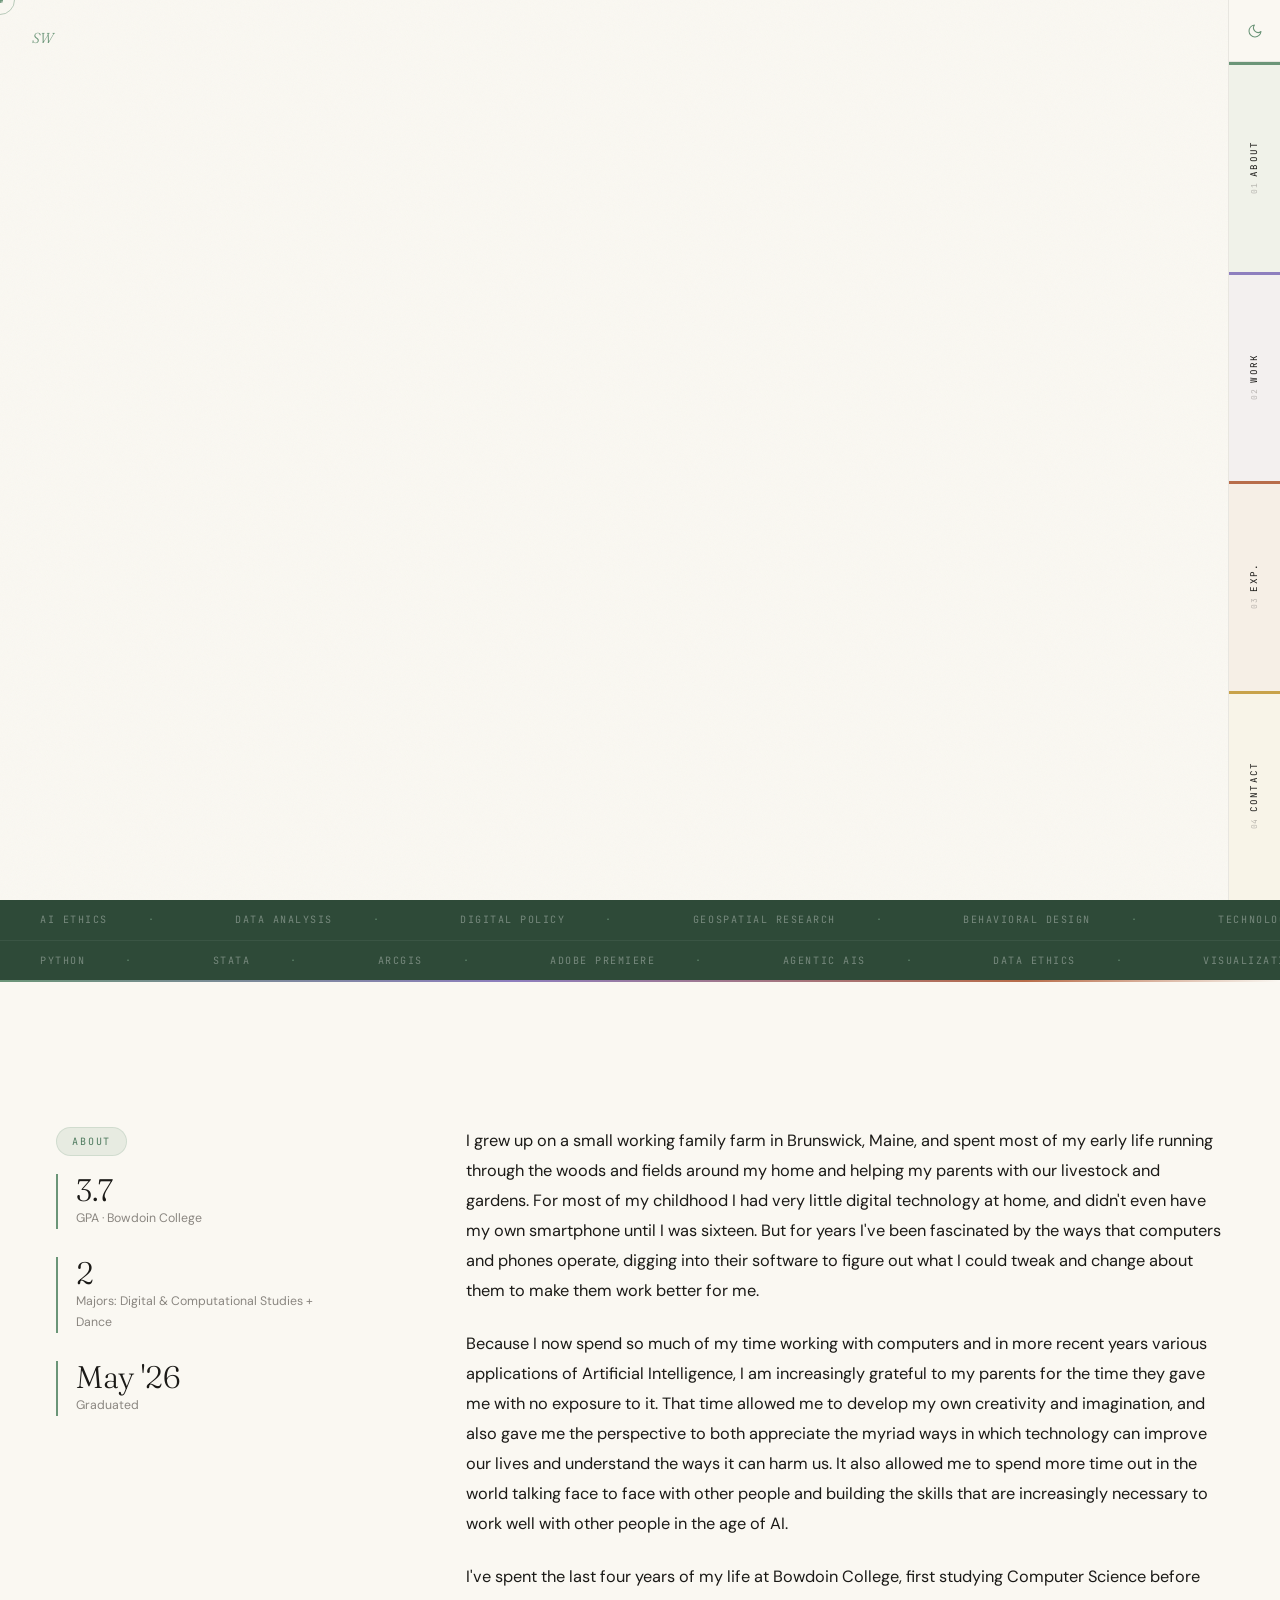
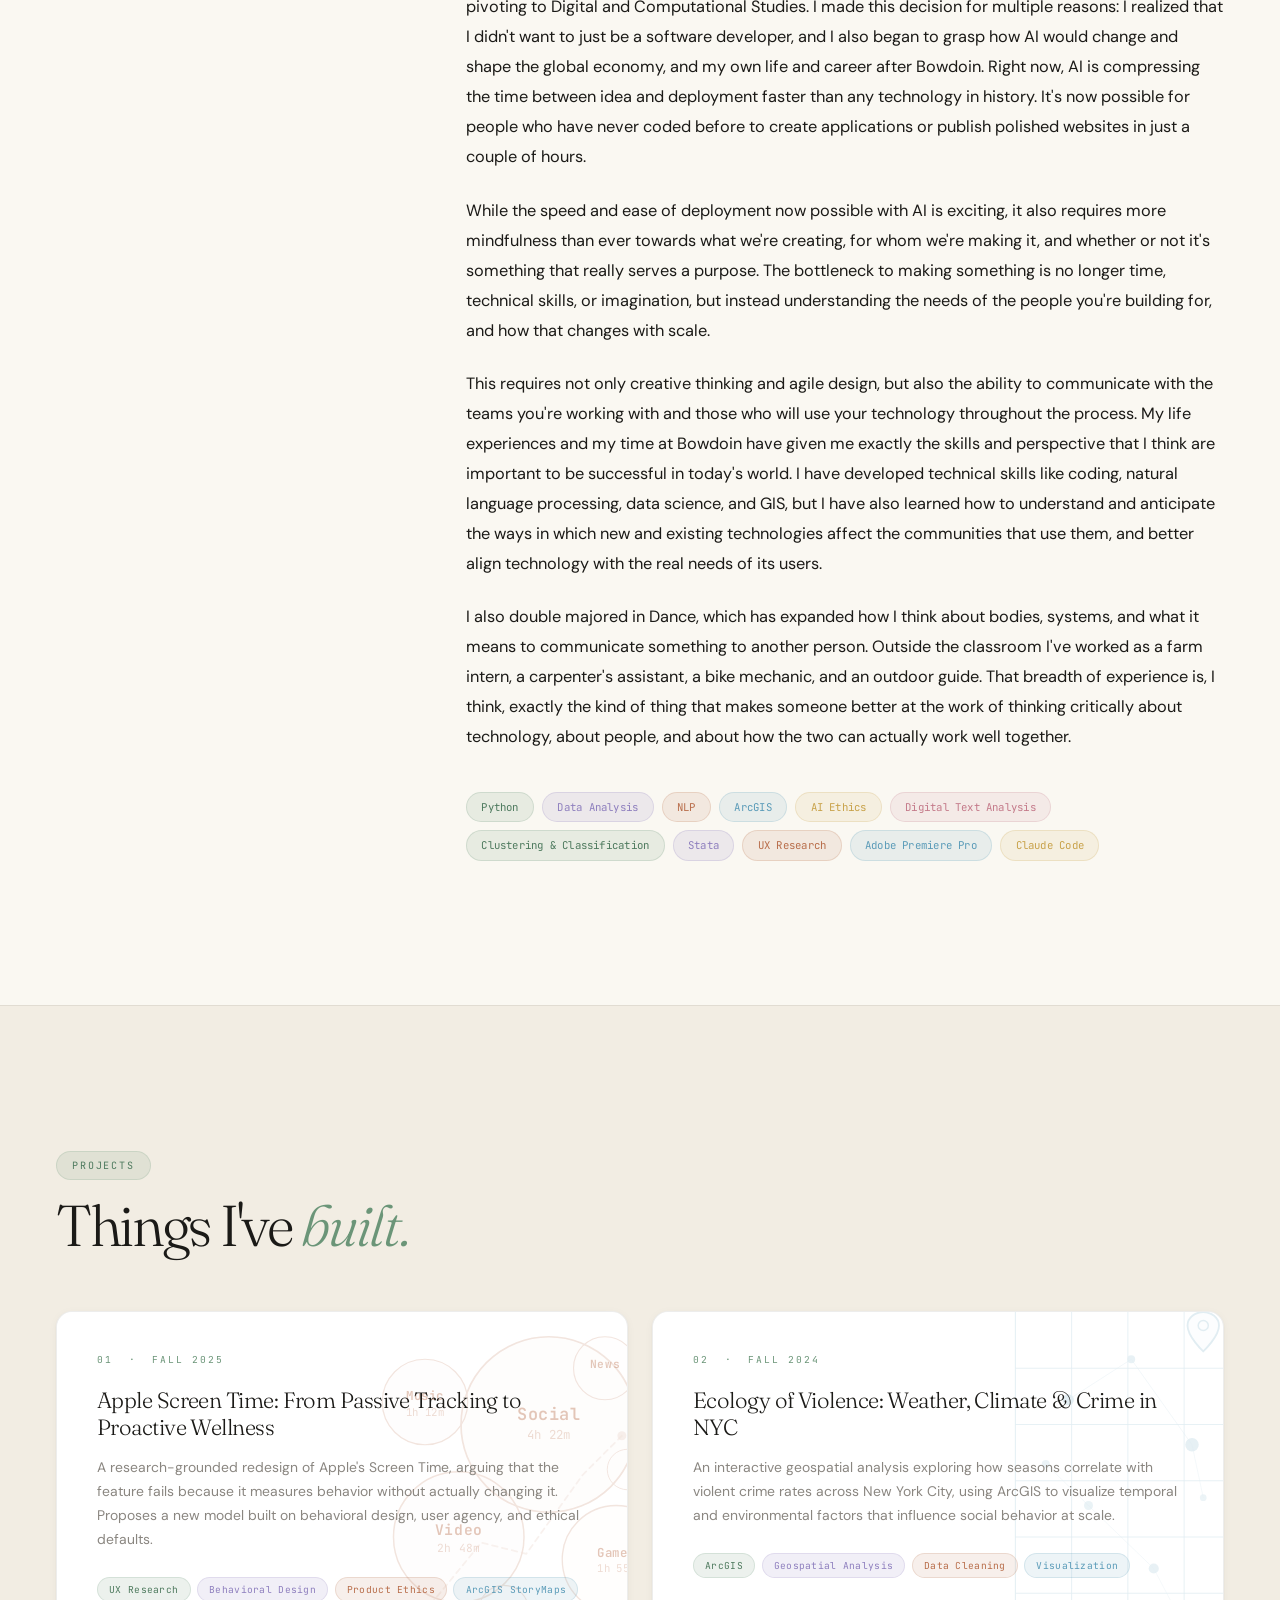
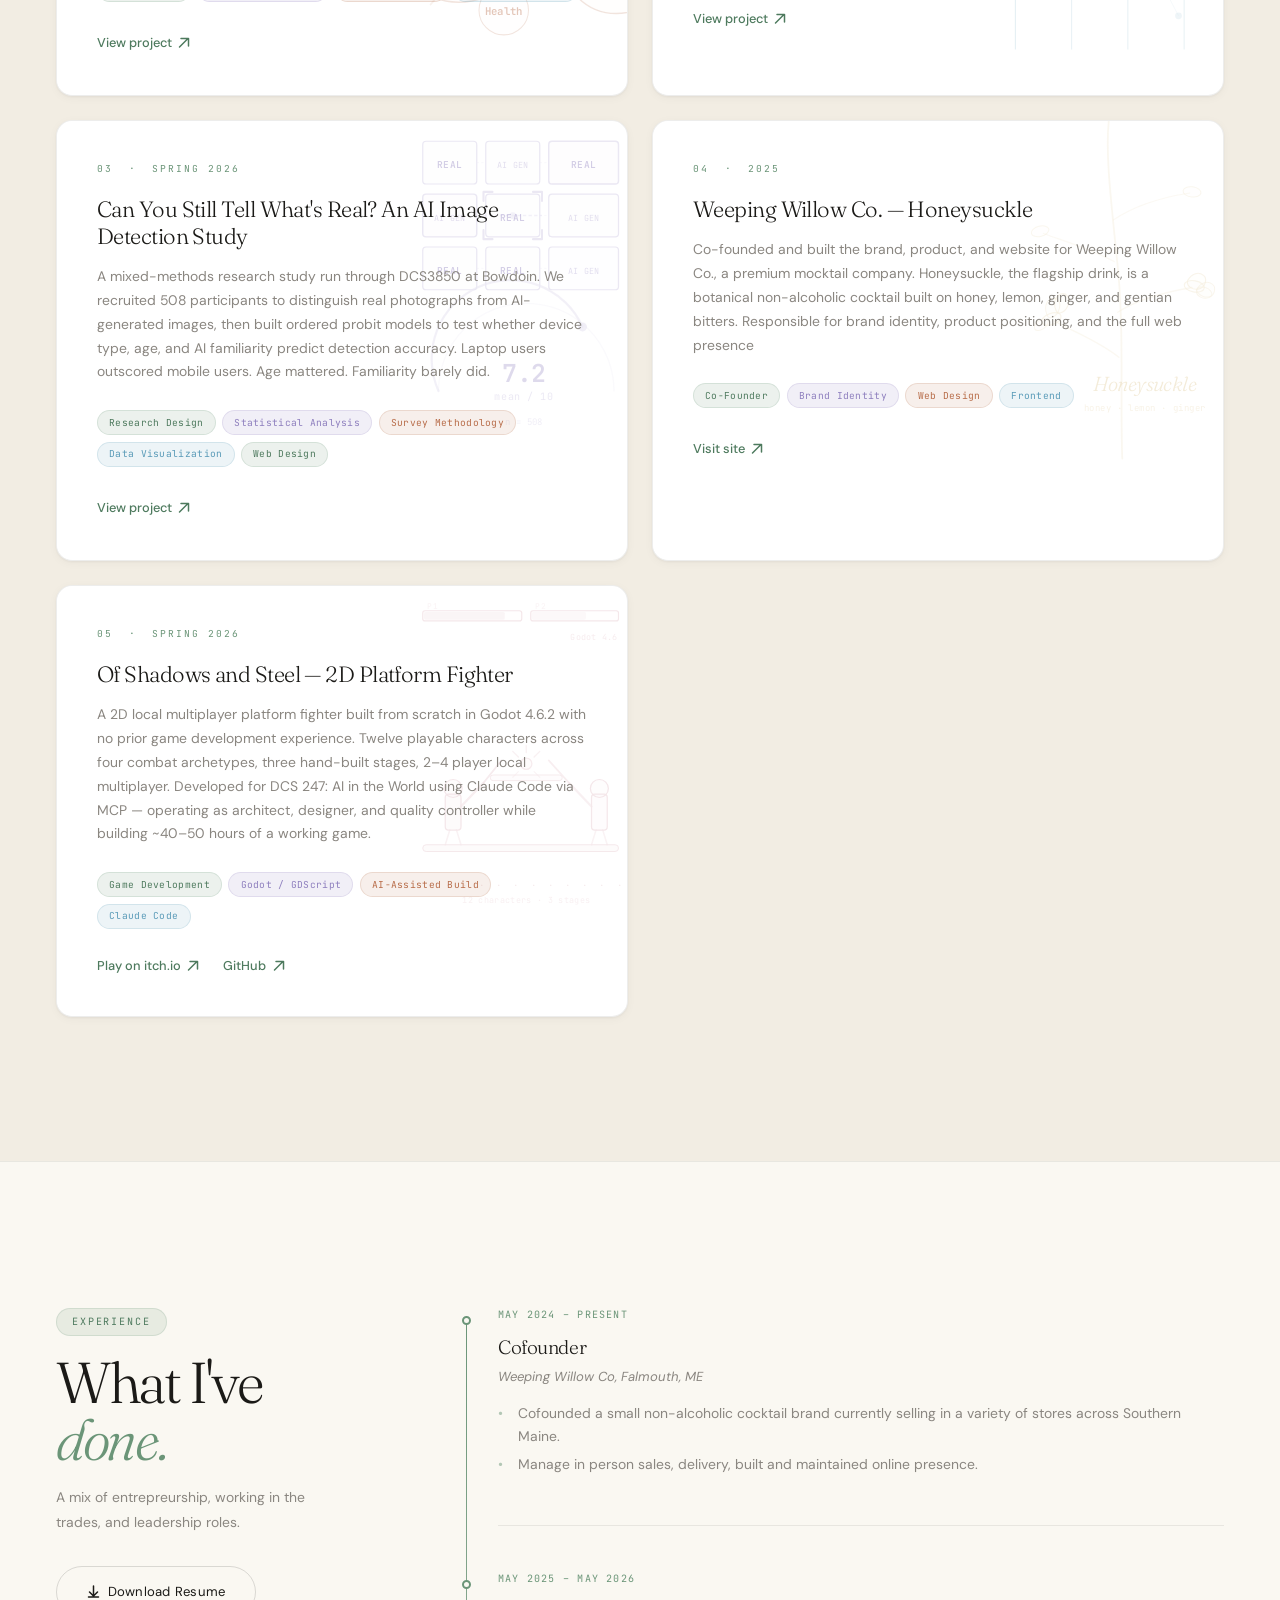
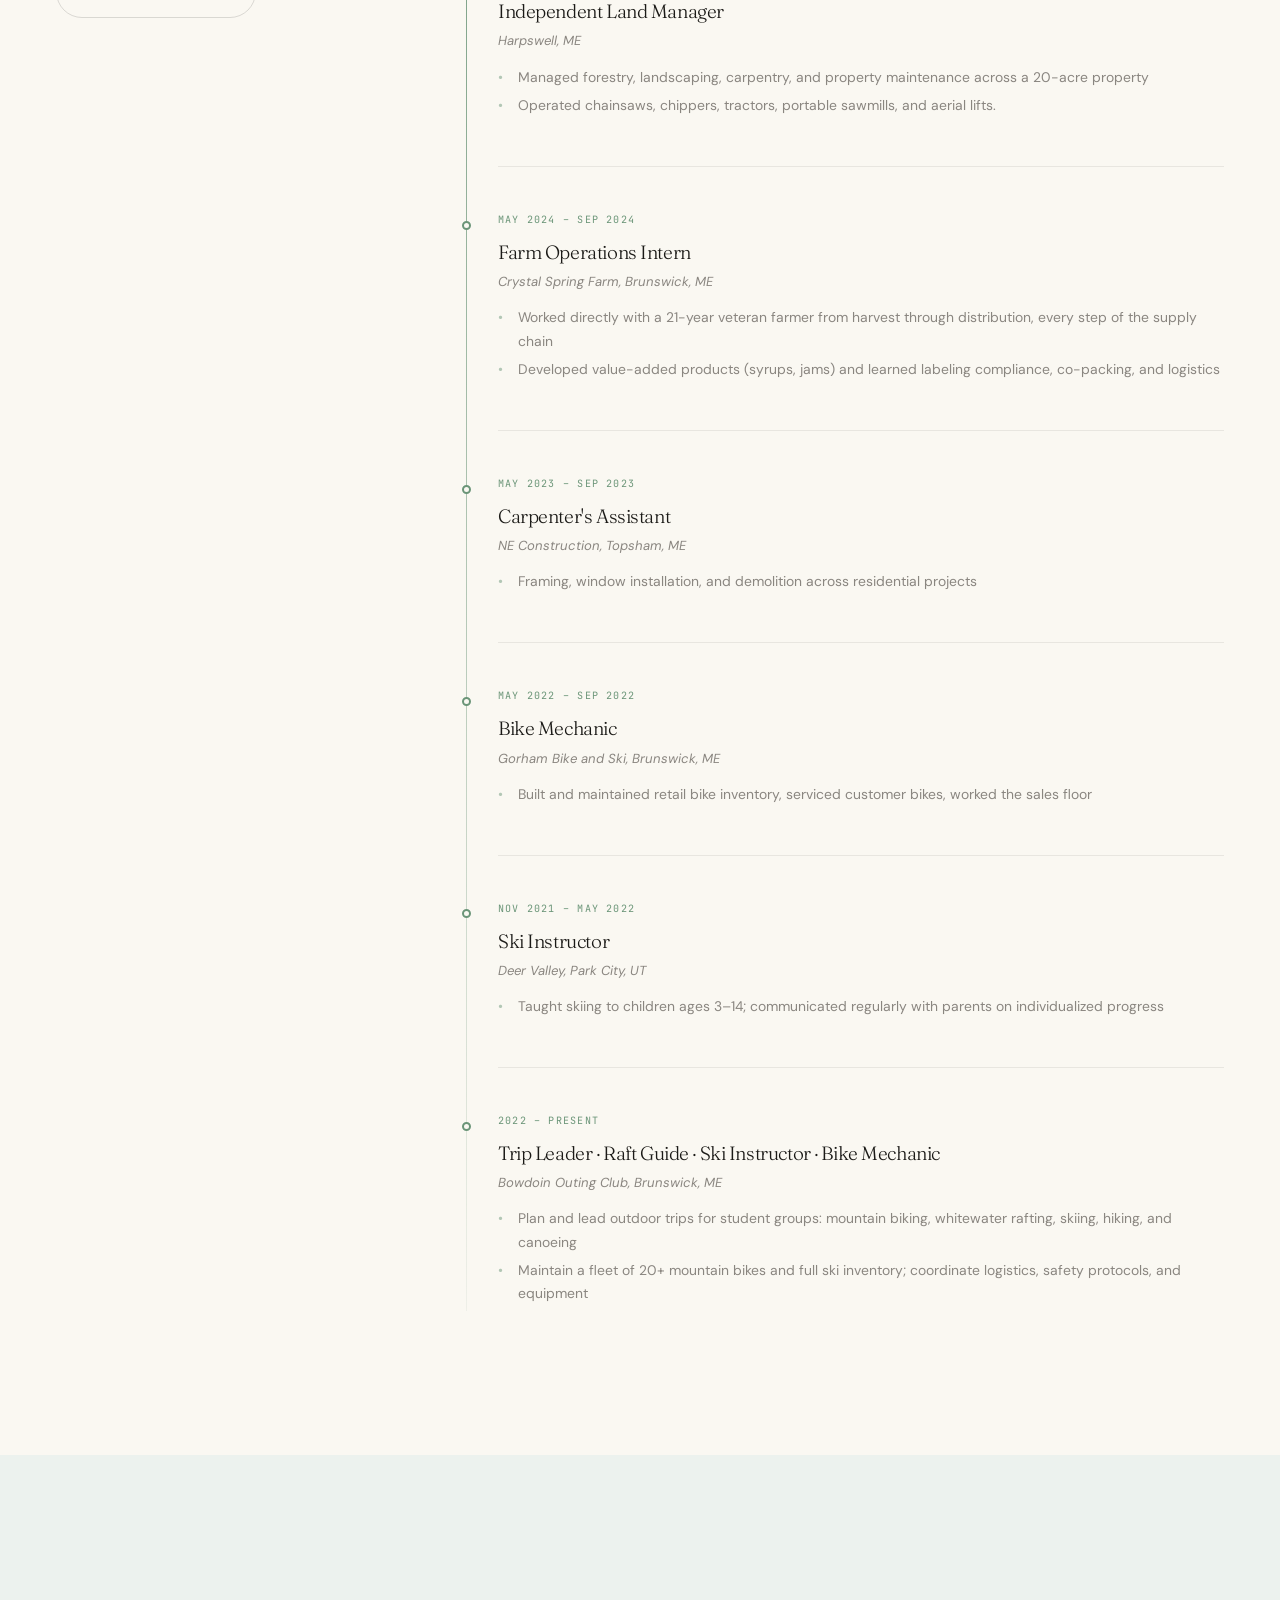
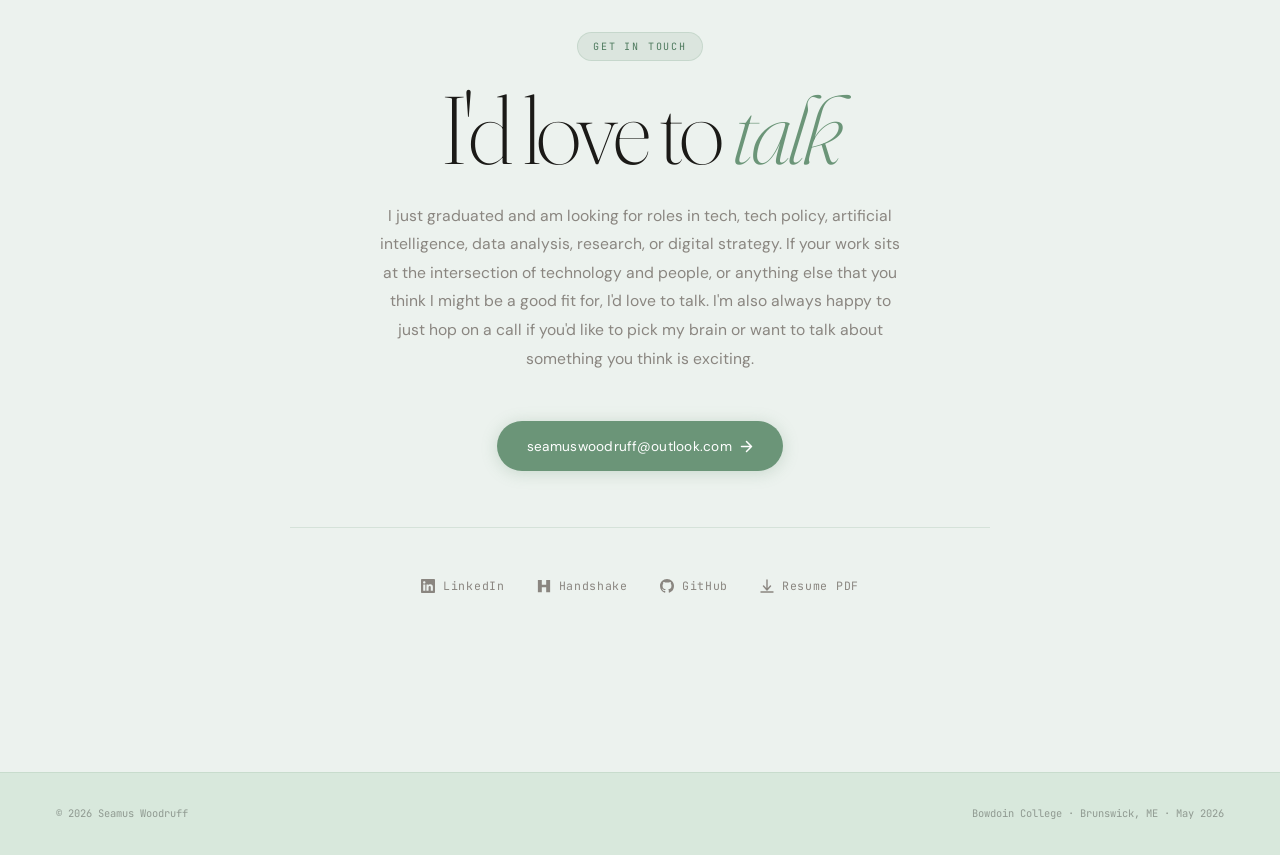
==== commit 3e18685c: "Updated about me section, resume, and added dark/light mode rewrote the about me section of the site" ====
--- a/index.html
+++ b/index.html
@@ -41,6 +41,63 @@
       --sh-lg:     0 16px 48px rgba(27,26,23,0.1),  0 4px 16px rgba(27,26,23,0.05);
     }
 
+    /* ─── Dark mode overrides ─── */
+    [data-theme="dark"] {
+      --bg:        #121820;
+      --bg-2:      #161D27;
+      --bg-card:   #1A2232;
+      --text:      #DCE4F0;
+      --muted:     #7A8699;
+      --sage:      #4E8060;
+      --sage-d:    #3D6B4E;
+      --sage-p:    rgba(78,128,96,0.18);
+      --border:    rgba(220,228,240,0.08);
+      --border-m:  rgba(220,228,240,0.14);
+      --sh-sm:     0 1px 3px rgba(0,0,0,0.3),  0 2px 10px rgba(0,0,0,0.2);
+      --sh-md:     0 4px 20px rgba(0,0,0,0.36), 0 1px 5px rgba(0,0,0,0.22);
+      --sh-lg:     0 16px 48px rgba(0,0,0,0.46), 0 4px 16px rgba(0,0,0,0.28);
+    }
+    [data-theme="dark"] #vnav {
+      background: rgba(18,24,32,0.94);
+    }
+    [data-theme="dark"] #contact {
+      background: #141C28;
+    }
+    [data-theme="dark"] footer {
+      background: #111826;
+    }
+    [data-theme="dark"] footer span {
+      color: rgba(220,228,240,.28);
+    }
+    [data-theme="dark"] .card-bg::after {
+      background: linear-gradient(100deg, var(--bg-card) 18%, transparent 55%);
+    }
+
+    /* ─── Smooth theme transitions ─── */
+    body, #vnav, .card, footer, #contact, #about, #projects, #experience,
+    .btn, .skill, .tag, .tl-dot, .hero-wrap, .marquee-wrap {
+      transition: background-color 0.32s ease, border-color 0.32s ease, color 0.32s ease;
+    }
+
+    /* ─── Theme toggle button ─── */
+    .theme-toggle {
+      background: none; border: none; padding: 0;
+      width: 100%; height: 100%;
+      display: flex; align-items: center; justify-content: center;
+      color: var(--sage); cursor: none;
+      transition: color 0.2s, opacity 0.2s;
+    }
+    .theme-toggle:hover { opacity: 0.65; }
+    .theme-toggle .icon-sun,
+    .theme-toggle .icon-moon {
+      position: absolute;
+      transition: opacity 0.25s ease, transform 0.35s cubic-bezier(.34,1.56,.64,1);
+    }
+    .theme-toggle .icon-sun  { opacity: 0; transform: rotate(90deg) scale(0.7); }
+    .theme-toggle .icon-moon { opacity: 1; transform: rotate(0deg)  scale(1);   }
+    [data-theme="dark"] .theme-toggle .icon-sun  { opacity: 1; transform: rotate(0deg)   scale(1);   }
+    [data-theme="dark"] .theme-toggle .icon-moon { opacity: 0; transform: rotate(-90deg) scale(0.7); }
+
     *, *::before, *::after { box-sizing: border-box; margin: 0; padding: 0; }
     html { scroll-behavior: smooth; }
     body {
@@ -230,7 +287,7 @@
     .hero-wrap {
       position: relative; min-height: 100vh;
       display: flex; flex-direction: column; justify-content: center;
-      overflow: hidden; background: var(--bg);
+      background: var(--bg);
     }
 
     /* Grain texture overlay — adds tactile depth without competing with content */
@@ -397,7 +454,7 @@
       font-weight: 200; line-height: .88; letter-spacing: -.04em;
       color: var(--text); margin-bottom: 2.25rem;
     }
-    .hero-name .line { display: block; overflow: hidden; }
+    .hero-name .line { display: block; }
     .hero-name .line-inner { display: block; }
     .hero-name .italic { font-style: italic; color: var(--sage); }
 
@@ -456,7 +513,7 @@
     .photo-frame { position: absolute; inset: 8px; border-radius: 50%; overflow: hidden; }
     .photo-frame img {
       width: 100%; height: 100%; object-fit: cover;
-      object-position: center 12%; display: block; will-change: transform;
+      object-position: center 12%; display: block;
     }
     .photo-caption {
       position: absolute; bottom: -2.2rem; left: 50%; transform: translateX(-50%);
@@ -474,8 +531,8 @@
     .marquee-strip { display: flex; overflow: hidden; padding: .7rem 0; }
     .marquee-strip + .marquee-strip { border-top: 1px solid rgba(255,255,255,.06); }
     .marquee-track { display: flex; white-space: nowrap; flex-shrink: 0; will-change: transform; }
-    .mtrack-l { animation: mLeft  26s linear infinite; }
-    .mtrack-r { animation: mRight 30s linear infinite; }
+    .mtrack-l { animation: mLeft  42s linear infinite; }
+    .mtrack-r { animation: mRight 48s linear infinite; }
     @keyframes mLeft  { 0%{transform:translateX(0)}    100%{transform:translateX(-50%)} }
     @keyframes mRight { 0%{transform:translateX(-50%)} 100%{transform:translateX(0)}    }
     .m-item {
@@ -613,7 +670,7 @@
       position: relative; z-index: 1;
     }
 
-    .card-cta { font-size: .8rem; color: var(--sage-d); display: inline-flex; align-items: center; gap: .4rem; font-weight: 500; position: relative; }
+    .card-cta { font-size: .8rem; color: var(--sage-d); display: inline-flex; align-items: center; gap: .4rem; font-weight: 500; position: relative; text-decoration: none; }
     .card-cta::after { content: ''; position: absolute; bottom: -1px; left: 0; width: 0; height: 1px; background: var(--sage); transition: width .25s; }
     .card:hover .card-cta::after { width: 100%; }
     .card-cta svg { transition: transform .2s; }
@@ -747,7 +804,7 @@
     </div>
     <div class="pl-name">
       <span class="pl-name-line"><span class="pl-name-inner">Seamus</span></span>
-      <span class="pl-name-line"><span class="pl-name-inner">Woodruff.</span></span>
+      <span class="pl-name-line"><span class="pl-name-inner">Woodruff</span></span>
     </div>
     <div class="pl-bar-wrap">
       <div class="pl-bar"></div>
@@ -755,12 +812,29 @@
   </div>
 
   <!-- ░░ LOGO MARK ░░ -->
-  <a class="logo-mark" href="#">Seamus Woodruff</a>
+  <a class="logo-mark vnav-mono" href="#">SW</a>
 
   <!-- ░░ VERTICAL NAV ░░ -->
   <nav id="vnav">
     <div class="vnav-top">
-      <a class="vnav-mono" href="#">SW</a>
+      <button id="theme-toggle" class="theme-toggle" aria-label="Toggle dark mode">
+        <!-- Sun — shown in dark mode -->
+        <svg class="icon-sun" width="17" height="17" viewBox="0 0 24 24" fill="none" stroke="currentColor" stroke-width="1.6" stroke-linecap="round" stroke-linejoin="round">
+          <circle cx="12" cy="12" r="4.5"/>
+          <line x1="12" y1="2"   x2="12" y2="5"/>
+          <line x1="12" y1="19"  x2="12" y2="22"/>
+          <line x1="4.22" y1="4.22"   x2="6.34" y2="6.34"/>
+          <line x1="17.66" y1="17.66" x2="19.78" y2="19.78"/>
+          <line x1="2"  y1="12"  x2="5"  y2="12"/>
+          <line x1="19" y1="12"  x2="22" y2="12"/>
+          <line x1="4.22" y1="19.78" x2="6.34" y2="17.66"/>
+          <line x1="17.66" y1="6.34" x2="19.78" y2="4.22"/>
+        </svg>
+        <!-- Moon — shown in light mode -->
+        <svg class="icon-moon" width="16" height="16" viewBox="0 0 24 24" fill="none" stroke="currentColor" stroke-width="1.6" stroke-linecap="round" stroke-linejoin="round">
+          <path d="M21 12.79A9 9 0 1 1 11.21 3 7 7 0 0 0 21 12.79z"/>
+        </svg>
+      </button>
     </div>
     <div class="vnav-links">
       <a href="#about" class="vnav-link" data-c="sage">
@@ -804,11 +878,11 @@
       <div class="hero-text">
         <h1 class="hero-name">
           <span class="line"><span class="line-inner">Seamus</span></span>
-          <span class="line"><span class="line-inner italic">Woodruff.</span></span>
+          <span class="line"><span class="line-inner italic">Woodruff</span></span>
         </h1>
 
         <p class="hero-sub">
-          I study how technology shapes the world, and how to make it do better. At the intersection of data, ethics, and human consequence.
+          I'm interested in working at the intersection of technology and human interaction, and building tech solutions that are well aligned with their users.
         </p>
 
         <div class="hero-ctas">
@@ -848,19 +922,21 @@
     <div class="about-inner">
       <div class="reveal">
         <div class="label">About</div>
-        <h2 class="about-aside-title">Tech is easy to build.<br><em>Harder to get right.</em></h2>
+
         <div class="stats">
           <div class="stat"><div class="stat-val">3.7</div><div class="stat-lbl">GPA · Bowdoin College</div></div>
-          <div class="stat"><div class="stat-val">2</div><div class="stat-lbl">Majors: DCS + Dance</div></div>
-          <div class="stat"><div class="stat-val">May '26</div><div class="stat-lbl">Graduating &amp; ready</div></div>
+          <div class="stat"><div class="stat-val">2</div><div class="stat-lbl">Majors: Digital &amp; Computational Studies + Dance</div></div>
+          <div class="stat"><div class="stat-val">May '26</div><div class="stat-lbl">Graduated</div></div>
         </div>
       </div>
 
       <div class="about-body reveal d1">
-        <p>I'm a Digital and Computational Studies senior at Bowdoin College, studying a major that asks not just what technology can do, but <strong>what it should do and who it affects.</strong> I've spent four years at the intersection of data analysis, AI ethics, and digital humanities, looking for work where that question actually matters.</p>
-        <p>Right now, AI is compressing the time between idea and deployment faster than any technology in history. That pace doesn't make people who ask <em>should we?</em> less relevant. It makes them <strong>more necessary than ever.</strong> The bottleneck is not building quickly. It's understanding what you are building, for whom, and what happens when it scales. That's the work I'm trained for, and the work I want to do.</p>
-        <p>In practice that means experience in data analysis and NLP pipelines, geospatial visualization, behavioral design research, UX methodology, digital text analysis. Different tools, same question: <em>what is this system actually doing, and to whom?</em> I move between the technical and the interpretive because the problems we are facing as a society do not fit neatly on one side.</p>
-        <p>I also double-major in Dance, which has expanded how I think about bodies, systems, and what it means to communicate something to another person. Outside the classroom I've worked as a farm intern, a carpenter's assistant, a bike mechanic, and an outdoor guide. That breadth of experience is, I think, exactly the kind of thing that makes someone better at the work of thinking critically about technology, about people, about what we're actually building.</p>
+        <p>I grew up on a small working family farm in Brunswick, Maine, and spent most of my early life running through the woods and fields around my home and helping my parents with our livestock and gardens. For most of my childhood I had very little digital technology at home, and didn't even have my own smartphone until I was sixteen. But for years I've been fascinated by the ways that computers and phones operate, digging into their software to figure out what I could tweak and change about them to make them work better for me.</p>
+        <p>Because I now spend so much of my time working with computers and in more recent years various applications of Artificial Intelligence, I am increasingly grateful to my parents for the time they gave me with no exposure to it. That time allowed me to develop my own creativity and imagination, and also gave me the perspective to both appreciate the myriad ways in which technology can improve our lives and understand the ways it can harm us. It also allowed me to spend more time out in the world talking face to face with other people and building the skills that are increasingly necessary to work well with other people in the age of AI.</p>
+        <p>I've spent the last four years of my life at Bowdoin College, first studying Computer Science before pivoting to Digital and Computational Studies. I made this decision for multiple reasons: I realized that I didn't want to just be a software developer, and I also began to grasp how AI would change and shape the global economy, and my own life and career after Bowdoin. Right now, AI is compressing the time between idea and deployment faster than any technology in history. It's now possible for people who have never coded before to create applications or publish polished websites in just a couple of hours.</p>
+        <p>While the speed and ease of deployment now possible with AI is exciting, it also requires more mindfulness than ever towards what we're creating, for whom we're making it, and whether or not it's something that really serves a purpose. The bottleneck to making something is no longer time, technical skills, or imagination, but instead understanding the needs of the people you're building for, and how that changes with scale.</p>
+        <p>This requires not only creative thinking and agile design, but also the ability to communicate with the teams you're working with and those who will use your technology throughout the process. My life experiences and my time at Bowdoin have given me exactly the skills and perspective that I think are important to be successful in today's world. I have developed technical skills like coding, natural language processing, data science, and GIS, but I have also learned how to understand and anticipate the ways in which new and existing technologies affect the communities that use them, and better align technology with the real needs of its users.</p>
+        <p>I also double majored in Dance, which has expanded how I think about bodies, systems, and what it means to communicate something to another person. Outside the classroom I've worked as a farm intern, a carpenter's assistant, a bike mechanic, and an outdoor guide. That breadth of experience is, I think, exactly the kind of thing that makes someone better at the work of thinking critically about technology, about people, and about how the two can actually work well together.</p>
 
         <div class="skills">
           <span class="skill">Python</span>
@@ -962,13 +1038,201 @@
           </div>
           <div class="card-num">02 &nbsp;·&nbsp; FALL 2024</div>
           <h3 class="card-title">Ecology of Violence: Weather, Climate &amp; Crime in NYC</h3>
-          <p class="card-desc">An interactive geospatial analysis exploring how weather patterns correlate with violent crime rates across New York City, using ArcGIS to visualize temporal and environmental factors that influence social behavior at scale.</p>
+          <p class="card-desc">An interactive geospatial analysis exploring how seasons correlate with violent crime rates across New York City, using ArcGIS to visualize temporal and environmental factors that influence social behavior at scale.</p>
           <div class="card-tags">
             <span class="tag">ArcGIS</span><span class="tag">Geospatial Analysis</span>
             <span class="tag">Data Cleaning</span><span class="tag">Visualization</span>
           </div>
           <span class="card-cta">View project <svg width="12" height="12" viewBox="0 0 12 12" fill="none"><path d="M1.5 10L10 1.5M3 1.5h7.5V9" stroke="currentColor" stroke-width="1.5" stroke-linecap="round" stroke-linejoin="round"/></svg></span>
         </a>
+
+        <a href="https://seamuswoodruff.github.io/ai-detection" target="_blank" rel="noopener" class="card reveal d3" style="cursor:none;">
+          <div class="card-accent-line"></div>
+          <!-- Image classification grid — AI detection theme -->
+          <div class="card-bg" aria-hidden="true">
+            <svg viewBox="0 0 380 300" fill="none" preserveAspectRatio="xMaxYMin meet">
+              <!-- Image frame grid -->
+              <rect x="198" y="18"  width="48" height="38" rx="3" stroke="#8E7FBE" stroke-width="1.1" fill="rgba(142,127,190,.05)"/>
+              <rect x="254" y="18"  width="48" height="38" rx="3" stroke="#8E7FBE" stroke-width="1.1" fill="rgba(142,127,190,.05)"/>
+              <rect x="310" y="18"  width="62" height="38" rx="3" stroke="#8E7FBE" stroke-width="1.3" fill="rgba(142,127,190,.08)"/>
+              <rect x="198" y="65"  width="48" height="38" rx="3" stroke="#8E7FBE" stroke-width="1.3" fill="rgba(142,127,190,.08)"/>
+              <rect x="254" y="65"  width="48" height="38" rx="3" stroke="#8E7FBE" stroke-width="1.1" fill="rgba(142,127,190,.05)"/>
+              <rect x="310" y="65"  width="62" height="38" rx="3" stroke="#8E7FBE" stroke-width="1.1" fill="rgba(142,127,190,.05)"/>
+              <rect x="198" y="112" width="48" height="38" rx="3" stroke="#8E7FBE" stroke-width="1.1" fill="rgba(142,127,190,.05)"/>
+              <rect x="254" y="112" width="48" height="38" rx="3" stroke="#8E7FBE" stroke-width="1.1" fill="rgba(142,127,190,.05)"/>
+              <rect x="310" y="112" width="62" height="38" rx="3" stroke="#8E7FBE" stroke-width="1.1" fill="rgba(142,127,190,.06)"/>
+              <!-- Scan-corner brackets on center frame -->
+              <path d="M252 63 L252 71 M252 63 L260 63" stroke="#8E7FBE" stroke-width="1.8" stroke-linecap="round"/>
+              <path d="M304 63 L304 71 M304 63 L296 63" stroke="#8E7FBE" stroke-width="1.8" stroke-linecap="round"/>
+              <path d="M252 105 L252 97 M252 105 L260 105" stroke="#8E7FBE" stroke-width="1.8" stroke-linecap="round"/>
+              <path d="M304 105 L304 97 M304 105 L296 105" stroke="#8E7FBE" stroke-width="1.8" stroke-linecap="round"/>
+              <!-- Horizontal scan line crossing the center frame -->
+              <line x1="252" y1="84" x2="304" y2="84" stroke="#8E7FBE" stroke-width="1.2" stroke-dasharray="3 2" opacity=".6"/>
+              <!-- Dot crosshair in center of scanned frame -->
+              <circle cx="278" cy="84" r="3" fill="#8E7FBE" opacity=".55"/>
+              <!-- Score gauge arc -->
+              <path d="M212 240 A60 60 0 0 1 368 240" stroke="#8E7FBE" stroke-width="1.2" opacity=".22" stroke-linecap="round"/>
+              <path d="M212 240 A60 60 0 0 1 340 183" stroke="#8E7FBE" stroke-width="2"   opacity=".6"  stroke-linecap="round"/>
+              <circle cx="340" cy="183" r="4" fill="#8E7FBE" opacity=".7"/>
+              <!-- Dashed connector lines between frames -->
+              <line x1="246" y1="37" x2="254" y2="37" stroke="#8E7FBE" stroke-width=".8" opacity=".3" stroke-dasharray="2 2"/>
+              <line x1="302" y1="37" x2="310" y2="37" stroke="#8E7FBE" stroke-width=".8" opacity=".3" stroke-dasharray="2 2"/>
+              <line x1="246" y1="84" x2="254" y2="84" stroke="#8E7FBE" stroke-width=".8" opacity=".3" stroke-dasharray="2 2"/>
+              <line x1="302" y1="84" x2="310" y2="84" stroke="#8E7FBE" stroke-width=".8" opacity=".3" stroke-dasharray="2 2"/>
+              <line x1="246" y1="131" x2="254" y2="131" stroke="#8E7FBE" stroke-width=".8" opacity=".3" stroke-dasharray="2 2"/>
+              <line x1="302" y1="131" x2="310" y2="131" stroke="#8E7FBE" stroke-width=".8" opacity=".3" stroke-dasharray="2 2"/>
+            </svg>
+            <!-- Labels overlay: REAL / AI GEN classifications -->
+            <svg class="card-bg-labels" viewBox="0 0 380 300" fill="none" preserveAspectRatio="xMaxYMin meet">
+              <text x="222" y="42"  text-anchor="middle" font-family="'JetBrains Mono',monospace" font-size="8.5"  font-weight="600" fill="#8E7FBE" letter-spacing=".5">REAL</text>
+              <text x="278" y="42"  text-anchor="middle" font-family="'JetBrains Mono',monospace" font-size="7.5"  fill="#8E7FBE" opacity=".65" letter-spacing=".3">AI GEN</text>
+              <text x="341" y="42"  text-anchor="middle" font-family="'JetBrains Mono',monospace" font-size="8.5"  font-weight="600" fill="#8E7FBE" letter-spacing=".5">REAL</text>
+              <text x="222" y="89"  text-anchor="middle" font-family="'JetBrains Mono',monospace" font-size="7.5"  fill="#8E7FBE" opacity=".65" letter-spacing=".3">AI GEN</text>
+              <text x="278" y="89"  text-anchor="middle" font-family="'JetBrains Mono',monospace" font-size="8.5"  font-weight="600" fill="#8E7FBE" letter-spacing=".5">REAL</text>
+              <text x="341" y="89"  text-anchor="middle" font-family="'JetBrains Mono',monospace" font-size="7.5"  fill="#8E7FBE" opacity=".65" letter-spacing=".3">AI GEN</text>
+              <text x="222" y="136" text-anchor="middle" font-family="'JetBrains Mono',monospace" font-size="8.5"  font-weight="600" fill="#8E7FBE" letter-spacing=".5">REAL</text>
+              <text x="278" y="136" text-anchor="middle" font-family="'JetBrains Mono',monospace" font-size="8.5"  font-weight="600" fill="#8E7FBE" letter-spacing=".5">REAL</text>
+              <text x="341" y="136" text-anchor="middle" font-family="'JetBrains Mono',monospace" font-size="7.5"  fill="#8E7FBE" opacity=".65" letter-spacing=".3">AI GEN</text>
+              <!-- Score -->
+              <text x="288" y="232" text-anchor="middle" font-family="'JetBrains Mono',monospace" font-size="22" font-weight="600" fill="#8E7FBE" opacity=".75" letter-spacing="-.5">7.2</text>
+              <text x="288" y="248" text-anchor="middle" font-family="'JetBrains Mono',monospace" font-size="9" fill="#8E7FBE" opacity=".45" letter-spacing=".5">mean / 10</text>
+              <!-- n= -->
+              <text x="288" y="270" text-anchor="middle" font-family="'JetBrains Mono',monospace" font-size="8" fill="#8E7FBE" opacity=".35" letter-spacing=".3">n = 508</text>
+            </svg>
+          </div>
+          <div class="card-num">03 &nbsp;·&nbsp; SPRING 2026</div>
+          <h3 class="card-title">Can You Still Tell What's Real? An AI Image Detection Study</h3>
+          <p class="card-desc">A mixed-methods research study run through DCS3850 at Bowdoin. We recruited 508 participants to distinguish real photographs from AI-generated images, then built ordered probit models to test whether device type, age, and AI familiarity predict detection accuracy. Laptop users outscored mobile users. Age mattered. Familiarity barely did.</p>
+          <div class="card-tags">
+            <span class="tag">Research Design</span><span class="tag">Statistical Analysis</span>
+            <span class="tag">Survey Methodology</span><span class="tag">Data Visualization</span>
+            <span class="tag">Web Design</span>
+          </div>
+          <span class="card-cta">View project <svg width="12" height="12" viewBox="0 0 12 12" fill="none"><path d="M1.5 10L10 1.5M3 1.5h7.5V9" stroke="currentColor" stroke-width="1.5" stroke-linecap="round" stroke-linejoin="round"/></svg></span>
+        </a>
+
+        <a href="https://weepingwillowco.com" target="_blank" rel="noopener" class="card reveal d4" style="cursor:none;">
+          <div class="card-accent-line"></div>
+          <!-- Botanical / honeysuckle motif — warm golden tones -->
+          <div class="card-bg" aria-hidden="true">
+            <svg viewBox="0 0 380 300" fill="none" preserveAspectRatio="xMaxYMin meet">
+              <!-- Main stem, slightly curved -->
+              <path d="M290 300 C288 240 292 180 285 120 C280 70 275 30 278 0" stroke="#C8A24A" stroke-width="1.6" stroke-linecap="round" opacity=".45"/>
+              <!-- Branch left 1 -->
+              <path d="M287 210 C268 195 248 188 230 178" stroke="#C8A24A" stroke-width="1.2" stroke-linecap="round" opacity=".4"/>
+              <!-- Branch right 1 -->
+              <path d="M286 170 C305 158 328 152 352 148" stroke="#C8A24A" stroke-width="1.2" stroke-linecap="round" opacity=".4"/>
+              <!-- Branch left 2 -->
+              <path d="M283 125 C262 114 242 108 220 100" stroke="#C8A24A" stroke-width="1.1" stroke-linecap="round" opacity=".35"/>
+              <!-- Branch right 2 -->
+              <path d="M282 88  C300 76  324 68  350 64" stroke="#C8A24A" stroke-width="1.1" stroke-linecap="round" opacity=".35"/>
+              <!-- Small leaf pairs on branch ends — left 1 -->
+              <ellipse cx="227" cy="176" rx="9" ry="5" transform="rotate(-20 227 176)" stroke="#C8A24A" stroke-width="1" fill="rgba(200,162,74,.07)" opacity=".6"/>
+              <ellipse cx="218" cy="181" rx="7" ry="4" transform="rotate(-35 218 181)" stroke="#C8A24A" stroke-width=".9" fill="rgba(200,162,74,.06)" opacity=".5"/>
+              <!-- Small leaf pairs on branch ends — right 1 -->
+              <ellipse cx="354" cy="147" rx="9" ry="5" transform="rotate(10 354 147)" stroke="#C8A24A" stroke-width="1" fill="rgba(200,162,74,.07)" opacity=".6"/>
+              <ellipse cx="363" cy="152" rx="7" ry="4" transform="rotate(22 363 152)" stroke="#C8A24A" stroke-width=".9" fill="rgba(200,162,74,.06)" opacity=".5"/>
+              <!-- Small leaf pairs — left 2 -->
+              <ellipse cx="217" cy="98" rx="8" ry="4.5" transform="rotate(-15 217 98)" stroke="#C8A24A" stroke-width=".9" fill="rgba(200,162,74,.06)" opacity=".5"/>
+              <!-- Small leaf pairs — right 2 -->
+              <ellipse cx="352" cy="63" rx="8" ry="4.5" transform="rotate(8 352 63)" stroke="#C8A24A" stroke-width=".9" fill="rgba(200,162,74,.06)" opacity=".5"/>
+              <!-- Honeysuckle flower clusters — tubular petals -->
+              <!-- Cluster at left 1 branch tip -->
+              <path d="M232 170 C228 163 230 156 235 154 C240 152 244 157 242 163 C240 170 234 172 232 170Z" stroke="#C8A24A" stroke-width="1" fill="rgba(200,162,74,.1)" opacity=".65"/>
+              <path d="M224 174 C220 167 222 160 227 158 C232 156 236 161 234 167 C232 174 226 176 224 174Z" stroke="#C8A24A" stroke-width=".9" fill="rgba(200,162,74,.08)" opacity=".55"/>
+              <!-- Cluster at right 1 branch tip -->
+              <path d="M348 142 C352 135 358 134 362 137 C366 140 364 147 359 149 C353 151 347 147 348 142Z" stroke="#C8A24A" stroke-width="1" fill="rgba(200,162,74,.1)" opacity=".65"/>
+              <path d="M356 150 C360 143 366 142 370 145 C374 148 372 155 367 157 C361 159 355 155 356 150Z" stroke="#C8A24A" stroke-width=".9" fill="rgba(200,162,74,.08)" opacity=".55"/>
+              <!-- Subtle radial glow behind the composition -->
+              <circle cx="300" cy="150" r="90" fill="radial-gradient" opacity=".03" stroke="none"/>
+            </svg>
+            <!-- Label overlay -->
+            <svg class="card-bg-labels" viewBox="0 0 380 300" fill="none" preserveAspectRatio="xMaxYMin meet">
+              <text x="310" y="240" text-anchor="middle" font-family="'Fraunces',serif" font-style="italic" font-size="18" font-weight="300" fill="#C8A24A" opacity=".55" letter-spacing="-.5">Honeysuckle</text>
+              <text x="310" y="258" text-anchor="middle" font-family="'JetBrains Mono',monospace" font-size="8" fill="#C8A24A" opacity=".35" letter-spacing=".5">honey · lemon · ginger</text>
+            </svg>
+          </div>
+          <div class="card-num">04 &nbsp;·&nbsp; 2025</div>
+          <h3 class="card-title">Weeping Willow Co. — Honeysuckle</h3>
+          <p class="card-desc">Co-founded and built the brand, product, and website for Weeping Willow Co., a premium mocktail company. Honeysuckle, the flagship drink, is a botanical non-alcoholic cocktail built on honey, lemon, ginger, and gentian bitters. Responsible for brand identity, product positioning, and the full web presence</p>
+          <div class="card-tags">
+            <span class="tag">Co-Founder</span><span class="tag">Brand Identity</span>
+            <span class="tag">Web Design</span><span class="tag">Frontend</span>
+          </div>
+          <span class="card-cta">Visit site <svg width="12" height="12" viewBox="0 0 12 12" fill="none"><path d="M1.5 10L10 1.5M3 1.5h7.5V9" stroke="currentColor" stroke-width="1.5" stroke-linecap="round" stroke-linejoin="round"/></svg></span>
+        </a>
+
+        <div class="card reveal d1">
+          <div class="card-accent-line"></div>
+          <!-- Platform fighter — HP bars, silhouettes, crossed weapons -->
+          <div class="card-bg" aria-hidden="true">
+            <svg viewBox="0 0 380 300" fill="none" preserveAspectRatio="xMaxYMin meet">
+              <!-- HP bar track — player 1 -->
+              <rect x="198" y="22" width="88" height="9" rx="2" stroke="#C47A8A" stroke-width="1" fill="rgba(196,122,138,.06)"/>
+              <rect x="199" y="23" width="72" height="7" rx="1.5" fill="rgba(196,122,138,.35)"/>
+              <!-- HP bar track — player 2 -->
+              <rect x="294" y="22" width="78" height="9" rx="2" stroke="#C47A8A" stroke-width="1" fill="rgba(196,122,138,.06)"/>
+              <rect x="295" y="23" width="48" height="7" rx="1.5" fill="rgba(196,122,138,.25)"/>
+              <!-- HP labels -->
+              <text x="202" y="20" font-family="'JetBrains Mono',monospace" font-size="7" fill="#C47A8A" opacity=".5" letter-spacing=".08em">P1</text>
+              <text x="298" y="20" font-family="'JetBrains Mono',monospace" font-size="7" fill="#C47A8A" opacity=".5" letter-spacing=".08em">P2</text>
+              <!-- Platform / ground -->
+              <rect x="198" y="230" width="174" height="6" rx="3" fill="rgba(196,122,138,.18)" stroke="#C47A8A" stroke-width=".8"/>
+              <!-- Floating platform mid -->
+              <rect x="258" y="168" width="64" height="5" rx="2.5" fill="rgba(196,122,138,.12)" stroke="#C47A8A" stroke-width=".7"/>
+              <!-- Fighter silhouette LEFT — facing right, weapon raised -->
+              <!-- Body -->
+              <rect x="218" y="185" width="14" height="32" rx="3" fill="rgba(196,122,138,.18)" stroke="#C47A8A" stroke-width="1.1"/>
+              <!-- Head -->
+              <circle cx="225" cy="180" r="8" fill="rgba(196,122,138,.14)" stroke="#C47A8A" stroke-width="1.1"/>
+              <!-- Sword arm — raised diagonal -->
+              <line x1="232" y1="196" x2="252" y2="175" stroke="#C47A8A" stroke-width="2" stroke-linecap="round" opacity=".7"/>
+              <!-- Sword blade -->
+              <line x1="252" y1="175" x2="268" y2="155" stroke="#C47A8A" stroke-width="1.5" stroke-linecap="round" opacity=".8"/>
+              <!-- Fighter silhouette RIGHT — facing left, weapon raised -->
+              <!-- Body -->
+              <rect x="348" y="185" width="14" height="32" rx="3" fill="rgba(196,122,138,.12)" stroke="#C47A8A" stroke-width="1.1"/>
+              <!-- Head -->
+              <circle cx="355" cy="180" r="8" fill="rgba(196,122,138,.1)" stroke="#C47A8A" stroke-width="1.1"/>
+              <!-- Sword arm — raised diagonal -->
+              <line x1="348" y1="196" x2="328" y2="175" stroke="#C47A8A" stroke-width="2" stroke-linecap="round" opacity=".6"/>
+              <!-- Sword blade -->
+              <line x1="328" y1="175" x2="310" y2="155" stroke="#C47A8A" stroke-width="1.5" stroke-linecap="round" opacity=".7"/>
+              <!-- Clash sparks where weapons meet -->
+              <circle cx="290" cy="158" r="5" stroke="#C47A8A" stroke-width="1.2" fill="rgba(196,122,138,.15)" opacity=".8"/>
+              <line x1="290" y1="148" x2="290" y2="142" stroke="#C47A8A" stroke-width="1.2" stroke-linecap="round" opacity=".6"/>
+              <line x1="283" y1="152" x2="278" y2="147" stroke="#C47A8A" stroke-width="1.2" stroke-linecap="round" opacity=".6"/>
+              <line x1="297" y1="152" x2="302" y2="147" stroke="#C47A8A" stroke-width="1.2" stroke-linecap="round" opacity=".6"/>
+              <line x1="283" y1="165" x2="278" y2="170" stroke="#C47A8A" stroke-width="1"   stroke-linecap="round" opacity=".45"/>
+              <line x1="297" y1="165" x2="302" y2="170" stroke="#C47A8A" stroke-width="1"   stroke-linecap="round" opacity=".45"/>
+              <!-- Legs left fighter -->
+              <line x1="222" y1="217" x2="218" y2="230" stroke="#C47A8A" stroke-width="1.4" stroke-linecap="round" opacity=".55"/>
+              <line x1="228" y1="217" x2="232" y2="230" stroke="#C47A8A" stroke-width="1.4" stroke-linecap="round" opacity=".55"/>
+              <!-- Legs right fighter -->
+              <line x1="352" y1="217" x2="348" y2="230" stroke="#C47A8A" stroke-width="1.4" stroke-linecap="round" opacity=".5"/>
+              <line x1="358" y1="217" x2="362" y2="230" stroke="#C47A8A" stroke-width="1.4" stroke-linecap="round" opacity=".5"/>
+            </svg>
+            <svg class="card-bg-labels" viewBox="0 0 380 300" fill="none" preserveAspectRatio="xMaxYMin meet">
+              <!-- Character roster dots — 12 characters -->
+              <text x="290" y="268" text-anchor="middle" font-family="'JetBrains Mono',monospace" font-size="8" fill="#C47A8A" opacity=".4" letter-spacing=".4em">· · · · · · · · · · · ·</text>
+              <text x="290" y="282" text-anchor="middle" font-family="'JetBrains Mono',monospace" font-size="7.5" fill="#C47A8A" opacity=".3" letter-spacing=".3">12 characters · 3 stages</text>
+              <!-- Godot label -->
+              <text x="371" y="48" text-anchor="end" font-family="'JetBrains Mono',monospace" font-size="7.5" fill="#C47A8A" opacity=".38" letter-spacing=".2">Godot 4.6</text>
+            </svg>
+          </div>
+          <div class="card-num">05 &nbsp;·&nbsp; SPRING 2026</div>
+          <h3 class="card-title">Of Shadows and Steel — 2D Platform Fighter</h3>
+          <p class="card-desc">A 2D local multiplayer platform fighter built from scratch in Godot 4.6.2 with no prior game development experience. Twelve playable characters across four combat archetypes, three hand-built stages, 2–4 player local multiplayer. Developed for DCS 247: AI in the World using Claude Code via MCP — operating as architect, designer, and quality controller while building ~40–50 hours of a working game.</p>
+          <div class="card-tags">
+            <span class="tag">Game Development</span><span class="tag">Godot / GDScript</span>
+            <span class="tag">AI-Assisted Build</span><span class="tag">Claude Code</span>
+          </div>
+          <div style="display:flex;gap:1.5rem;align-items:center;">
+            <a href="https://seamuswoodruf.itch.io/of-shadows-and-steel" target="_blank" rel="noopener" class="card-cta" style="cursor:none;">Play on itch.io <svg width="12" height="12" viewBox="0 0 12 12" fill="none"><path d="M1.5 10L10 1.5M3 1.5h7.5V9" stroke="currentColor" stroke-width="1.5" stroke-linecap="round" stroke-linejoin="round"/></svg></a>
+            <a href="https://github.com/seamuswoodruff/fantasy-fighter" target="_blank" rel="noopener" class="card-cta" style="cursor:none;">GitHub <svg width="12" height="12" viewBox="0 0 12 12" fill="none"><path d="M1.5 10L10 1.5M3 1.5h7.5V9" stroke="currentColor" stroke-width="1.5" stroke-linecap="round" stroke-linejoin="round"/></svg></a>
+          </div>
+        </div>
+
       </div>
     </div>
   </section>
@@ -978,8 +1242,8 @@
     <div class="experience-inner">
       <div class="experience-aside reveal">
         <div class="label">Experience</div>
-        <h2 class="section-title" style="margin-bottom:1rem;">Where I've<br><em>been.</em></h2>
-        <p style="font-size:.87rem;color:var(--muted);line-height:1.76;margin-bottom:2rem;">A mix of data, land, and leadership. Exactly what makes me a more interesting analyst.</p>
+        <h2 class="section-title" style="margin-bottom:1rem;">What I've<br><em>done.</em></h2>
+        <p style="font-size:.87rem;color:var(--muted);line-height:1.76;margin-bottom:2rem;">A mix of entrepreurship, working in the trades, and leadership roles.</p>
         <a href="Resume_Woodruff_current.pdf" download class="btn btn-ghost" style="font-size:.82rem;cursor:none;">
           <svg width="13" height="13" viewBox="0 0 13 13" fill="none" stroke="currentColor" stroke-width="1.5"><path d="M6.5 1v8M2.5 7l4 4 4-4M1.5 12h10" stroke-linecap="round" stroke-linejoin="round"/></svg>
           Download Resume
@@ -989,17 +1253,27 @@
       <div class="timeline reveal d1">
         <div class="tl-item">
           <div class="tl-dot"></div>
-          <div class="tl-date">MAY 2025 – NOV 2025</div>
+          <div class="tl-date">MAY 2024 – PRESENT</div>
+          <h3 class="tl-title">Cofounder</h3>
+          <p class="tl-org">Weeping Willow Co, Falmouth, ME</p>
+          <ul class="tl-bullets">
+            <li>Cofounded a small non-alcoholic cocktail brand currently selling in a variety of stores across Southern Maine.</li>
+            <li>Manage in person sales, delivery, built and maintained online presence.</li>
+          </ul>
+        </div>
+        <div class="tl-item">
+          <div class="tl-dot"></div>
+          <div class="tl-date">MAY 2025 – MAY 2026</div>
           <h3 class="tl-title">Independent Land Manager</h3>
           <p class="tl-org">Harpswell, ME</p>
           <ul class="tl-bullets">
             <li>Managed forestry, landscaping, carpentry, and property maintenance across a 20-acre property</li>
-            <li>Operated chainsaws, chippers, tractors, portable sawmills, and aerial lifts. End-to-end project ownership.</li>
+            <li>Operated chainsaws, chippers, tractors, portable sawmills, and aerial lifts.</li>
           </ul>
         </div>
         <div class="tl-item">
           <div class="tl-dot"></div>
-          <div class="tl-date">MAY 2024 – AUG 2024</div>
+          <div class="tl-date">MAY 2024 – SEP 2024</div>
           <h3 class="tl-title">Farm Operations Intern</h3>
           <p class="tl-org">Crystal Spring Farm, Brunswick, ME</p>
           <ul class="tl-bullets">
@@ -1009,7 +1283,7 @@
         </div>
         <div class="tl-item">
           <div class="tl-dot"></div>
-          <div class="tl-date">MAY 2023 – AUG 2023</div>
+          <div class="tl-date">MAY 2023 – SEP 2023</div>
           <h3 class="tl-title">Carpenter's Assistant</h3>
           <p class="tl-org">NE Construction, Topsham, ME</p>
           <ul class="tl-bullets">
@@ -1037,10 +1311,10 @@
         <div class="tl-item">
           <div class="tl-dot"></div>
           <div class="tl-date">2022 – PRESENT</div>
-          <h3 class="tl-title">Trip Leader · Raft Guide · Ski Instructor</h3>
+          <h3 class="tl-title">Trip Leader · Raft Guide · Ski Instructor · Bike Mechanic</h3>
           <p class="tl-org">Bowdoin Outing Club, Brunswick, ME</p>
           <ul class="tl-bullets">
-            <li>Plan and lead outdoor trips for student groups: mountain biking, whitewater rafting, backcountry skiing</li>
+            <li>Plan and lead outdoor trips for student groups: mountain biking, whitewater rafting, skiing, hiking, and canoeing</li>
             <li>Maintain a fleet of 20+ mountain bikes and full ski inventory; coordinate logistics, safety protocols, and equipment</li>
           </ul>
         </div>
@@ -1055,10 +1329,10 @@
     <div class="contact-inner">
       <div class="label reveal" style="justify-content:center;margin-bottom:1.5rem;">Get in touch</div>
       <h2 class="contact-title reveal d1">
-        Let's talk about<br>what <em>technology</em><br>should do.
+        I'd love to <em>talk</em>
       </h2>
       <p class="contact-body reveal d2">
-        I'm graduating in May 2026 and looking for roles in tech policy, data analysis, research, or digital strategy. If your work sits at the intersection of technology and people, I'd genuinely love to hear from you.
+        I just graduated and am looking for roles in tech, tech policy, artificial intelligence, data analysis, research, or digital strategy. If your work sits at the intersection of technology and people, or anything else that you think I might be a good fit for, I'd love to talk. I'm also always happy to just hop on a call if you'd like to pick my brain or want to talk about something you think is exciting.
       </p>
       <a href="mailto:seamuswoodruff@outlook.com" class="btn btn-primary reveal d3" style="margin:0 auto;cursor:none;">
         seamuswoodruff@outlook.com
@@ -1093,6 +1367,25 @@
   </footer>
 
   <script>
+    /* ─── Dark mode toggle ─────────────────────────────────────────── */
+    (function initTheme() {
+      const html    = document.documentElement;
+      const saved = localStorage.getItem('theme');
+      if (saved === 'dark') {
+        html.setAttribute('data-theme', 'dark');
+      }
+      document.getElementById('theme-toggle').addEventListener('click', () => {
+        const isDark = html.getAttribute('data-theme') === 'dark';
+        if (isDark) {
+          html.removeAttribute('data-theme');
+          localStorage.setItem('theme', 'light');
+        } else {
+          html.setAttribute('data-theme', 'dark');
+          localStorage.setItem('theme', 'dark');
+        }
+      });
+    })();
+
     /* ─── Hero name: char-by-char split ─────────────────────────────
        Runs immediately so the DOM is ready before site-loaded fires.
        Each character rises from below the overflow:hidden clip on .line.
@@ -1138,8 +1431,8 @@
     });
 
     /* ─── Marquee ─── */
-    const row1 = ['AI Ethics','Data Analysis','Digital Policy','Geospatial Research','Behavioral Design','Technology & Society','DCS · Bowdoin','NLP','UX Research','Digital Humanities','Digital Strategy'];
-    const row2 = ['Python','Stata','ArcGIS','Adobe Premiere','Critical Theory','Data Ethics','Visualization','Human-Computer Interaction','Research Methods','Systems Thinking','Claude Code'];
+    const row1 = ['AI Ethics','Data Analysis','Digital Policy','Geospatial Research','Behavioral Design','Technology & Society','Java','Claude Code','NLP','UX Research','Digital Humanities','Digital Strategy'];
+    const row2 = ['Python','Stata','ArcGIS','Adobe Premiere','Agentic AIs','Data Ethics','Visualization','Human-Computer Alignment','Research Methods','Systems Thinking','Claude Code'];
     function buildMarquee(id, items) {
       const t = document.getElementById(id);
       [...items, ...items].forEach(text => {
@@ -1187,11 +1480,7 @@
       });
     });
 
-    /* ─── Hero parallax ─── */
-    const heroImg = document.getElementById('heroImg');
-    window.addEventListener('scroll', () => {
-      if (heroImg) heroImg.style.transform = `translateY(${window.scrollY * 0.09}px)`;
-    }, { passive: true });
+    /* Hero parallax removed — caused gap at top of circle on scroll */
 
     /* ─── Radial fill buttons (feedagency.co) ─── */
     document.querySelectorAll('.btn').forEach(btn => {
